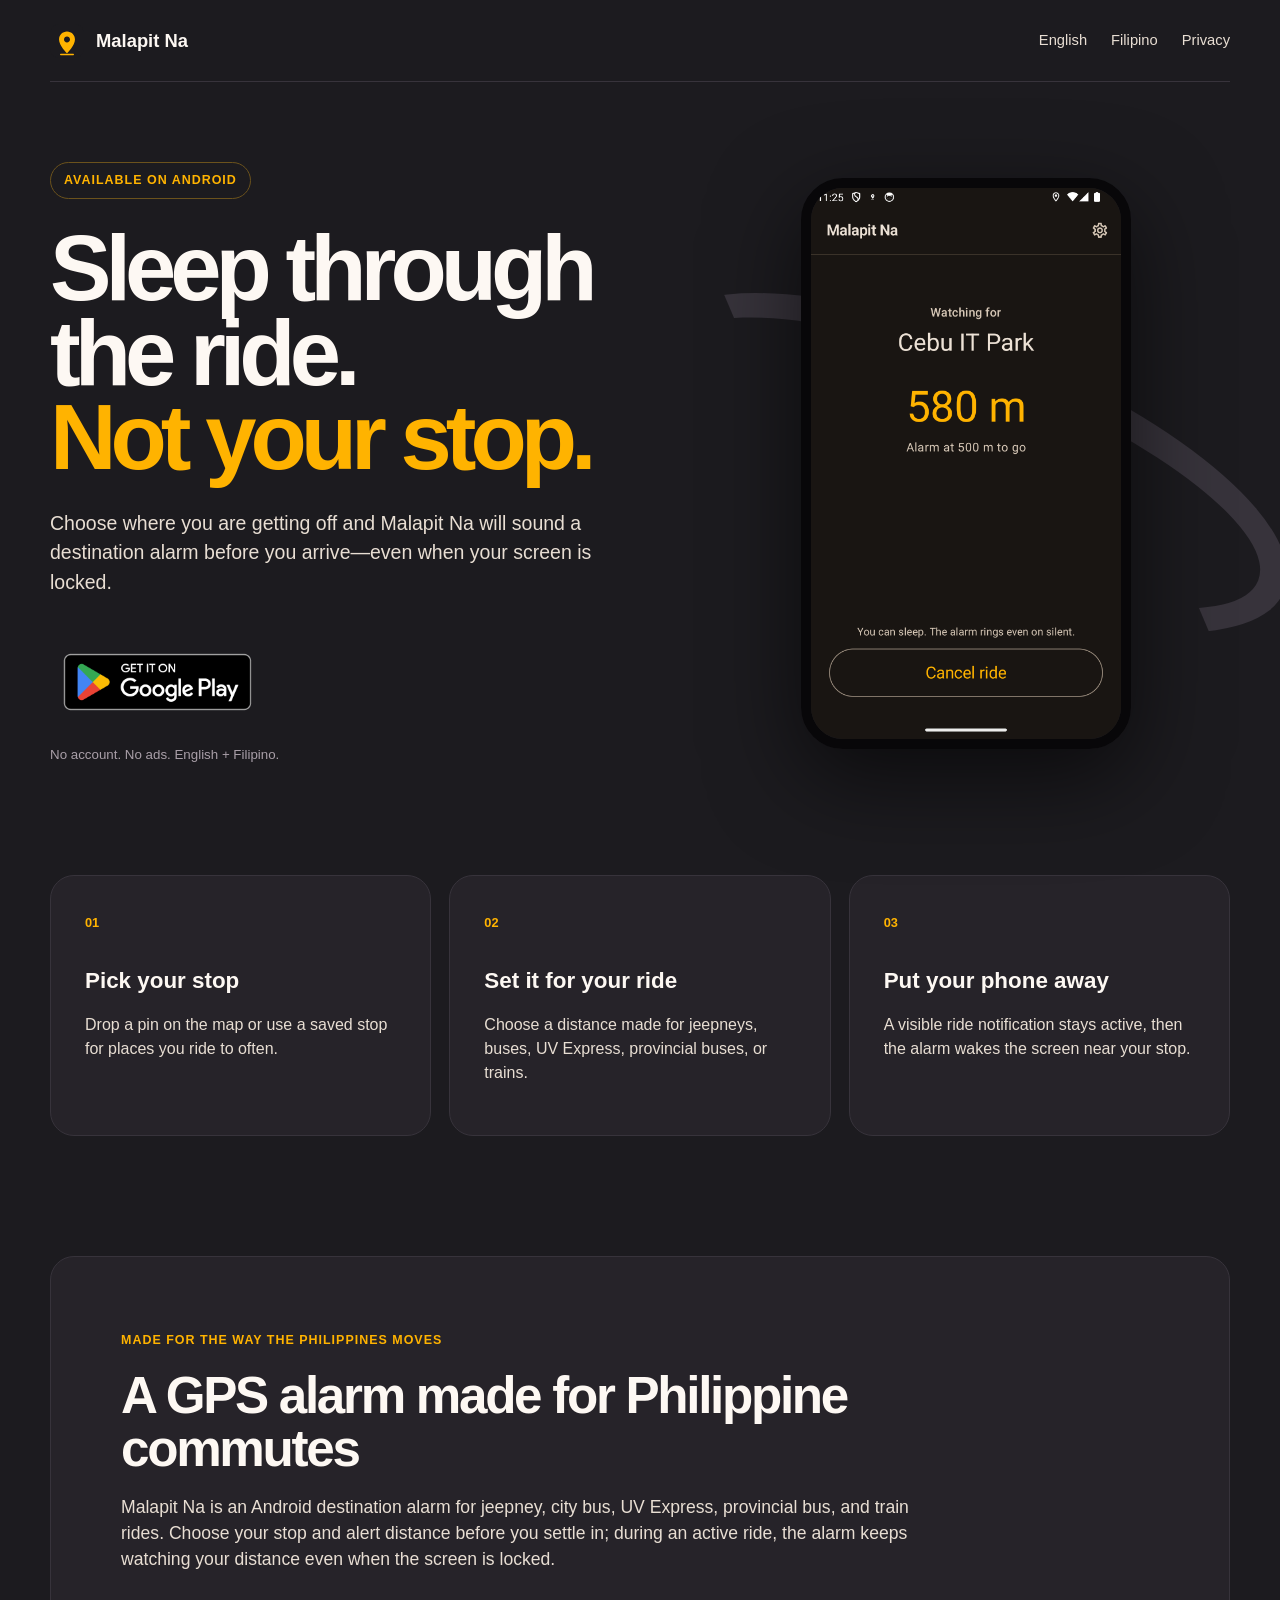
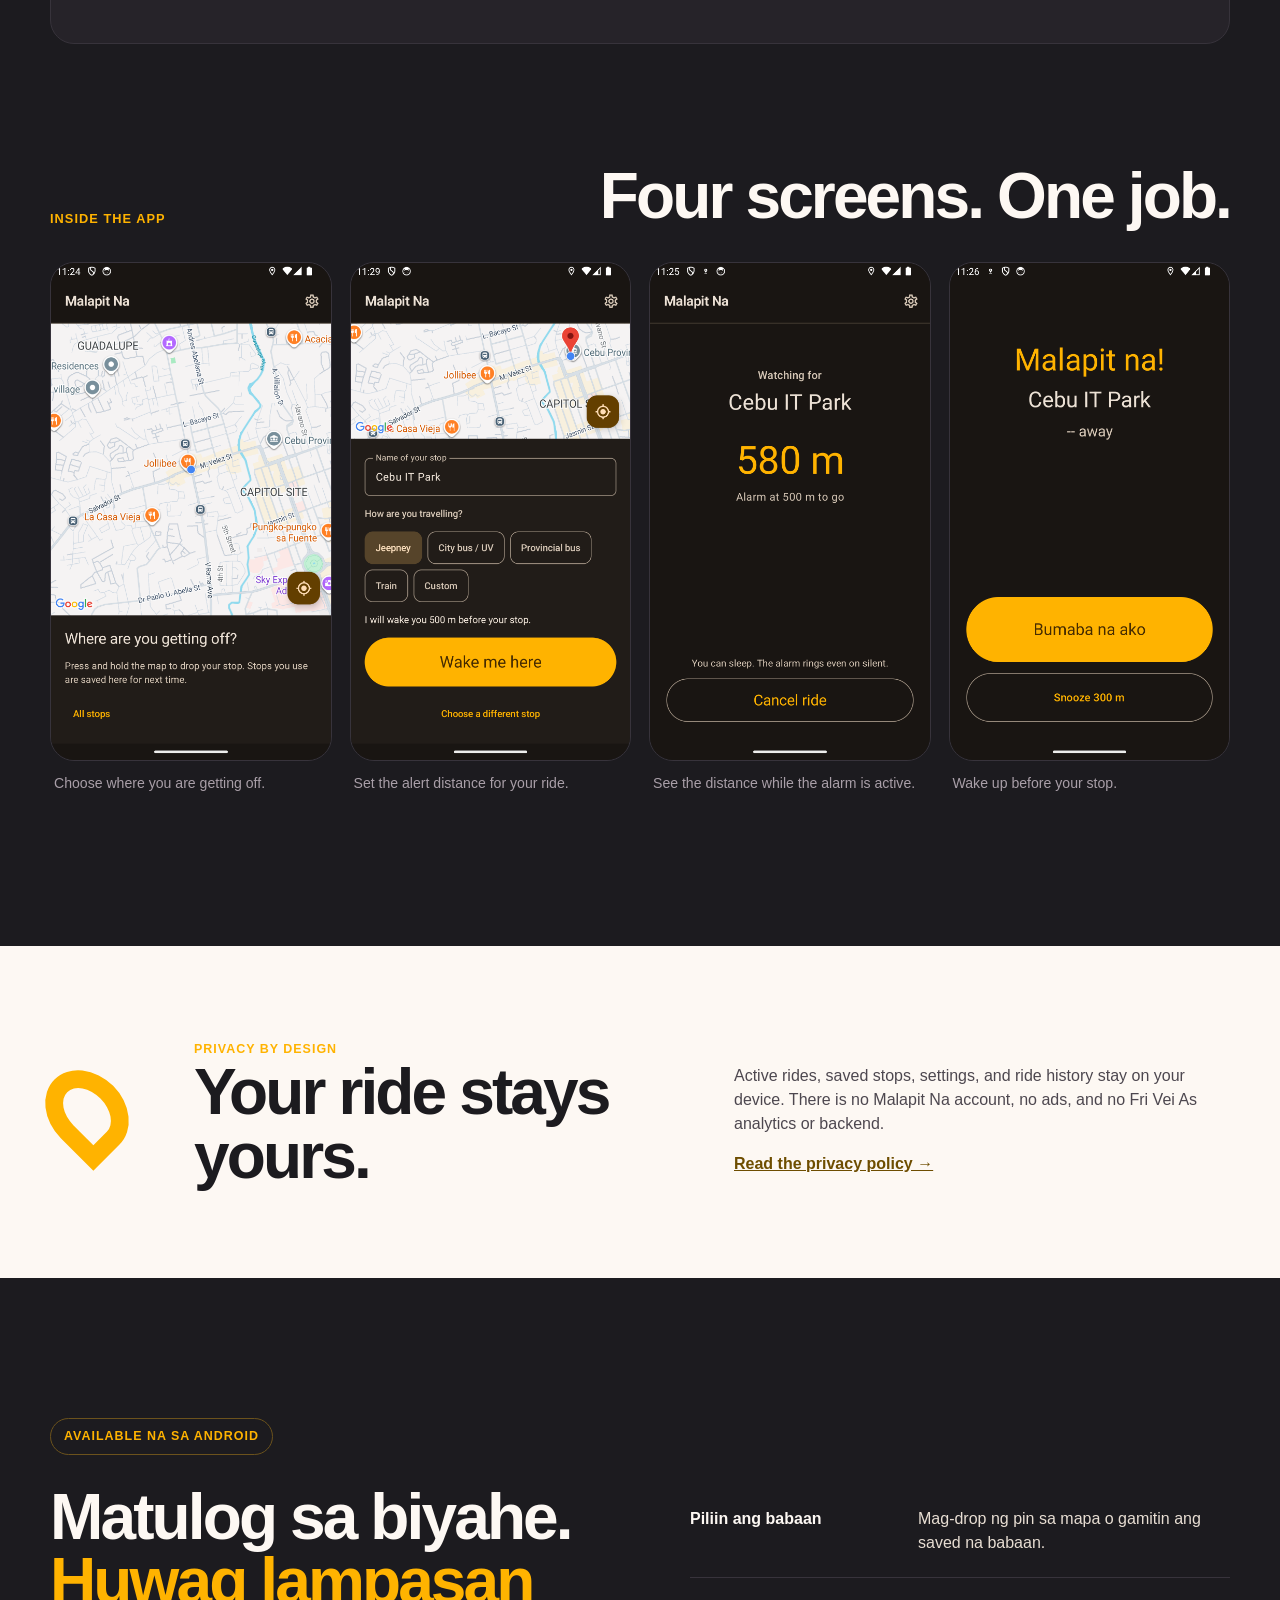
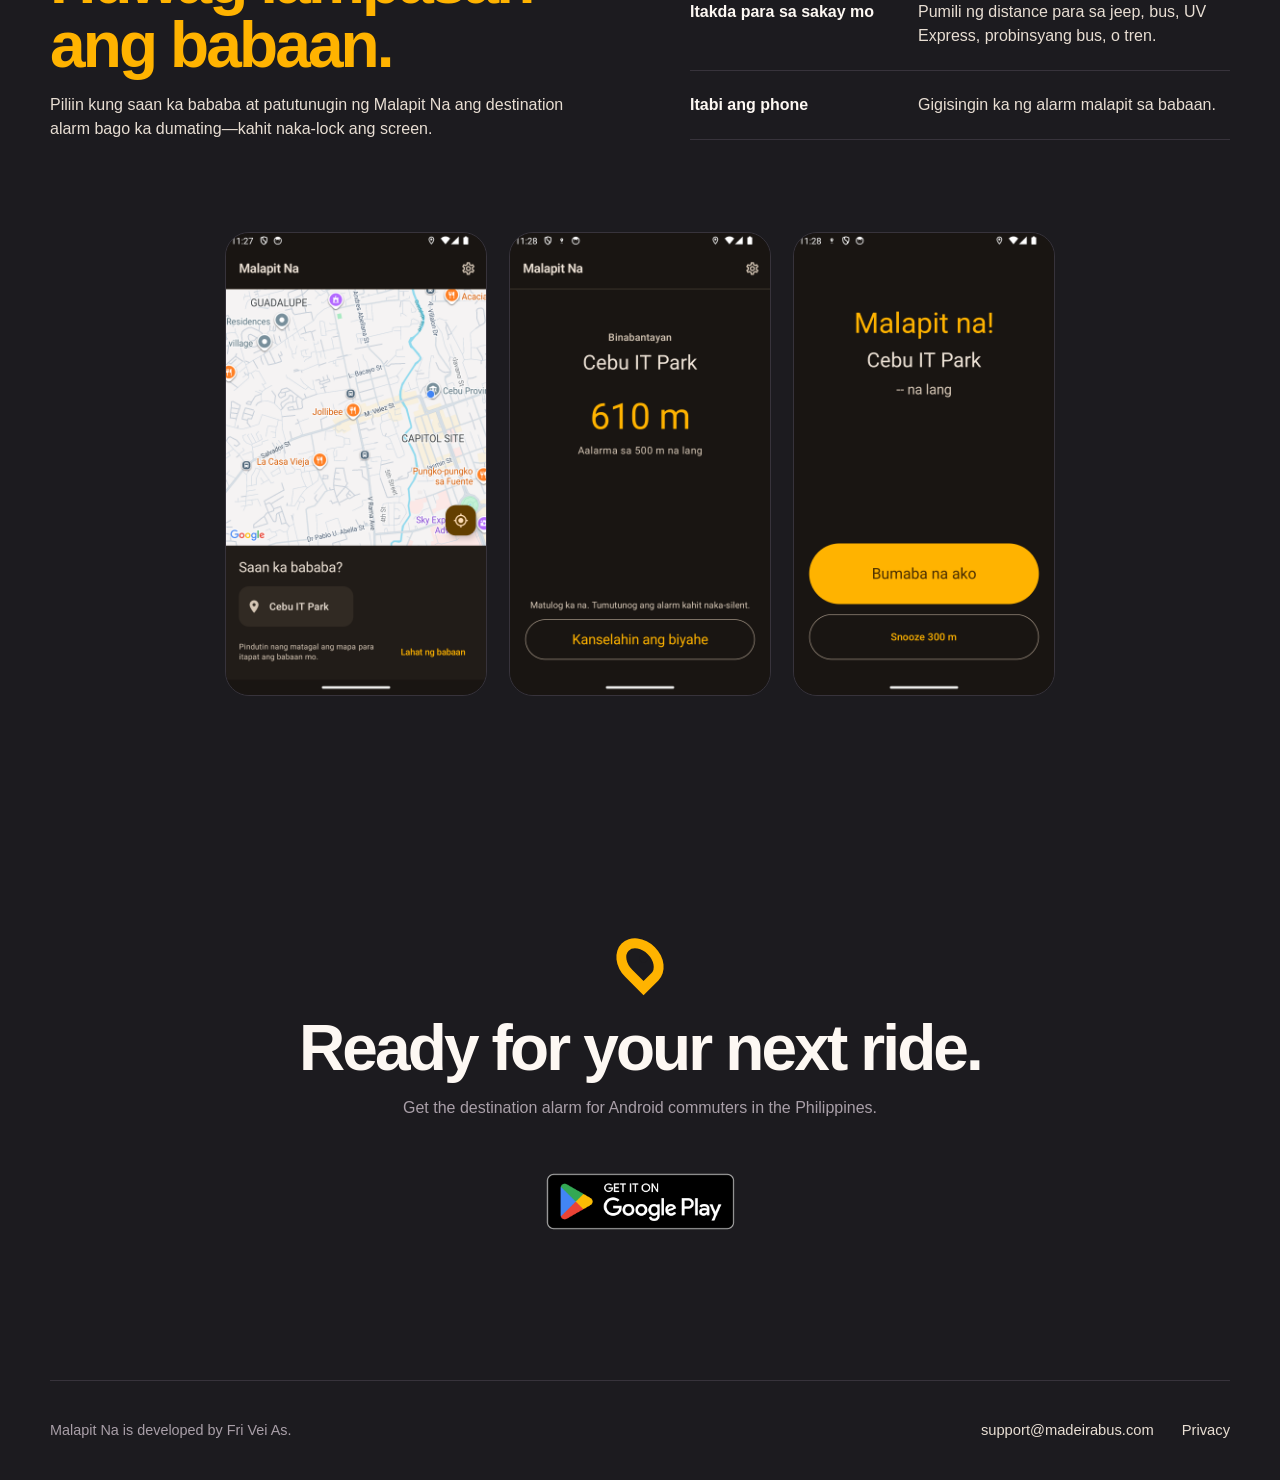
==== index.html @ ff13d967 "feat(site): link the live Android app The launch site now needs to turn interested commuters into in" ====
<!doctype html>
<html lang="en">
<head>
  <meta charset="utf-8">
  <meta name="viewport" content="width=device-width, initial-scale=1">
  <title>Malapit Na — GPS destination alarm for Android commuters</title>
  <meta name="description" content="Download Malapit Na, a GPS destination alarm for jeepney, bus, UV Express, and train commuters in the Philippines.">
  <meta name="theme-color" content="#1c1b1f">
  <meta property="og:title" content="Malapit Na">
  <meta property="og:description" content="A GPS destination alarm for Android commuters in the Philippines.">
  <meta property="og:type" content="website">
  <link rel="canonical" href="https://sd2-studio.github.io/app-malapit-na-site/">
  <link rel="icon" href="assets/play-icon.svg" type="image/svg+xml">
  <link rel="stylesheet" href="styles.css">
  <style>body{overflow-x:hidden}</style>
</head>
<body>
  <header class="nav wrap">
    <a class="brand" href="#top" aria-label="Malapit Na home">
      <img src="assets/play-icon.svg" alt="" width="34" height="34">
      <span>Malapit Na</span>
    </a>
    <nav aria-label="Language and policy">
      <a href="#english">English</a>
      <a href="fil/">Filipino</a>
      <a href="privacy/">Privacy</a>
    </nav>
  </header>

  <main id="top">
    <section class="hero wrap" id="english">
      <div class="hero-copy">
        <span class="pill">Available on Android</span>
        <h1>Sleep through the ride.<br><em>Not your stop.</em></h1>
        <p>Choose where you are getting off and Malapit Na will sound a destination alarm before you arrive—even when your screen is locked.</p>
        <a class="play-link" href="https://play.google.com/store/apps/details?id=com.arrivalalarm.app" aria-label="Get Malapit Na on Google Play">
          <img class="play-badge" src="assets/google-play-badge.png" alt="Get it on Google Play" width="646" height="250">
        </a>
        <small>No account. No ads. English + Filipino.</small>
      </div>
      <div class="phone-wrap" aria-label="Malapit Na app preview">
        <div class="route" aria-hidden="true"></div>
        <img class="phone" src="assets/screenshots/en-US/03-ride-active.png" alt="Malapit Na watching the distance to Cebu IT Park">
      </div>
    </section>

    <section class="benefits wrap" aria-label="How it works">
      <article><b>01</b><h2>Pick your stop</h2><p>Drop a pin on the map or use a saved stop for places you ride to often.</p></article>
      <article><b>02</b><h2>Set it for your ride</h2><p>Choose a distance made for jeepneys, buses, UV Express, provincial buses, or trains.</p></article>
      <article><b>03</b><h2>Put your phone away</h2><p>A visible ride notification stays active, then the alarm wakes the screen near your stop.</p></article>
    </section>

    <section class="use-cases wrap" aria-labelledby="commute-heading">
      <span class="eyebrow">Made for the way the Philippines moves</span>
      <h2 id="commute-heading">A GPS alarm made for Philippine commutes</h2>
      <p>Malapit Na is an Android destination alarm for jeepney, city bus, UV Express, provincial bus, and train rides. Choose your stop and alert distance before you settle in; during an active ride, the alarm keeps watching your distance even when the screen is locked.</p>
    </section>

    <section class="screens wrap">
      <div class="section-head"><span>Inside the app</span><h2>Four screens. One job.</h2></div>
      <div class="gallery">
        <figure><img src="assets/screenshots/en-US/01-pick-a-stop.png" alt="Choose a stop on the map"><figcaption>Choose where you are getting off.</figcaption></figure>
        <figure><img src="assets/screenshots/en-US/02-set-your-ride.png" alt="Choose a Philippine transport preset"><figcaption>Set the alert distance for your ride.</figcaption></figure>
        <figure><img src="assets/screenshots/en-US/03-ride-active.png" alt="Active destination alarm"><figcaption>See the distance while the alarm is active.</figcaption></figure>
        <figure><img src="assets/screenshots/en-US/04-alarm.png" alt="Destination alarm screen"><figcaption>Wake up before your stop.</figcaption></figure>
      </div>
    </section>

    <section class="privacy-band">
      <div class="wrap privacy-grid">
        <span class="pin" aria-hidden="true"></span>
        <div><span class="eyebrow">Privacy by design</span><h2>Your ride stays yours.</h2></div>
        <div><p>Active rides, saved stops, settings, and ride history stay on your device. There is no Malapit Na account, no ads, and no Fri Vei As analytics or backend.</p><a href="privacy/">Read the privacy policy →</a></div>
      </div>
    </section>

    <section class="filipino wrap" id="filipino" lang="fil">
      <span class="pill">Available na sa Android</span>
      <div class="fil-grid">
        <div><h2>Matulog sa biyahe.<br><em>Huwag lampasan ang babaan.</em></h2><p>Piliin kung saan ka bababa at patutunugin ng Malapit Na ang destination alarm bago ka dumating—kahit naka-lock ang screen.</p></div>
        <ol>
          <li><strong>Piliin ang babaan</strong><span>Mag-drop ng pin sa mapa o gamitin ang saved na babaan.</span></li>
          <li><strong>Itakda para sa sakay mo</strong><span>Pumili ng distance para sa jeep, bus, UV Express, probinsyang bus, o tren.</span></li>
          <li><strong>Itabi ang phone</strong><span>Gigisingin ka ng alarm malapit sa babaan.</span></li>
        </ol>
      </div>
      <div class="mini-gallery">
        <img src="assets/screenshots/fil-PH/01-piliin-ang-babaan.png" alt="Piliin ang babaan sa mapa">
        <img src="assets/screenshots/fil-PH/03-aktibong-biyahe.png" alt="Aktibong destination alarm">
        <img src="assets/screenshots/fil-PH/04-alarm.png" alt="Alarm sa babaan">
      </div>
    </section>

    <section class="last-call wrap">
      <span class="pin small" aria-hidden="true"></span>
      <h2>Ready for your next ride.</h2>
      <p>Get the destination alarm for Android commuters in the Philippines.</p>
      <a class="play-link" href="https://play.google.com/store/apps/details?id=com.arrivalalarm.app" aria-label="Get Malapit Na on Google Play">
        <img class="play-badge" src="assets/google-play-badge.png" alt="Get it on Google Play" width="646" height="250">
      </a>
    </section>
  </main>

  <footer class="wrap"><span>Malapit Na is developed by Fri Vei As.</span><a href="mailto:support@madeirabus.com">support@madeirabus.com</a><a href="privacy/">Privacy</a></footer>
</body>
</html>
---- styles.css ----
:root{--ink:#1c1b1f;--paper:#fdf8f3;--cream:#e8ded3;--muted:#a99fa8;--amber:#ffb300;--line:#37333b;--card:#262329}*{box-sizing:border-box}html{scroll-behavior:smooth}body{margin:0;background:var(--ink);color:var(--paper);font-family:Inter,ui-sans-serif,-apple-system,BlinkMacSystemFont,"Segoe UI",sans-serif;line-height:1.5}.wrap{width:min(1180px,calc(100% - 40px));margin-inline:auto}.nav{height:82px;display:flex;align-items:center;justify-content:space-between;border-bottom:1px solid var(--line)}.brand{display:flex;gap:12px;align-items:center;color:var(--paper);font-weight:800;font-size:1.15rem;text-decoration:none}.brand img{border-radius:9px}.nav nav{display:flex;gap:24px}.nav nav a,footer a{color:var(--cream);text-decoration:none;font-size:.92rem}.nav a:hover,footer a:hover{color:var(--amber)}.hero{min-height:760px;display:grid;grid-template-columns:1.05fr .95fr;align-items:center;gap:70px;padding-block:80px}.pill,.eyebrow{display:inline-flex;color:var(--amber);font-weight:800;letter-spacing:.08em;text-transform:uppercase;font-size:.78rem}.pill{border:1px solid #6b521c;border-radius:99px;padding:8px 13px}.hero h1{font-size:clamp(3.6rem,7.2vw,7rem);line-height:.92;letter-spacing:-.065em;margin:28px 0}.hero h1 em,.filipino em{font-style:normal;color:var(--amber)}.hero-copy>p{max-width:610px;color:var(--cream);font-size:1.22rem}.play-link{display:inline-block;margin-top:24px;border-radius:8px;line-height:0}.play-link:focus-visible{outline:3px solid var(--amber);outline-offset:5px}.play-badge{display:block;width:215px;height:auto}.hero small{display:block;color:var(--muted);margin-top:14px}.phone-wrap{position:relative;display:grid;place-items:center}.phone{position:relative;width:min(330px,72vw);border-radius:42px;border:10px solid #080709;box-shadow:0 28px 90px #0009;z-index:2}.route{position:absolute;width:130%;height:240px;border:28px solid var(--line);border-left-color:transparent;border-bottom-color:transparent;border-radius:50%;transform:rotate(22deg)}.benefits{display:grid;grid-template-columns:repeat(3,1fr);gap:18px;padding-block:30px 120px}.benefits article{background:var(--card);padding:34px;border:1px solid var(--line);border-radius:24px}.benefits b{color:var(--amber);font-size:.8rem}.benefits h2{font-size:1.4rem;margin:30px 0 8px}.benefits p,.privacy-grid p,.filipino p,.filipino li span,.use-cases p{color:var(--cream)}.use-cases{background:var(--card);border:1px solid var(--line);border-radius:24px;padding:clamp(34px,6vw,70px);margin-bottom:120px}.use-cases h2{font-size:clamp(2rem,4vw,3.8rem);line-height:1.04;letter-spacing:-.045em;max-width:820px;margin:18px 0}.use-cases p{max-width:820px;font-size:1.1rem;margin:0}.section-head{display:flex;justify-content:space-between;align-items:end;margin-bottom:34px}.section-head span{color:var(--amber);text-transform:uppercase;font-weight:800;font-size:.8rem;letter-spacing:.08em}.section-head h2,.privacy-grid h2,.filipino h2,.last-call h2{font-size:clamp(2.2rem,5vw,4.3rem);line-height:1;letter-spacing:-.045em;margin:0}.gallery{display:grid;grid-template-columns:repeat(4,1fr);gap:18px}.gallery figure{margin:0}.gallery img,.mini-gallery img{width:100%;display:block;border-radius:24px;border:1px solid var(--line)}.gallery figcaption{color:var(--muted);font-size:.88rem;padding:12px 4px}.privacy-band{margin-top:140px;background:var(--paper);color:var(--ink);padding:90px 0}.privacy-grid{display:grid;grid-template-columns:100px 1fr 1fr;align-items:center;gap:44px}.privacy-grid p{color:#4d474f}.privacy-grid a{color:#6e4d00;font-weight:800}.pin{display:block;width:74px;height:92px;border:18px solid var(--amber);border-radius:50% 50% 50% 0;transform:rotate(-45deg);position:relative}.pin:after{content:"";position:absolute;width:16px;height:16px;background:var(--paper);border-radius:50%;top:20px;left:20px}.filipino{padding-block:140px}.fil-grid{display:grid;grid-template-columns:1fr 1fr;gap:100px;margin-top:30px}.filipino h2{font-size:clamp(2.5rem,5vw,5rem)}.filipino ol{list-style:none;padding:0;margin:0}.filipino li{display:grid;grid-template-columns:1fr 1.5fr;gap:20px;padding:22px 0;border-bottom:1px solid var(--line)}.mini-gallery{display:grid;grid-template-columns:repeat(3,1fr);gap:22px;width:min(830px,100%);margin:75px auto 0}.last-call{text-align:center;padding:100px 0 130px}.last-call .small{width:42px;height:52px;border-width:10px;margin:0 auto 28px}.last-call .small:after{width:8px;height:8px;top:12px;left:12px;background:var(--ink)}.last-call p{color:var(--muted)}footer{min-height:100px;border-top:1px solid var(--line);display:flex;align-items:center;gap:28px;color:var(--muted);font-size:.9rem}footer span{margin-right:auto}@media(max-width:850px){.nav nav a:nth-child(1),.nav nav a:nth-child(2){display:none}.hero{grid-template-columns:1fr;text-align:center}.hero-copy>p{margin-inline:auto}.phone-wrap{margin-top:30px}.route{width:84%}.benefits,.gallery{grid-template-columns:1fr 1fr}.privacy-grid{grid-template-columns:70px 1fr}.privacy-grid>div:last-child{grid-column:2}.fil-grid{grid-template-columns:1fr;gap:30px}}@media(max-width:560px){.wrap{width:min(100% - 26px,1180px)}.hero{padding-top:60px}.hero h1{font-size:3.35rem}.benefits,.gallery{grid-template-columns:1fr}.section-head{display:block}.section-head h2{margin-top:10px}.privacy-grid{display:block}.privacy-grid .pin{margin-bottom:30px}.filipino li{grid-template-columns:1fr}.mini-gallery{grid-template-columns:1fr 1fr}.mini-gallery img:last-child{display:none}.play-badge{width:190px}footer{flex-wrap:wrap;padding-block:28px}footer span{width:100%}}
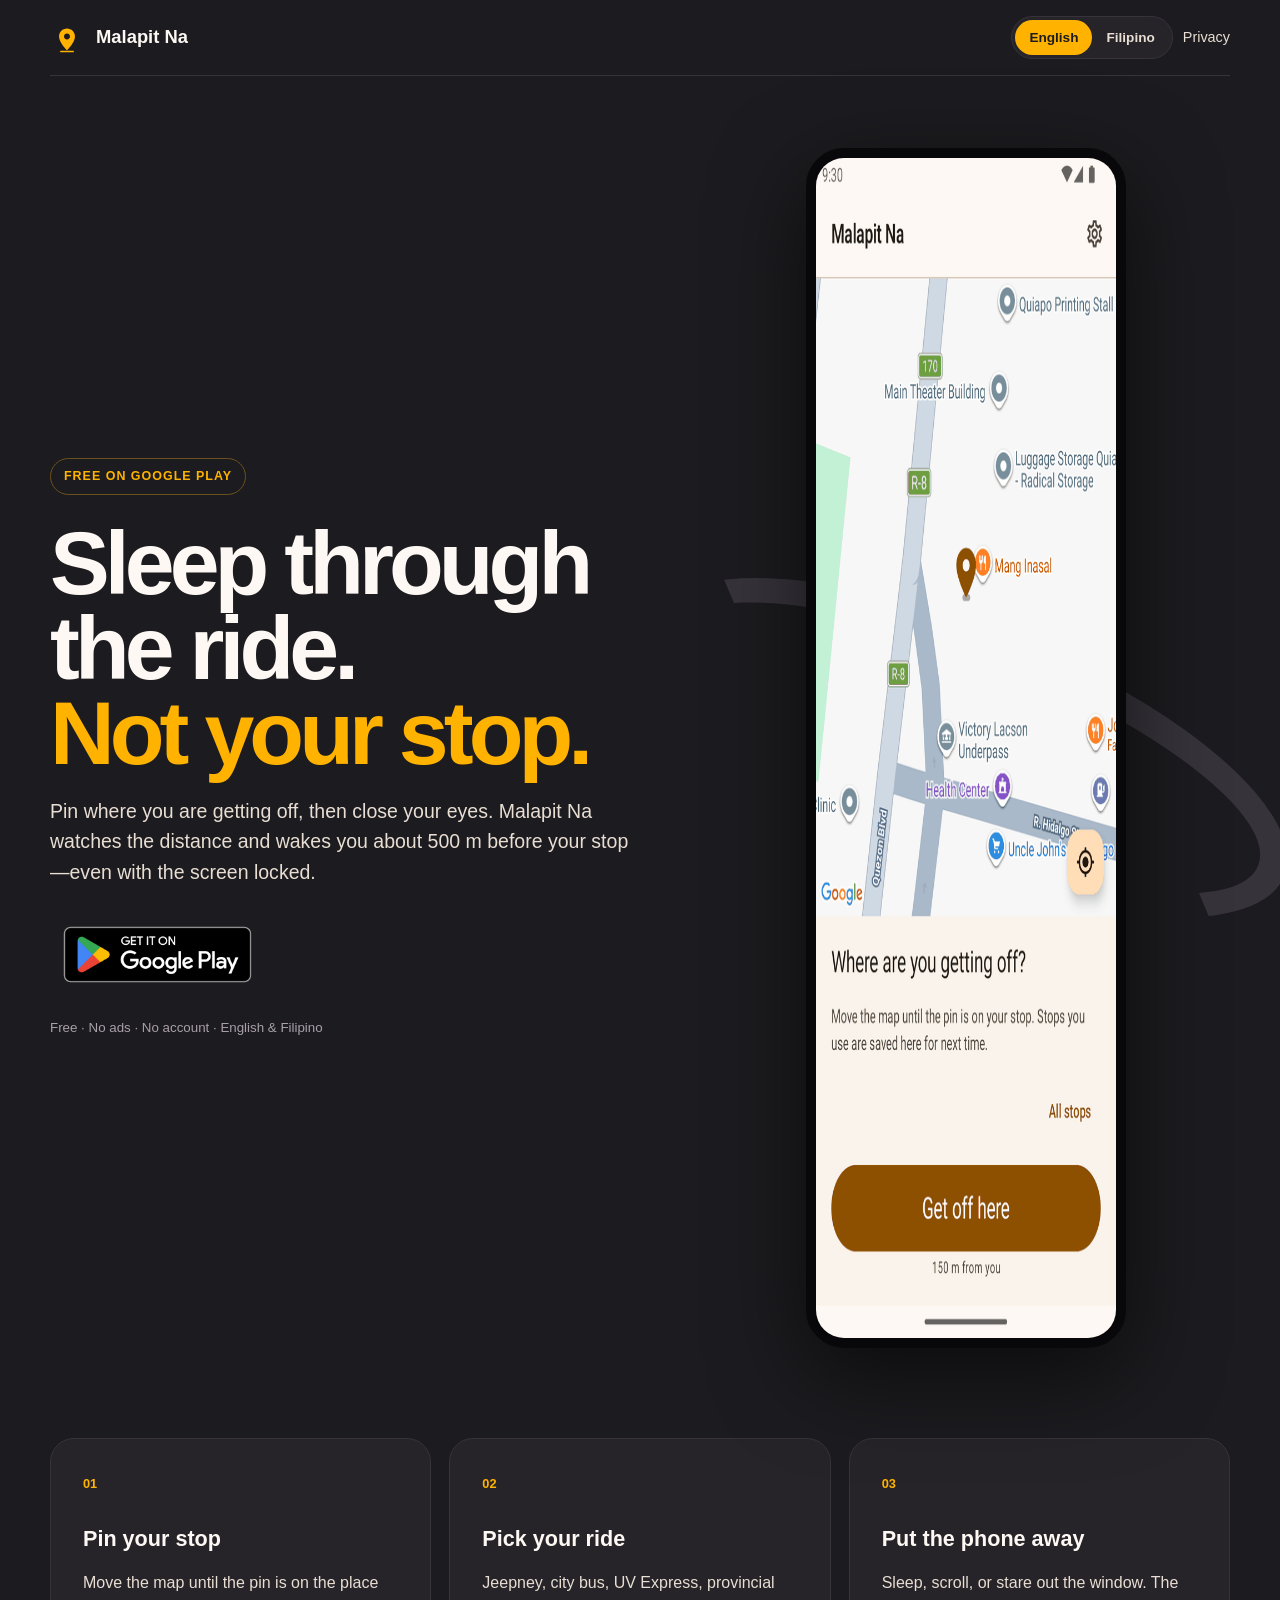
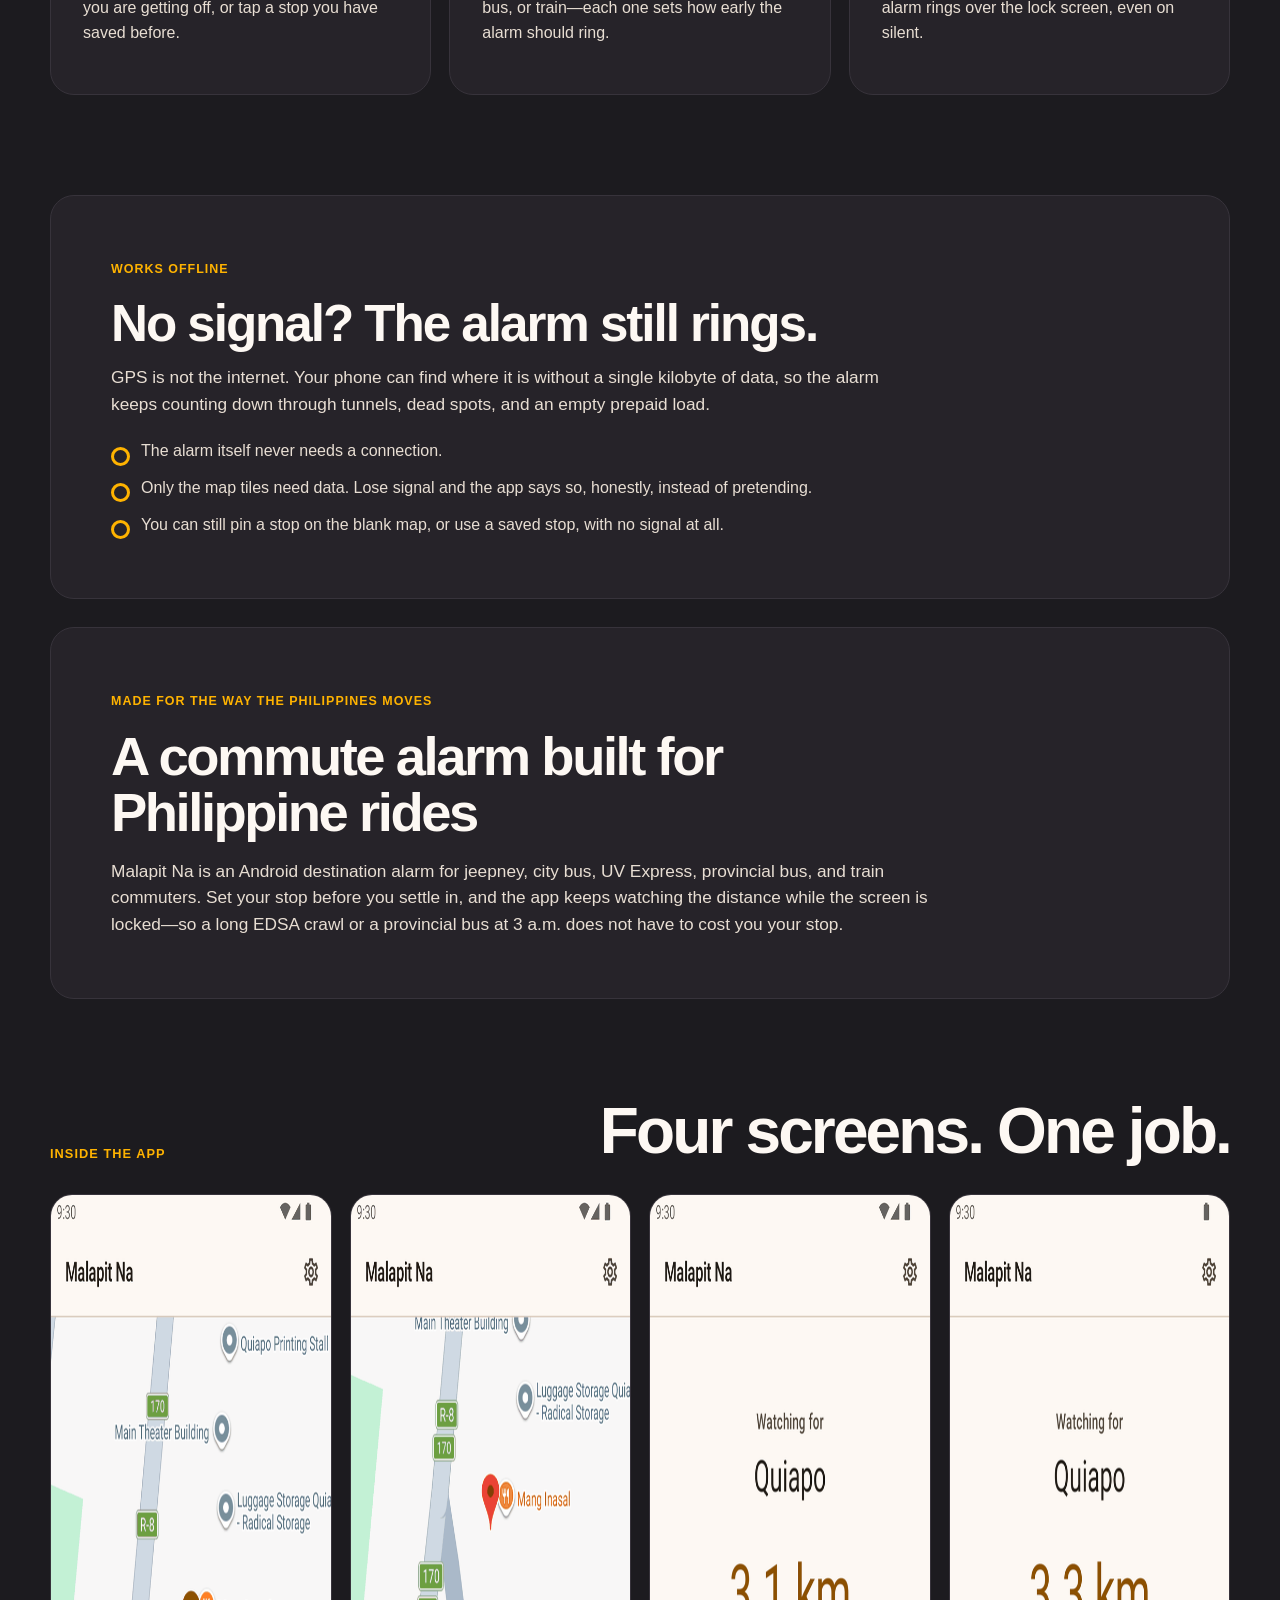
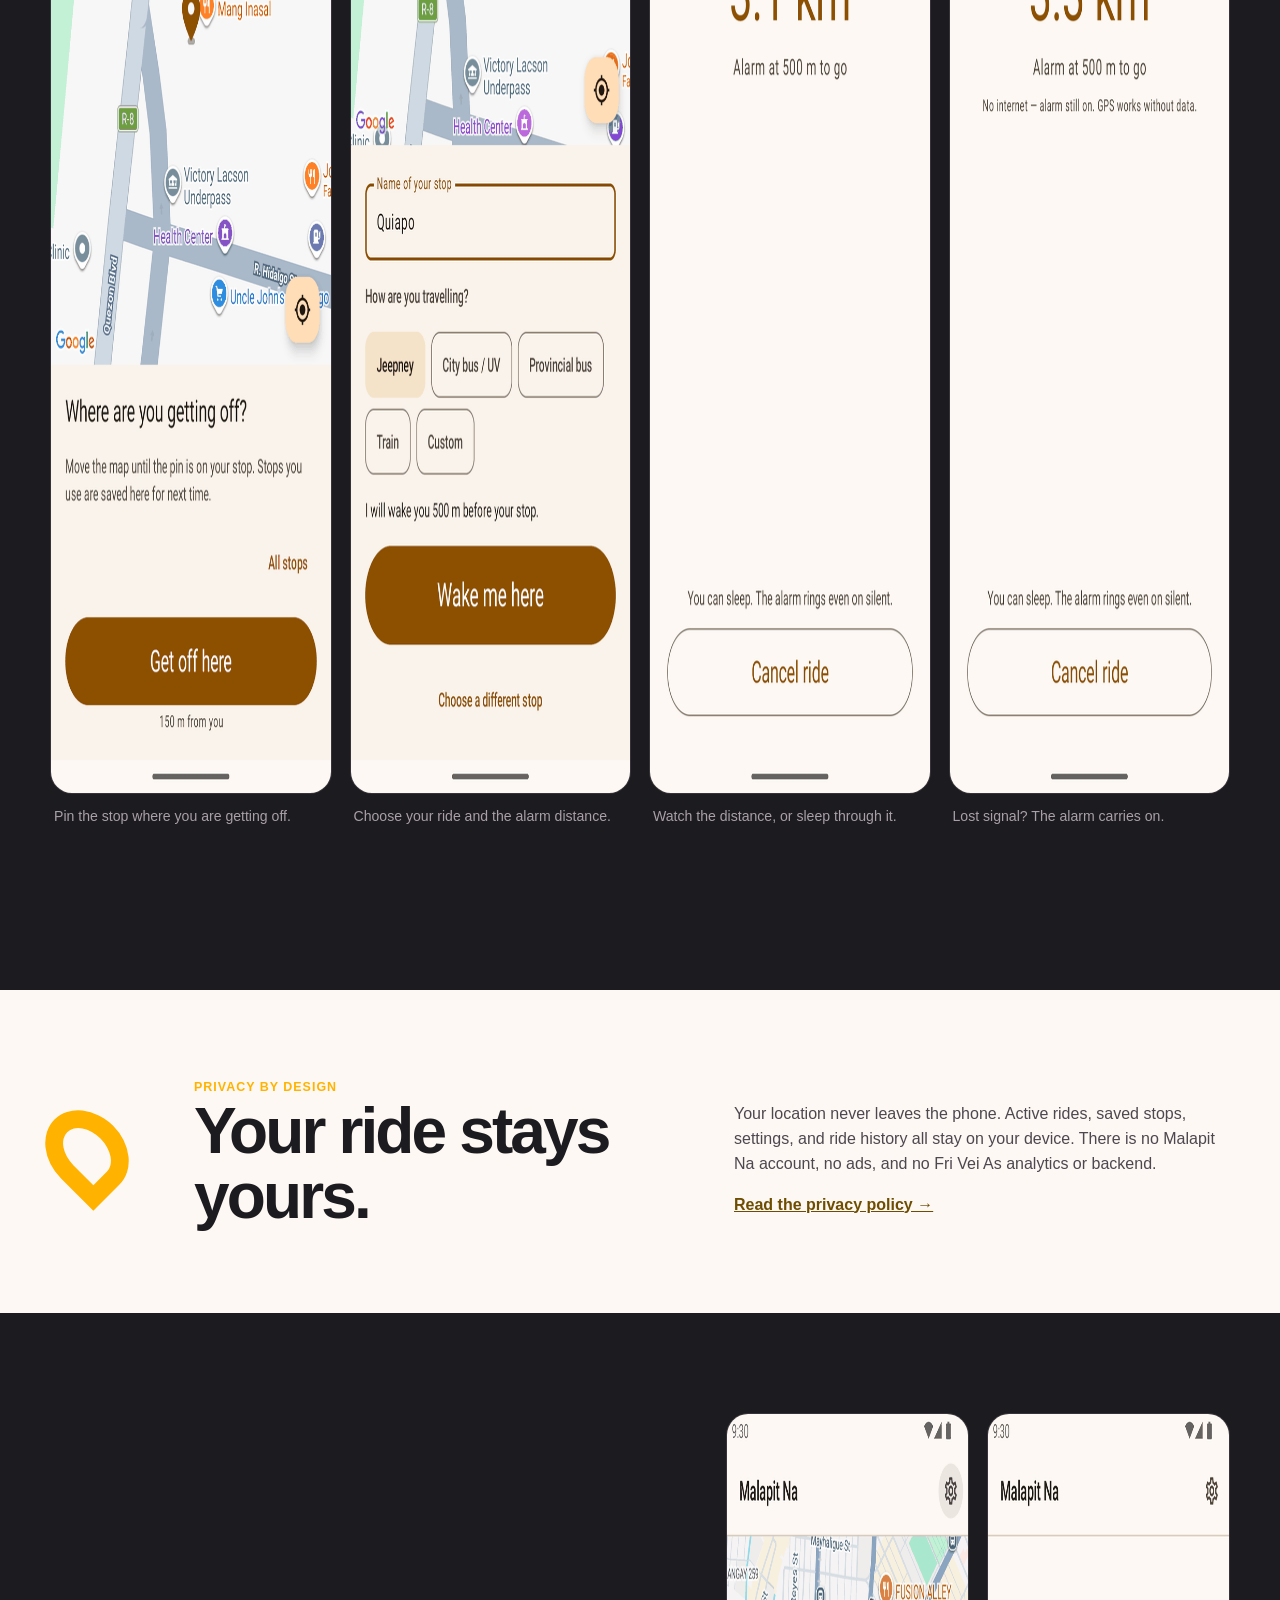
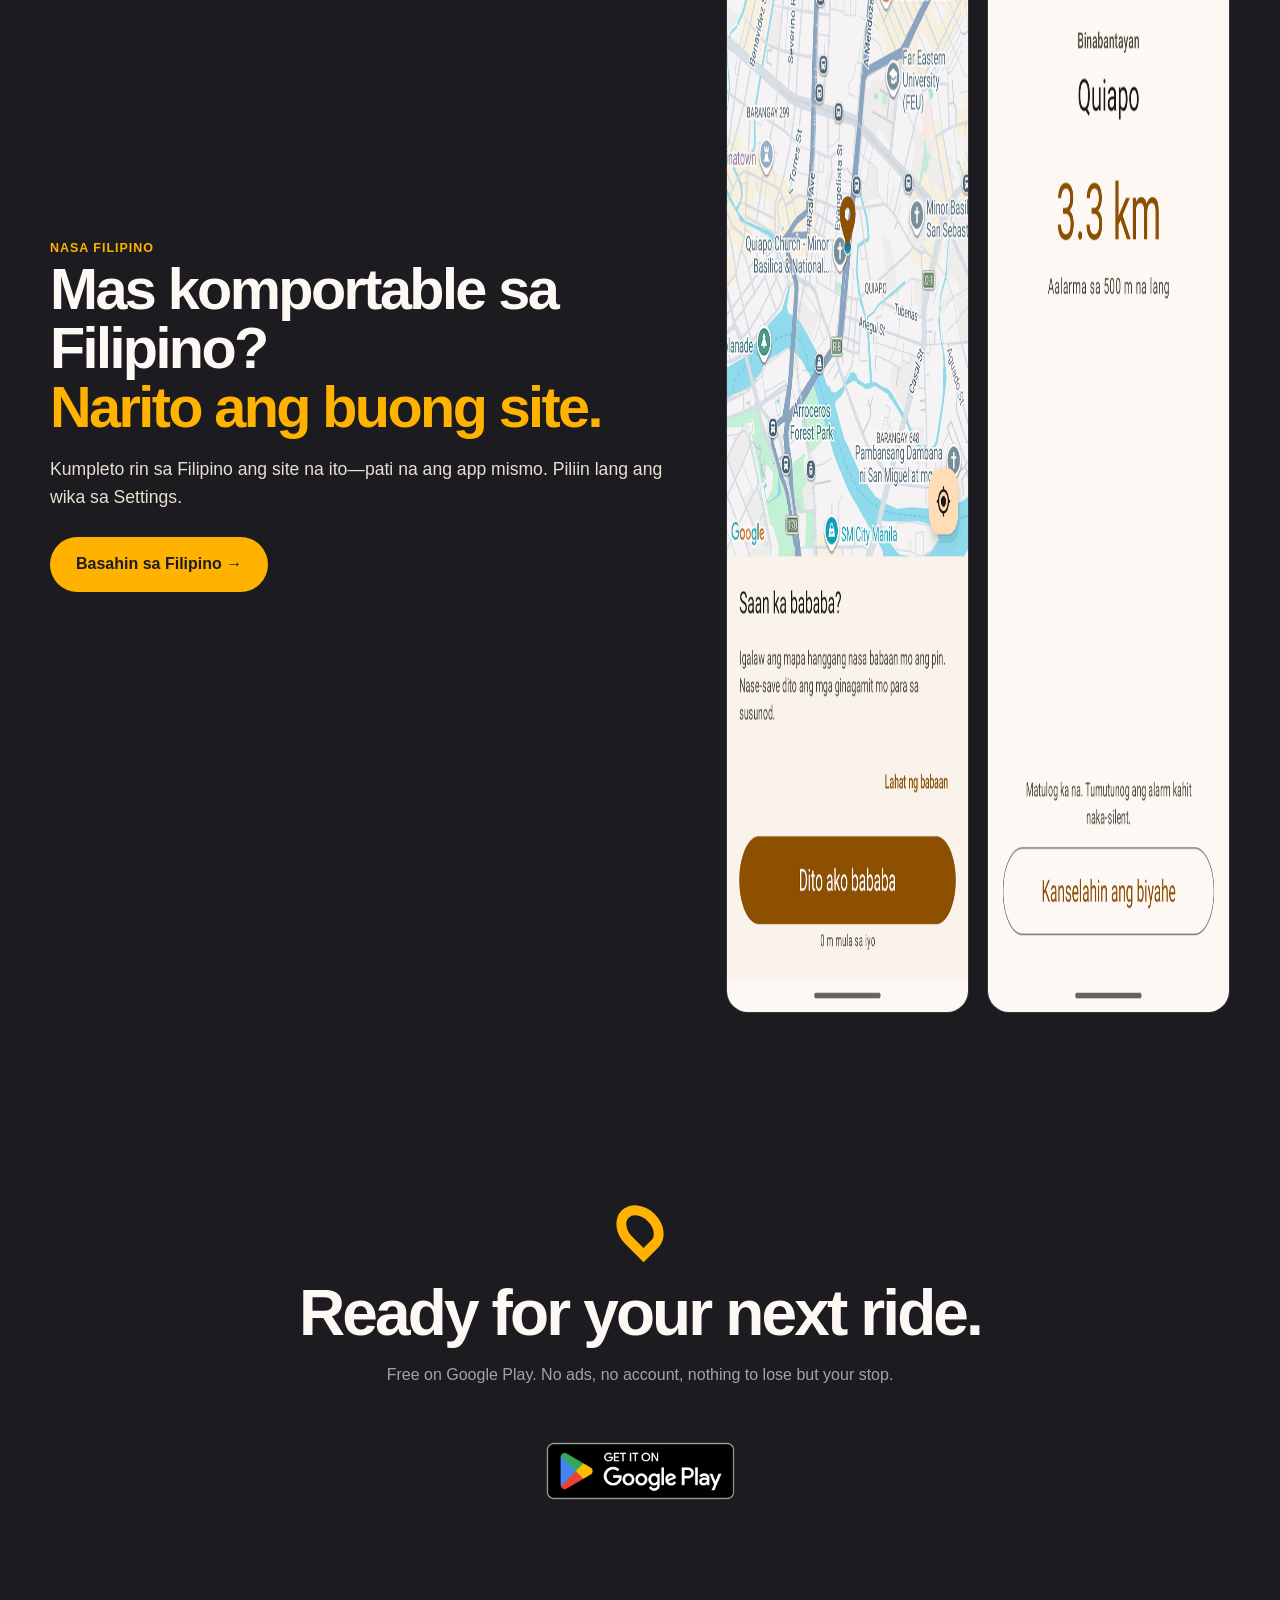
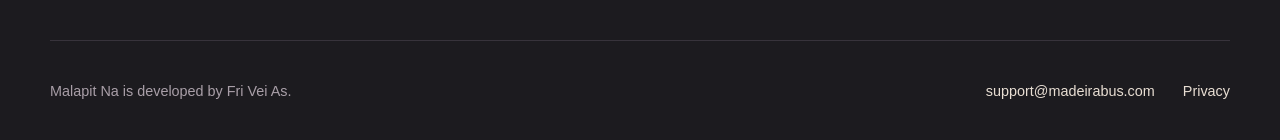
==== commit bf8f3949: "feat(site): give both languages the offline promise and matching sections The site sold the alarm bu" ====
--- a/index.html
+++ b/index.html
@@ -3,16 +3,69 @@
 <head>
   <meta charset="utf-8">
   <meta name="viewport" content="width=device-width, initial-scale=1">
-  <title>Malapit Na — GPS destination alarm for Android commuters</title>
-  <meta name="description" content="Download Malapit Na, a GPS destination alarm for jeepney, bus, UV Express, and train commuters in the Philippines.">
+  <title>Malapit Na — GPS commute alarm that wakes you at your stop</title>
+  <meta name="description" content="Free GPS destination alarm for Philippine commuters. Pin your stop, sleep on the jeepney or bus, and Malapit Na wakes you about 500 m before you arrive. Works offline, no ads, no account.">
+  <meta name="keywords" content="commute alarm, destination alarm, jeepney alarm, GPS alarm Philippines, wake me at my stop, arrival alarm, gising sa babaan">
   <meta name="theme-color" content="#1c1b1f">
-  <meta property="og:title" content="Malapit Na">
-  <meta property="og:description" content="A GPS destination alarm for Android commuters in the Philippines.">
+
+  <link rel="canonical" href="https://sd2-studio.github.io/app-malapit-na-site/">
+  <link rel="alternate" hreflang="en" href="https://sd2-studio.github.io/app-malapit-na-site/">
+  <link rel="alternate" hreflang="fil" href="https://sd2-studio.github.io/app-malapit-na-site/fil/">
+  <link rel="alternate" hreflang="x-default" href="https://sd2-studio.github.io/app-malapit-na-site/">
+
   <meta property="og:type" content="website">
-  <link rel="canonical" href="https://sd2-studio.github.io/app-malapit-na-site/">
+  <meta property="og:site_name" content="Malapit Na">
+  <meta property="og:locale" content="en_PH">
+  <meta property="og:locale:alternate" content="fil_PH">
+  <meta property="og:url" content="https://sd2-studio.github.io/app-malapit-na-site/">
+  <meta property="og:title" content="Malapit Na — GPS commute alarm that wakes you at your stop">
+  <meta property="og:description" content="Pin your stop, sleep on the jeepney, and wake up about 500 m before you arrive. Works offline. Free, no ads, no account.">
+  <meta property="og:image" content="https://sd2-studio.github.io/app-malapit-na-site/assets/og-malapit-na.png">
+  <meta property="og:image:width" content="1024">
+  <meta property="og:image:height" content="500">
+  <meta property="og:image:alt" content="Malapit Na — destination alarm for Philippine commuters">
+
+  <meta name="twitter:card" content="summary_large_image">
+  <meta name="twitter:title" content="Malapit Na — GPS commute alarm that wakes you at your stop">
+  <meta name="twitter:description" content="Pin your stop, sleep on the jeepney, and wake up about 500 m before you arrive. Works offline. Free, no ads, no account.">
+  <meta name="twitter:image" content="https://sd2-studio.github.io/app-malapit-na-site/assets/og-malapit-na.png">
+
   <link rel="icon" href="assets/play-icon.svg" type="image/svg+xml">
   <link rel="stylesheet" href="styles.css">
-  <style>body{overflow-x:hidden}</style>
+
+  <script type="application/ld+json">
+  {
+    "@context": "https://schema.org",
+    "@type": "MobileApplication",
+    "name": "Malapit Na",
+    "alternateName": "Malapit Na: GPS Commute Alarm",
+    "description": "A GPS destination alarm for Philippine commuters. Pin the stop where you are getting off and the app wakes you about 500 m before you arrive, even with the screen locked. The alarm works without a data connection.",
+    "url": "https://sd2-studio.github.io/app-malapit-na-site/",
+    "installUrl": "https://play.google.com/store/apps/details?id=com.arrivalalarm.app",
+    "downloadUrl": "https://play.google.com/store/apps/details?id=com.arrivalalarm.app",
+    "applicationCategory": "TravelApplication",
+    "operatingSystem": "Android",
+    "inLanguage": ["en", "fil"],
+    "isAccessibleForFree": true,
+    "offers": {
+      "@type": "Offer",
+      "price": "0",
+      "priceCurrency": "PHP"
+    },
+    "author": {
+      "@type": "Organization",
+      "name": "Fri Vei As"
+    },
+    "privacyPolicy": "https://sd2-studio.github.io/app-malapit-na-site/privacy/",
+    "featureList": [
+      "GPS destination alarm that rings before your stop",
+      "Distance presets for jeepney, city bus, UV Express, provincial bus, and train",
+      "Saved stops for routes you ride often",
+      "Alarm keeps working without an internet connection",
+      "English and Filipino"
+    ]
+  }
+  </script>
 </head>
 <body>
   <header class="nav wrap">
@@ -20,87 +73,133 @@
       <img src="assets/play-icon.svg" alt="" width="34" height="34">
       <span>Malapit Na</span>
     </a>
-    <nav aria-label="Language and policy">
-      <a href="#english">English</a>
-      <a href="fil/">Filipino</a>
-      <a href="privacy/">Privacy</a>
-    </nav>
+    <div class="nav-links">
+      <nav class="lang-switch" aria-label="Language">
+        <a href="./" hreflang="en" aria-current="true">English</a>
+        <a href="fil/" hreflang="fil" lang="fil">Filipino</a>
+      </nav>
+      <a class="plain" href="privacy/">Privacy</a>
+    </div>
   </header>
 
   <main id="top">
-    <section class="hero wrap" id="english">
+    <section class="hero wrap">
       <div class="hero-copy">
-        <span class="pill">Available on Android</span>
+        <span class="pill">Free on Google Play</span>
         <h1>Sleep through the ride.<br><em>Not your stop.</em></h1>
-        <p>Choose where you are getting off and Malapit Na will sound a destination alarm before you arrive—even when your screen is locked.</p>
-        <a class="play-link" href="https://play.google.com/store/apps/details?id=com.arrivalalarm.app" aria-label="Get Malapit Na on Google Play">
+        <p>Pin where you are getting off, then close your eyes. Malapit Na watches the distance and wakes you about 500 m before your stop—even with the screen locked.</p>
+        <a class="play-link" href="https://play.google.com/store/apps/details?id=com.arrivalalarm.app" aria-label="Download Malapit Na on Google Play">
           <img class="play-badge" src="assets/google-play-badge.png" alt="Get it on Google Play" width="646" height="250">
         </a>
-        <small>No account. No ads. English + Filipino.</small>
-      </div>
-      <div class="phone-wrap" aria-label="Malapit Na app preview">
+        <small>Free · No ads · No account · English &amp; Filipino</small>
+      </div>
+      <div class="phone-wrap">
         <div class="route" aria-hidden="true"></div>
-        <img class="phone" src="assets/screenshots/en-US/03-ride-active.png" alt="Malapit Na watching the distance to Cebu IT Park">
-      </div>
-    </section>
-
-    <section class="benefits wrap" aria-label="How it works">
-      <article><b>01</b><h2>Pick your stop</h2><p>Drop a pin on the map or use a saved stop for places you ride to often.</p></article>
-      <article><b>02</b><h2>Set it for your ride</h2><p>Choose a distance made for jeepneys, buses, UV Express, provincial buses, or trains.</p></article>
-      <article><b>03</b><h2>Put your phone away</h2><p>A visible ride notification stays active, then the alarm wakes the screen near your stop.</p></article>
-    </section>
-
-    <section class="use-cases wrap" aria-labelledby="commute-heading">
+        <img class="phone" src="assets/screenshots/en-US/01-pick-your-stop-quiapo-manila.png" width="540" height="1200" alt="Malapit Na map screen over Quiapo, Manila, with a centre pin on the stop and a Get off here button">
+      </div>
+    </section>
+
+    <section class="benefits wrap" aria-label="How Malapit Na works">
+      <article>
+        <b>01</b>
+        <h2>Pin your stop</h2>
+        <p>Move the map until the pin is on the place you are getting off, or tap a stop you have saved before.</p>
+      </article>
+      <article>
+        <b>02</b>
+        <h2>Pick your ride</h2>
+        <p>Jeepney, city bus, UV Express, provincial bus, or train—each one sets how early the alarm should ring.</p>
+      </article>
+      <article>
+        <b>03</b>
+        <h2>Put the phone away</h2>
+        <p>Sleep, scroll, or stare out the window. The alarm rings over the lock screen, even on silent.</p>
+      </article>
+    </section>
+
+    <section class="wrap promise" aria-labelledby="offline-heading">
+      <span class="eyebrow">Works offline</span>
+      <h2 id="offline-heading">No signal? The alarm still rings.</h2>
+      <p>GPS is not the internet. Your phone can find where it is without a single kilobyte of data, so the alarm keeps counting down through tunnels, dead spots, and an empty prepaid load.</p>
+      <ul>
+        <li>The alarm itself never needs a connection.</li>
+        <li>Only the map tiles need data. Lose signal and the app says so, honestly, instead of pretending.</li>
+        <li>You can still pin a stop on the blank map, or use a saved stop, with no signal at all.</li>
+      </ul>
+    </section>
+
+    <section class="wrap use-cases" aria-labelledby="commute-heading">
       <span class="eyebrow">Made for the way the Philippines moves</span>
-      <h2 id="commute-heading">A GPS alarm made for Philippine commutes</h2>
-      <p>Malapit Na is an Android destination alarm for jeepney, city bus, UV Express, provincial bus, and train rides. Choose your stop and alert distance before you settle in; during an active ride, the alarm keeps watching your distance even when the screen is locked.</p>
+      <h2 id="commute-heading">A commute alarm built for Philippine rides</h2>
+      <p>Malapit Na is an Android destination alarm for jeepney, city bus, UV Express, provincial bus, and train commuters. Set your stop before you settle in, and the app keeps watching the distance while the screen is locked—so a long EDSA crawl or a provincial bus at 3 a.m. does not have to cost you your stop.</p>
     </section>
 
     <section class="screens wrap">
-      <div class="section-head"><span>Inside the app</span><h2>Four screens. One job.</h2></div>
+      <div class="section-head">
+        <span>Inside the app</span>
+        <h2>Four screens. One job.</h2>
+      </div>
       <div class="gallery">
-        <figure><img src="assets/screenshots/en-US/01-pick-a-stop.png" alt="Choose a stop on the map"><figcaption>Choose where you are getting off.</figcaption></figure>
-        <figure><img src="assets/screenshots/en-US/02-set-your-ride.png" alt="Choose a Philippine transport preset"><figcaption>Set the alert distance for your ride.</figcaption></figure>
-        <figure><img src="assets/screenshots/en-US/03-ride-active.png" alt="Active destination alarm"><figcaption>See the distance while the alarm is active.</figcaption></figure>
-        <figure><img src="assets/screenshots/en-US/04-alarm.png" alt="Destination alarm screen"><figcaption>Wake up before your stop.</figcaption></figure>
+        <figure>
+          <img src="assets/screenshots/en-US/01-pick-your-stop-quiapo-manila.png" width="540" height="1200" alt="Map centred on Quiapo, Manila, asking Where are you getting off? with a Get off here button">
+          <figcaption>Pin the stop where you are getting off.</figcaption>
+        </figure>
+        <figure>
+          <img src="assets/screenshots/en-US/02-set-your-ride-jeepney.png" width="540" height="1200" alt="Stop named Quiapo with Jeepney selected and the note I will wake you 500 m before your stop">
+          <figcaption>Choose your ride and the alarm distance.</figcaption>
+        </figure>
+        <figure>
+          <img src="assets/screenshots/en-US/03-riding-watching-distance.png" width="540" height="1200" alt="Ride screen reading Watching for Quiapo, 3.1 km, alarm at 500 m to go, and You can sleep">
+          <figcaption>Watch the distance, or sleep through it.</figcaption>
+        </figure>
+        <figure>
+          <img src="assets/screenshots/en-US/04-offline-alarm-still-on.png" width="540" height="1200" alt="Ride screen with the message No internet — alarm still on. GPS works without data.">
+          <figcaption>Lost signal? The alarm carries on.</figcaption>
+        </figure>
       </div>
     </section>
 
     <section class="privacy-band">
       <div class="wrap privacy-grid">
         <span class="pin" aria-hidden="true"></span>
-        <div><span class="eyebrow">Privacy by design</span><h2>Your ride stays yours.</h2></div>
-        <div><p>Active rides, saved stops, settings, and ride history stay on your device. There is no Malapit Na account, no ads, and no Fri Vei As analytics or backend.</p><a href="privacy/">Read the privacy policy →</a></div>
-      </div>
-    </section>
-
-    <section class="filipino wrap" id="filipino" lang="fil">
-      <span class="pill">Available na sa Android</span>
-      <div class="fil-grid">
-        <div><h2>Matulog sa biyahe.<br><em>Huwag lampasan ang babaan.</em></h2><p>Piliin kung saan ka bababa at patutunugin ng Malapit Na ang destination alarm bago ka dumating—kahit naka-lock ang screen.</p></div>
-        <ol>
-          <li><strong>Piliin ang babaan</strong><span>Mag-drop ng pin sa mapa o gamitin ang saved na babaan.</span></li>
-          <li><strong>Itakda para sa sakay mo</strong><span>Pumili ng distance para sa jeep, bus, UV Express, probinsyang bus, o tren.</span></li>
-          <li><strong>Itabi ang phone</strong><span>Gigisingin ka ng alarm malapit sa babaan.</span></li>
-        </ol>
+        <div>
+          <span class="eyebrow">Privacy by design</span>
+          <h2>Your ride stays yours.</h2>
+        </div>
+        <div>
+          <p>Your location never leaves the phone. Active rides, saved stops, settings, and ride history all stay on your device. There is no Malapit Na account, no ads, and no Fri Vei As analytics or backend.</p>
+          <a href="privacy/">Read the privacy policy →</a>
+        </div>
+      </div>
+    </section>
+
+    <section class="fil-bridge wrap" id="filipino">
+      <div lang="fil">
+        <span class="eyebrow">Nasa Filipino</span>
+        <h2>Mas komportable sa Filipino?<br><em>Narito ang buong site.</em></h2>
+        <p>Kumpleto rin sa Filipino ang site na ito—pati na ang app mismo. Piliin lang ang wika sa Settings.</p>
+        <a class="bridge-link" href="fil/" hreflang="fil">Basahin sa Filipino →</a>
       </div>
       <div class="mini-gallery">
-        <img src="assets/screenshots/fil-PH/01-piliin-ang-babaan.png" alt="Piliin ang babaan sa mapa">
-        <img src="assets/screenshots/fil-PH/03-aktibong-biyahe.png" alt="Aktibong destination alarm">
-        <img src="assets/screenshots/fil-PH/04-alarm.png" alt="Alarm sa babaan">
+        <img src="assets/screenshots/fil-PH/01-piliin-ang-babaan-quiapo.png" width="540" height="1200" alt="Filipino map screen asking Saan ka bababa? over Quiapo, Manila">
+        <img src="assets/screenshots/fil-PH/03-aktibong-biyahe.png" width="540" height="1200" alt="Filipino ride screen reading Binabantayan Quiapo, 3.3 km">
       </div>
     </section>
 
     <section class="last-call wrap">
       <span class="pin small" aria-hidden="true"></span>
       <h2>Ready for your next ride.</h2>
-      <p>Get the destination alarm for Android commuters in the Philippines.</p>
-      <a class="play-link" href="https://play.google.com/store/apps/details?id=com.arrivalalarm.app" aria-label="Get Malapit Na on Google Play">
+      <p>Free on Google Play. No ads, no account, nothing to lose but your stop.</p>
+      <a class="play-link" href="https://play.google.com/store/apps/details?id=com.arrivalalarm.app" aria-label="Download Malapit Na on Google Play">
         <img class="play-badge" src="assets/google-play-badge.png" alt="Get it on Google Play" width="646" height="250">
       </a>
     </section>
   </main>
 
-  <footer class="wrap"><span>Malapit Na is developed by Fri Vei As.</span><a href="mailto:support@madeirabus.com">support@madeirabus.com</a><a href="privacy/">Privacy</a></footer>
+  <footer class="wrap">
+    <span>Malapit Na is developed by Fri Vei As.</span>
+    <a href="mailto:support@madeirabus.com">support@madeirabus.com</a>
+    <a href="privacy/">Privacy</a>
+  </footer>
 </body>
 </html>
--- a/styles.css
+++ b/styles.css
@@ -1 +1,486 @@
-:root{--ink:#1c1b1f;--paper:#fdf8f3;--cream:#e8ded3;--muted:#a99fa8;--amber:#ffb300;--line:#37333b;--card:#262329}*{box-sizing:border-box}html{scroll-behavior:smooth}body{margin:0;background:var(--ink);color:var(--paper);font-family:Inter,ui-sans-serif,-apple-system,BlinkMacSystemFont,"Segoe UI",sans-serif;line-height:1.5}.wrap{width:min(1180px,calc(100% - 40px));margin-inline:auto}.nav{height:82px;display:flex;align-items:center;justify-content:space-between;border-bottom:1px solid var(--line)}.brand{display:flex;gap:12px;align-items:center;color:var(--paper);font-weight:800;font-size:1.15rem;text-decoration:none}.brand img{border-radius:9px}.nav nav{display:flex;gap:24px}.nav nav a,footer a{color:var(--cream);text-decoration:none;font-size:.92rem}.nav a:hover,footer a:hover{color:var(--amber)}.hero{min-height:760px;display:grid;grid-template-columns:1.05fr .95fr;align-items:center;gap:70px;padding-block:80px}.pill,.eyebrow{display:inline-flex;color:var(--amber);font-weight:800;letter-spacing:.08em;text-transform:uppercase;font-size:.78rem}.pill{border:1px solid #6b521c;border-radius:99px;padding:8px 13px}.hero h1{font-size:clamp(3.6rem,7.2vw,7rem);line-height:.92;letter-spacing:-.065em;margin:28px 0}.hero h1 em,.filipino em{font-style:normal;color:var(--amber)}.hero-copy>p{max-width:610px;color:var(--cream);font-size:1.22rem}.play-link{display:inline-block;margin-top:24px;border-radius:8px;line-height:0}.play-link:focus-visible{outline:3px solid var(--amber);outline-offset:5px}.play-badge{display:block;width:215px;height:auto}.hero small{display:block;color:var(--muted);margin-top:14px}.phone-wrap{position:relative;display:grid;place-items:center}.phone{position:relative;width:min(330px,72vw);border-radius:42px;border:10px solid #080709;box-shadow:0 28px 90px #0009;z-index:2}.route{position:absolute;width:130%;height:240px;border:28px solid var(--line);border-left-color:transparent;border-bottom-color:transparent;border-radius:50%;transform:rotate(22deg)}.benefits{display:grid;grid-template-columns:repeat(3,1fr);gap:18px;padding-block:30px 120px}.benefits article{background:var(--card);padding:34px;border:1px solid var(--line);border-radius:24px}.benefits b{color:var(--amber);font-size:.8rem}.benefits h2{font-size:1.4rem;margin:30px 0 8px}.benefits p,.privacy-grid p,.filipino p,.filipino li span,.use-cases p{color:var(--cream)}.use-cases{background:var(--card);border:1px solid var(--line);border-radius:24px;padding:clamp(34px,6vw,70px);margin-bottom:120px}.use-cases h2{font-size:clamp(2rem,4vw,3.8rem);line-height:1.04;letter-spacing:-.045em;max-width:820px;margin:18px 0}.use-cases p{max-width:820px;font-size:1.1rem;margin:0}.section-head{display:flex;justify-content:space-between;align-items:end;margin-bottom:34px}.section-head span{color:var(--amber);text-transform:uppercase;font-weight:800;font-size:.8rem;letter-spacing:.08em}.section-head h2,.privacy-grid h2,.filipino h2,.last-call h2{font-size:clamp(2.2rem,5vw,4.3rem);line-height:1;letter-spacing:-.045em;margin:0}.gallery{display:grid;grid-template-columns:repeat(4,1fr);gap:18px}.gallery figure{margin:0}.gallery img,.mini-gallery img{width:100%;display:block;border-radius:24px;border:1px solid var(--line)}.gallery figcaption{color:var(--muted);font-size:.88rem;padding:12px 4px}.privacy-band{margin-top:140px;background:var(--paper);color:var(--ink);padding:90px 0}.privacy-grid{display:grid;grid-template-columns:100px 1fr 1fr;align-items:center;gap:44px}.privacy-grid p{color:#4d474f}.privacy-grid a{color:#6e4d00;font-weight:800}.pin{display:block;width:74px;height:92px;border:18px solid var(--amber);border-radius:50% 50% 50% 0;transform:rotate(-45deg);position:relative}.pin:after{content:"";position:absolute;width:16px;height:16px;background:var(--paper);border-radius:50%;top:20px;left:20px}.filipino{padding-block:140px}.fil-grid{display:grid;grid-template-columns:1fr 1fr;gap:100px;margin-top:30px}.filipino h2{font-size:clamp(2.5rem,5vw,5rem)}.filipino ol{list-style:none;padding:0;margin:0}.filipino li{display:grid;grid-template-columns:1fr 1.5fr;gap:20px;padding:22px 0;border-bottom:1px solid var(--line)}.mini-gallery{display:grid;grid-template-columns:repeat(3,1fr);gap:22px;width:min(830px,100%);margin:75px auto 0}.last-call{text-align:center;padding:100px 0 130px}.last-call .small{width:42px;height:52px;border-width:10px;margin:0 auto 28px}.last-call .small:after{width:8px;height:8px;top:12px;left:12px;background:var(--ink)}.last-call p{color:var(--muted)}footer{min-height:100px;border-top:1px solid var(--line);display:flex;align-items:center;gap:28px;color:var(--muted);font-size:.9rem}footer span{margin-right:auto}@media(max-width:850px){.nav nav a:nth-child(1),.nav nav a:nth-child(2){display:none}.hero{grid-template-columns:1fr;text-align:center}.hero-copy>p{margin-inline:auto}.phone-wrap{margin-top:30px}.route{width:84%}.benefits,.gallery{grid-template-columns:1fr 1fr}.privacy-grid{grid-template-columns:70px 1fr}.privacy-grid>div:last-child{grid-column:2}.fil-grid{grid-template-columns:1fr;gap:30px}}@media(max-width:560px){.wrap{width:min(100% - 26px,1180px)}.hero{padding-top:60px}.hero h1{font-size:3.35rem}.benefits,.gallery{grid-template-columns:1fr}.section-head{display:block}.section-head h2{margin-top:10px}.privacy-grid{display:block}.privacy-grid .pin{margin-bottom:30px}.filipino li{grid-template-columns:1fr}.mini-gallery{grid-template-columns:1fr 1fr}.mini-gallery img:last-child{display:none}.play-badge{width:190px}footer{flex-wrap:wrap;padding-block:28px}footer span{width:100%}}
+/* Malapit Na — static marketing site.
+   Mobile-first: most visitors arrive on a phone, often on mobile data. */
+
+:root {
+  --ink: #1c1b1f;
+  --paper: #fdf8f3;
+  --cream: #e8ded3;
+  --muted: #a99fa8;
+  --amber: #ffb300;
+  --line: #37333b;
+  --card: #262329;
+}
+
+* { box-sizing: border-box }
+
+html {
+  scroll-behavior: smooth;
+  -webkit-text-size-adjust: 100%;
+}
+
+body {
+  margin: 0;
+  background: var(--ink);
+  color: var(--paper);
+  font-family: Inter, ui-sans-serif, -apple-system, BlinkMacSystemFont, "Segoe UI", sans-serif;
+  line-height: 1.55;
+  overflow-x: hidden;
+}
+
+.wrap { width: min(1180px, calc(100% - 40px)); margin-inline: auto }
+
+img { max-width: 100% }
+
+a:focus-visible,
+.play-link:focus-visible {
+  outline: 3px solid var(--amber);
+  outline-offset: 4px;
+  border-radius: 6px;
+}
+
+/* --- Header: brand + a language switcher that survives small screens ------ */
+
+.nav {
+  display: flex;
+  align-items: center;
+  justify-content: space-between;
+  gap: 16px;
+  flex-wrap: wrap;
+  padding-block: 16px;
+  border-bottom: 1px solid var(--line);
+}
+
+.brand {
+  display: flex;
+  gap: 12px;
+  align-items: center;
+  color: var(--paper);
+  font-weight: 800;
+  font-size: 1.15rem;
+  text-decoration: none;
+}
+
+.brand img { border-radius: 9px }
+
+.nav-links {
+  display: flex;
+  align-items: center;
+  gap: 10px;
+}
+
+/* The switcher is the one control a bilingual visitor must always be able to
+   find, so it is a labelled segmented control rather than a text link that
+   collapses away on narrow screens. */
+.lang-switch {
+  display: flex;
+  align-items: center;
+  border: 1px solid var(--line);
+  border-radius: 99px;
+  padding: 3px;
+  background: var(--card);
+}
+
+.lang-switch a {
+  display: block;
+  padding: 7px 14px;
+  border-radius: 99px;
+  color: var(--cream);
+  text-decoration: none;
+  font-size: .85rem;
+  font-weight: 700;
+  white-space: nowrap;
+}
+
+.lang-switch a[aria-current="true"] {
+  background: var(--amber);
+  color: var(--ink);
+}
+
+.lang-switch a:hover:not([aria-current="true"]) { color: var(--amber) }
+
+.nav-links > a.plain,
+footer a {
+  color: var(--cream);
+  text-decoration: none;
+  font-size: .9rem;
+}
+
+.nav-links > a.plain:hover,
+footer a:hover { color: var(--amber) }
+
+/* --- Hero ---------------------------------------------------------------- */
+
+.hero {
+  display: grid;
+  grid-template-columns: 1.05fr .95fr;
+  align-items: center;
+  gap: 70px;
+  padding-block: 72px 90px;
+}
+
+.pill, .eyebrow {
+  display: inline-flex;
+  color: var(--amber);
+  font-weight: 800;
+  letter-spacing: .08em;
+  text-transform: uppercase;
+  font-size: .78rem;
+}
+
+.pill {
+  border: 1px solid #6b521c;
+  border-radius: 99px;
+  padding: 8px 13px;
+}
+
+.hero h1 {
+  font-size: clamp(2.9rem, 7vw, 6.4rem);
+  line-height: .95;
+  letter-spacing: -.055em;
+  margin: 26px 0 20px;
+}
+
+.hero h1 em, .fil-bridge em { font-style: normal; color: var(--amber) }
+
+.hero-copy > p {
+  max-width: 610px;
+  color: var(--cream);
+  font-size: clamp(1.05rem, 2.5vw, 1.22rem);
+  margin: 0;
+}
+
+.play-link {
+  display: inline-block;
+  margin-top: 26px;
+  border-radius: 8px;
+  line-height: 0;
+}
+
+.play-badge { display: block; width: 215px; height: auto }
+
+.hero small { display: block; color: var(--muted); margin-top: 14px }
+
+.phone-wrap { position: relative; display: grid; place-items: center }
+
+.phone {
+  position: relative;
+  width: min(320px, 74vw);
+  border-radius: 38px;
+  border: 10px solid #080709;
+  box-shadow: 0 28px 90px #0009;
+  z-index: 2;
+}
+
+.route {
+  position: absolute;
+  width: 130%;
+  height: 240px;
+  border: 28px solid var(--line);
+  border-left-color: transparent;
+  border-bottom-color: transparent;
+  border-radius: 50%;
+  transform: rotate(22deg);
+}
+
+/* --- Three-step explainer ------------------------------------------------ */
+
+.benefits {
+  display: grid;
+  grid-template-columns: repeat(3, 1fr);
+  gap: 18px;
+  padding-bottom: 100px;
+}
+
+.benefits article {
+  background: var(--card);
+  padding: 32px;
+  border: 1px solid var(--line);
+  border-radius: 24px;
+}
+
+.benefits b { color: var(--amber); font-size: .8rem }
+.benefits h2 { font-size: 1.35rem; margin: 26px 0 8px }
+
+.benefits p,
+.promise p,
+.privacy-grid p,
+.fil-bridge p,
+.use-cases p { color: var(--cream) }
+
+/* --- Promise bands: offline, then privacy -------------------------------- */
+
+.promise {
+  background: var(--card);
+  border: 1px solid var(--line);
+  border-radius: 24px;
+  padding: clamp(30px, 5vw, 60px);
+  margin-bottom: 28px;
+}
+
+.promise h2 {
+  font-size: clamp(1.9rem, 4.4vw, 3.2rem);
+  line-height: 1.04;
+  letter-spacing: -.04em;
+  margin: 16px 0 14px;
+  max-width: 820px;
+}
+
+.promise p { max-width: 780px; font-size: 1.08rem; margin: 0 0 18px }
+.promise p:last-child { margin-bottom: 0 }
+
+.promise ul {
+  margin: 22px 0 0;
+  padding: 0;
+  list-style: none;
+  display: grid;
+  gap: 12px;
+  max-width: 780px;
+}
+
+.promise li {
+  color: var(--cream);
+  padding-left: 30px;
+  position: relative;
+}
+
+.promise li::before {
+  content: "";
+  position: absolute;
+  left: 0;
+  top: .45em;
+  width: 13px;
+  height: 13px;
+  border-radius: 50%;
+  border: 3px solid var(--amber);
+}
+
+.use-cases {
+  background: var(--card);
+  border: 1px solid var(--line);
+  border-radius: 24px;
+  padding: clamp(30px, 5vw, 60px);
+  margin-bottom: 100px;
+}
+
+.use-cases h2 {
+  font-size: clamp(1.9rem, 4.4vw, 3.4rem);
+  line-height: 1.04;
+  letter-spacing: -.045em;
+  max-width: 820px;
+  margin: 16px 0;
+}
+
+.use-cases p { max-width: 820px; font-size: 1.08rem; margin: 0 }
+
+/* --- Screenshot gallery --------------------------------------------------- */
+
+.section-head {
+  display: flex;
+  justify-content: space-between;
+  align-items: end;
+  gap: 16px;
+  margin-bottom: 30px;
+}
+
+.section-head span {
+  color: var(--amber);
+  text-transform: uppercase;
+  font-weight: 800;
+  font-size: .8rem;
+  letter-spacing: .08em;
+}
+
+.section-head h2,
+.privacy-grid h2,
+.fil-bridge h2,
+.last-call h2 {
+  font-size: clamp(2rem, 5vw, 4rem);
+  line-height: 1.02;
+  letter-spacing: -.045em;
+  margin: 0;
+}
+
+.gallery {
+  display: grid;
+  grid-template-columns: repeat(4, 1fr);
+  gap: 18px;
+}
+
+.gallery figure { margin: 0 }
+
+.gallery img {
+  width: 100%;
+  display: block;
+  border-radius: 22px;
+  border: 1px solid var(--line);
+  background: var(--card);
+}
+
+.gallery figcaption {
+  color: var(--muted);
+  font-size: .88rem;
+  padding: 12px 4px;
+}
+
+.screens { padding-bottom: 40px }
+
+/* --- Privacy band --------------------------------------------------------- */
+
+.privacy-band {
+  margin-top: 110px;
+  background: var(--paper);
+  color: var(--ink);
+  padding: 84px 0;
+}
+
+.privacy-grid {
+  display: grid;
+  grid-template-columns: 100px 1fr 1fr;
+  align-items: center;
+  gap: 44px;
+}
+
+.privacy-grid p { color: #4d474f }
+.privacy-grid a { color: #6e4d00; font-weight: 800 }
+
+.pin {
+  display: block;
+  width: 74px;
+  height: 92px;
+  border: 18px solid var(--amber);
+  border-radius: 50% 50% 50% 0;
+  transform: rotate(-45deg);
+  position: relative;
+}
+
+.pin::after {
+  content: "";
+  position: absolute;
+  width: 16px;
+  height: 16px;
+  background: var(--paper);
+  border-radius: 50%;
+  top: 20px;
+  left: 20px;
+}
+
+/* --- Cross-language bridge ------------------------------------------------ */
+
+.fil-bridge {
+  padding-block: 100px;
+  display: grid;
+  grid-template-columns: 1.1fr .9fr;
+  gap: 60px;
+  align-items: center;
+}
+
+.fil-bridge h2 { font-size: clamp(2rem, 4.6vw, 3.6rem) }
+.fil-bridge p { font-size: 1.1rem; margin: 20px 0 26px }
+
+.bridge-link {
+  display: inline-flex;
+  align-items: center;
+  gap: 10px;
+  background: var(--amber);
+  color: var(--ink);
+  font-weight: 800;
+  text-decoration: none;
+  padding: 15px 26px;
+  border-radius: 99px;
+}
+
+.bridge-link:hover { background: #ffc333 }
+
+.mini-gallery {
+  display: grid;
+  grid-template-columns: repeat(2, 1fr);
+  gap: 18px;
+}
+
+.mini-gallery img {
+  width: 100%;
+  display: block;
+  border-radius: 22px;
+  border: 1px solid var(--line);
+  background: var(--card);
+}
+
+/* --- Closing call to action ----------------------------------------------- */
+
+.last-call { text-align: center; padding: 90px 0 120px }
+
+.last-call .small {
+  width: 42px;
+  height: 52px;
+  border-width: 10px;
+  margin: 0 auto 26px;
+}
+
+.last-call .small::after { width: 8px; height: 8px; top: 12px; left: 12px; background: var(--ink) }
+.last-call p { color: var(--muted) }
+
+footer {
+  min-height: 100px;
+  border-top: 1px solid var(--line);
+  display: flex;
+  align-items: center;
+  flex-wrap: wrap;
+  gap: 10px 28px;
+  color: var(--muted);
+  font-size: .9rem;
+  padding-block: 24px;
+}
+
+footer span { margin-right: auto }
+
+/* --- Responsive ----------------------------------------------------------- */
+
+@media (max-width: 900px) {
+  .hero {
+    grid-template-columns: 1fr;
+    text-align: center;
+    gap: 40px;
+    padding-block: 48px 70px;
+  }
+  .hero-copy > p { margin-inline: auto }
+  .route { width: 84% }
+  .benefits { grid-template-columns: 1fr 1fr }
+  .gallery { grid-template-columns: 1fr 1fr }
+  .privacy-grid { grid-template-columns: 70px 1fr }
+  .privacy-grid > div:last-child { grid-column: 2 }
+  .fil-bridge { grid-template-columns: 1fr; gap: 36px; padding-block: 70px }
+}
+
+@media (max-width: 560px) {
+  .wrap { width: min(100% - 26px, 1180px) }
+  .nav { padding-block: 12px }
+  .brand { font-size: 1.05rem }
+  .nav-links { gap: 8px }
+  .lang-switch a { padding: 7px 12px; font-size: .8rem }
+  .benefits { grid-template-columns: 1fr; padding-bottom: 70px }
+  .section-head { display: block }
+  .section-head h2 { margin-top: 10px }
+  .privacy-band { margin-top: 70px; padding: 60px 0 }
+  .privacy-grid { display: block }
+  .privacy-grid .pin { margin-bottom: 28px }
+  .play-badge { width: 190px }
+  .last-call { padding: 70px 0 90px }
+
+  /* Screenshots become a swipeable rail instead of hiding any of them. */
+  .gallery, .mini-gallery {
+    display: grid;
+    grid-auto-flow: column;
+    grid-auto-columns: 72%;
+    grid-template-columns: none;
+    overflow-x: auto;
+    scroll-snap-type: x mandatory;
+    gap: 14px;
+    padding-bottom: 12px;
+    -webkit-overflow-scrolling: touch;
+  }
+  .gallery figure, .mini-gallery img { scroll-snap-align: center }
+}
+
+@media (prefers-reduced-motion: reduce) {
+  html { scroll-behavior: auto }
+}
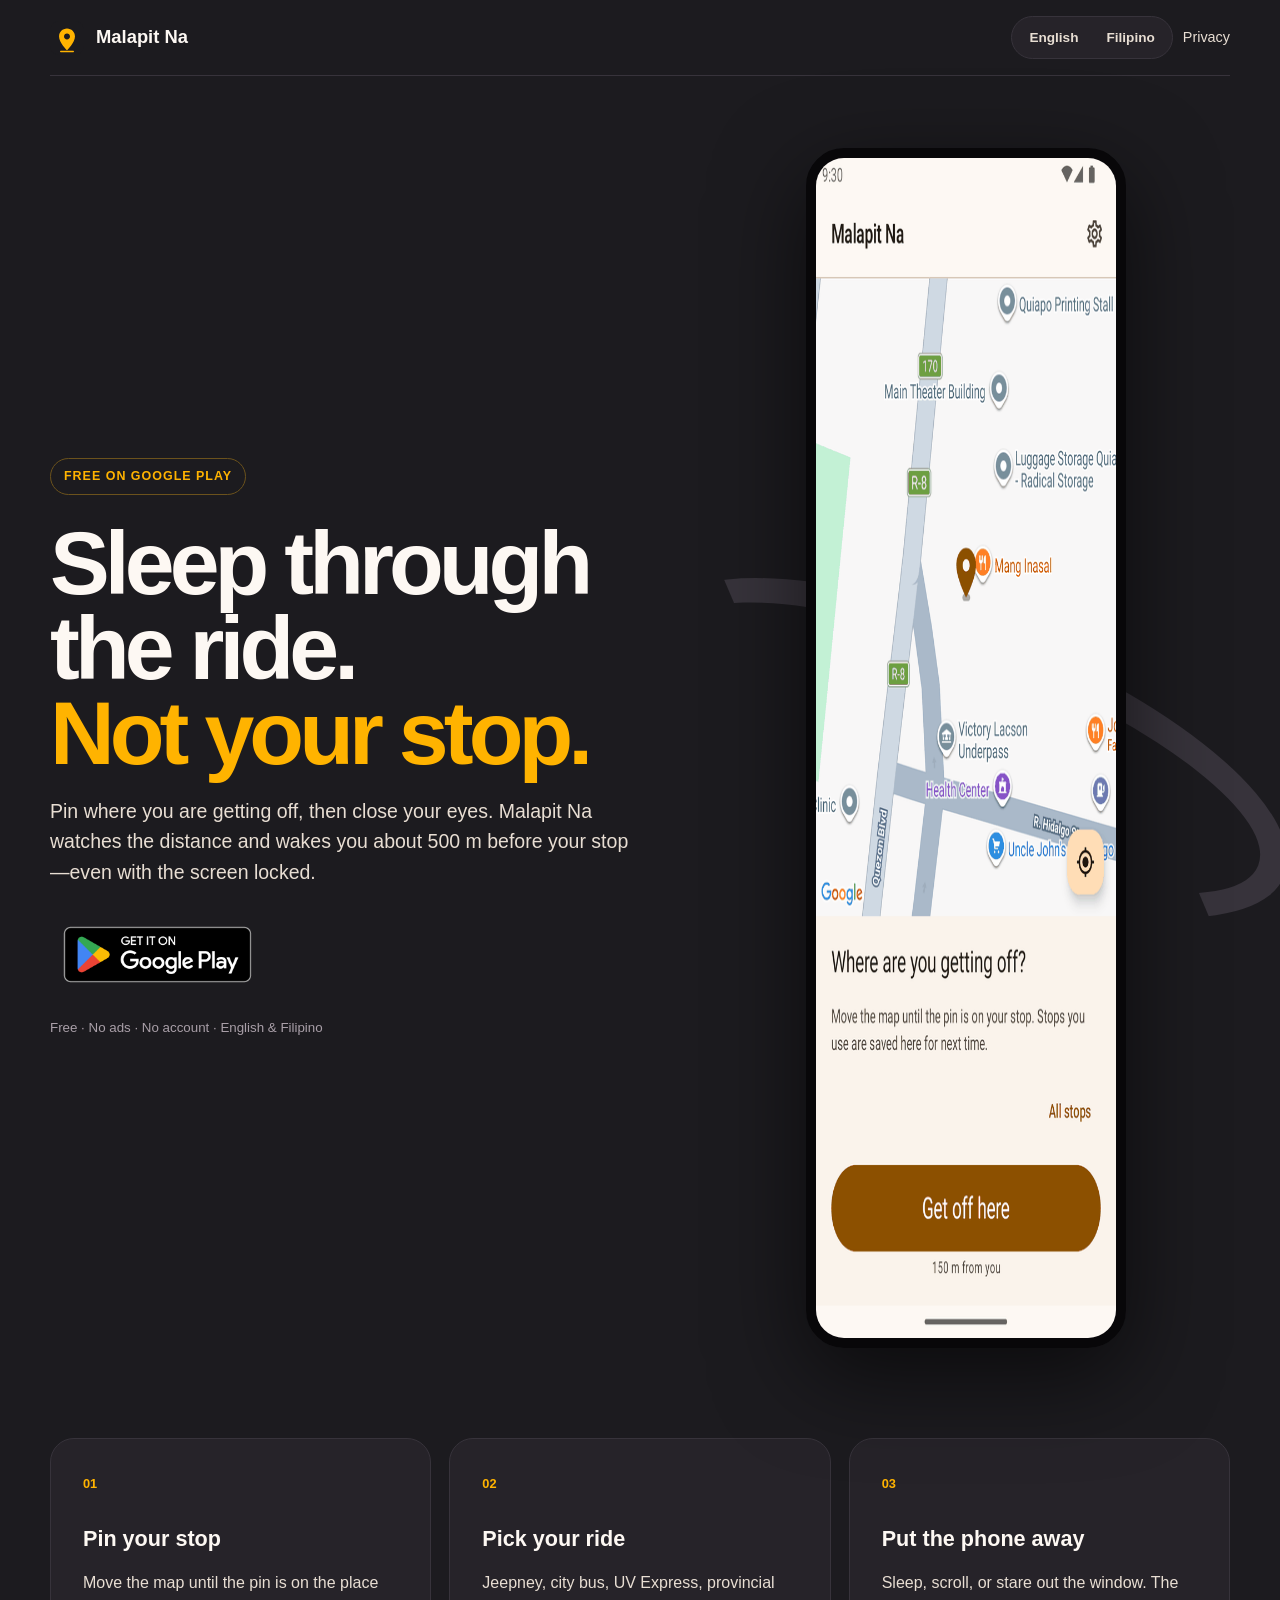
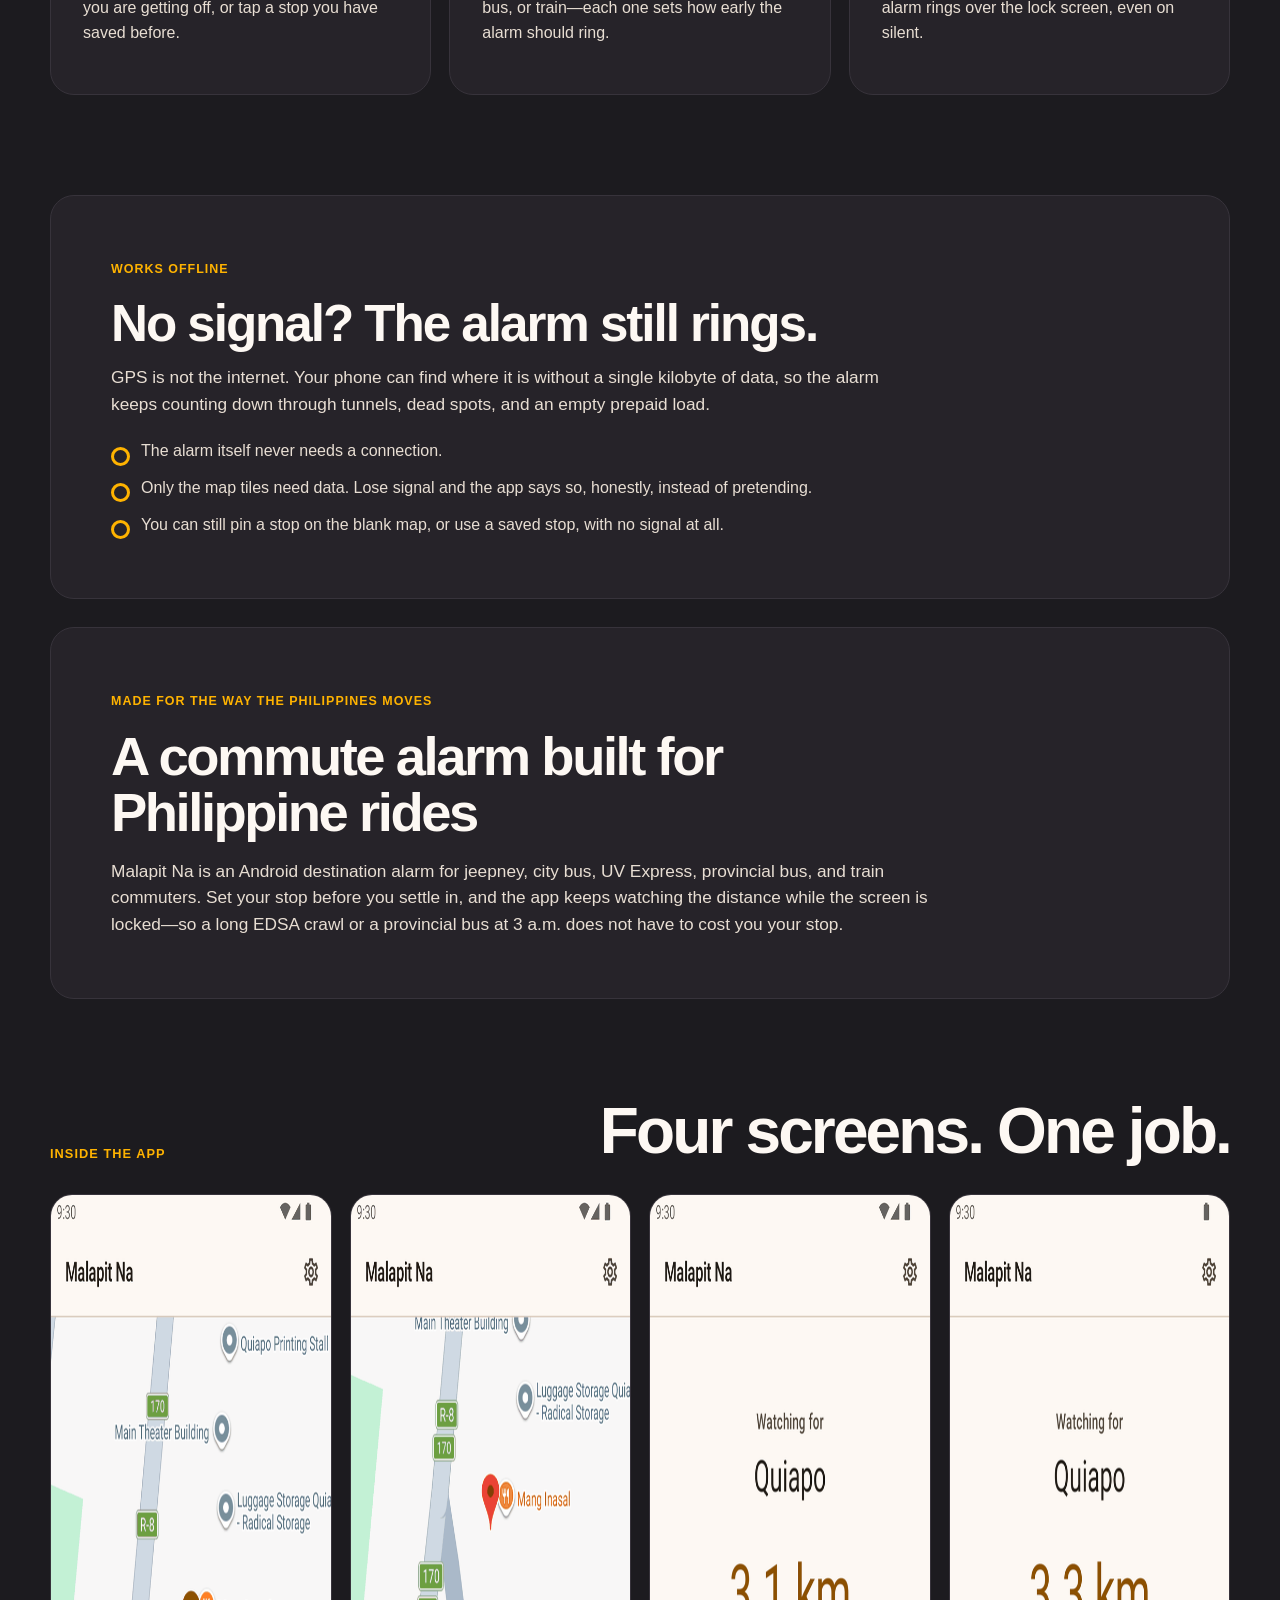
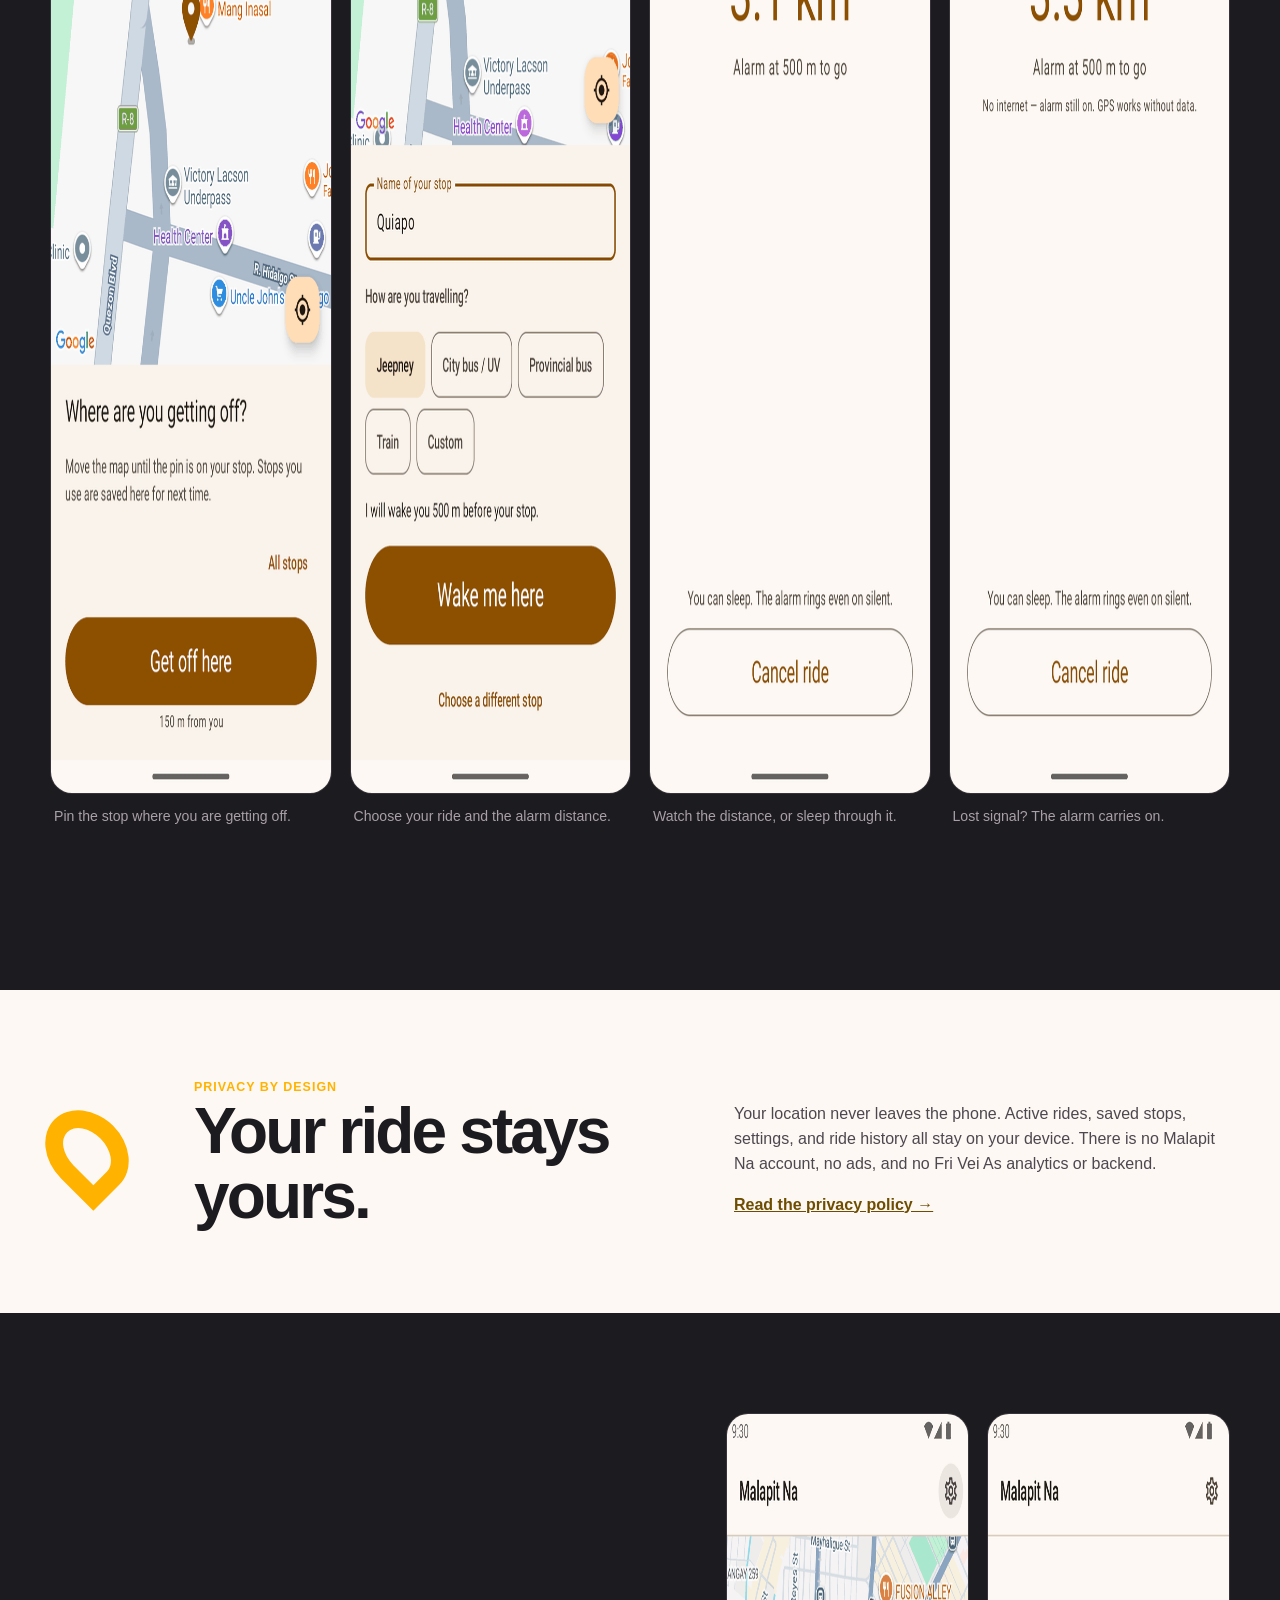
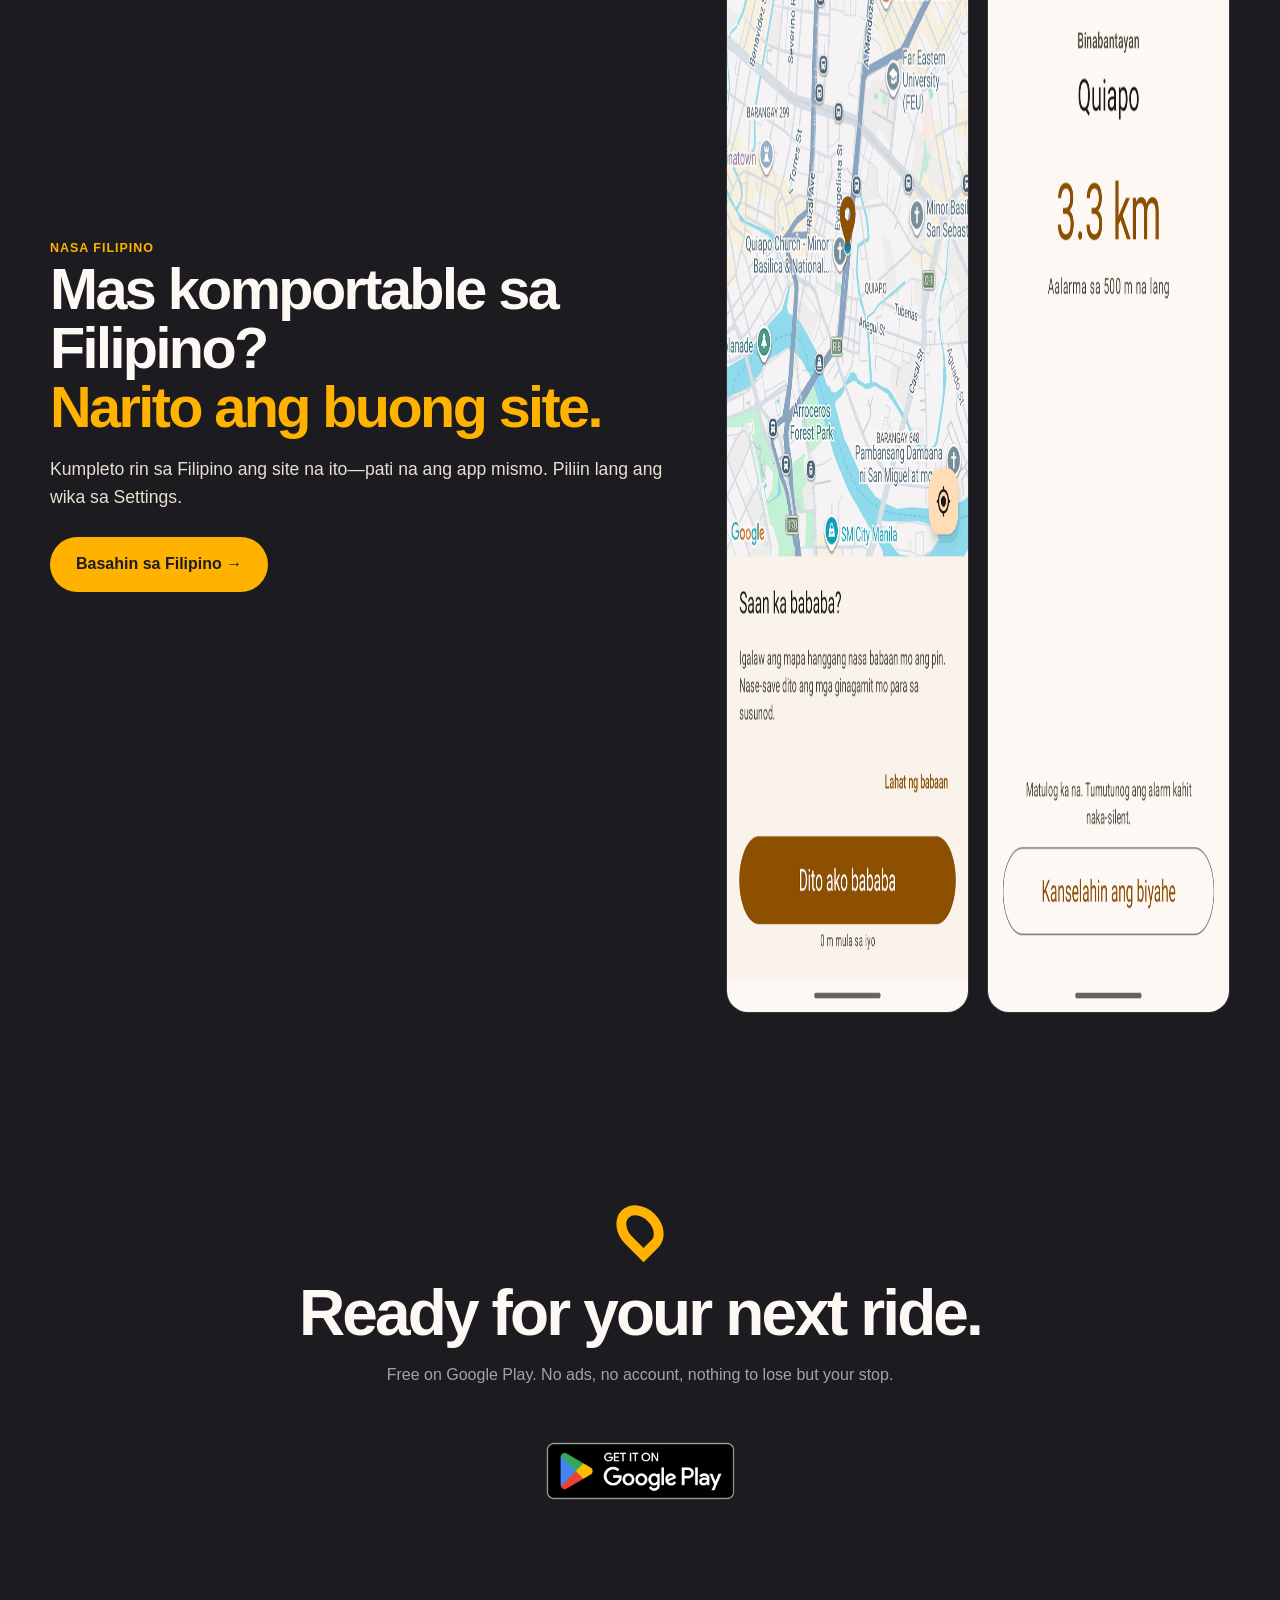
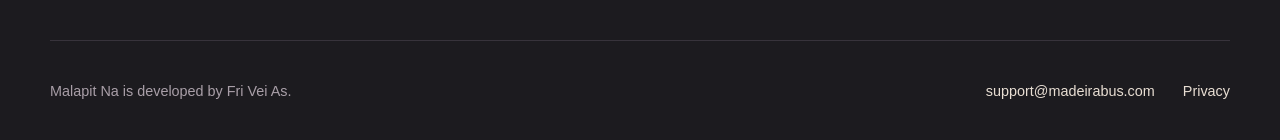
==== commit c950a197: "perf(site): stop the below-fold screenshots blocking first paint Ten phone captures and two Play bad" ====
--- a/index.html
+++ b/index.html
@@ -75,7 +75,7 @@
     </a>
     <div class="nav-links">
       <nav class="lang-switch" aria-label="Language">
-        <a href="./" hreflang="en" aria-current="true">English</a>
+        <a href="./" hreflang="en" aria-current="page">English</a>
         <a href="fil/" hreflang="fil" lang="fil">Filipino</a>
       </nav>
       <a class="plain" href="privacy/">Privacy</a>
@@ -139,21 +139,21 @@
         <span>Inside the app</span>
         <h2>Four screens. One job.</h2>
       </div>
-      <div class="gallery">
-        <figure>
-          <img src="assets/screenshots/en-US/01-pick-your-stop-quiapo-manila.png" width="540" height="1200" alt="Map centred on Quiapo, Manila, asking Where are you getting off? with a Get off here button">
+      <div class="gallery" role="region" aria-label="App screenshots" tabindex="0">
+        <figure>
+          <img src="assets/screenshots/en-US/01-pick-your-stop-quiapo-manila.png" width="540" height="1200" loading="lazy" decoding="async" alt="Map centred on Quiapo, Manila, asking Where are you getting off? with a Get off here button">
           <figcaption>Pin the stop where you are getting off.</figcaption>
         </figure>
         <figure>
-          <img src="assets/screenshots/en-US/02-set-your-ride-jeepney.png" width="540" height="1200" alt="Stop named Quiapo with Jeepney selected and the note I will wake you 500 m before your stop">
+          <img src="assets/screenshots/en-US/02-set-your-ride-jeepney.png" width="540" height="1200" loading="lazy" decoding="async" alt="Stop named Quiapo with Jeepney selected and the note I will wake you 500 m before your stop">
           <figcaption>Choose your ride and the alarm distance.</figcaption>
         </figure>
         <figure>
-          <img src="assets/screenshots/en-US/03-riding-watching-distance.png" width="540" height="1200" alt="Ride screen reading Watching for Quiapo, 3.1 km, alarm at 500 m to go, and You can sleep">
+          <img src="assets/screenshots/en-US/03-riding-watching-distance.png" width="540" height="1200" loading="lazy" decoding="async" alt="Ride screen reading Watching for Quiapo, 3.1 km, alarm at 500 m to go, and You can sleep">
           <figcaption>Watch the distance, or sleep through it.</figcaption>
         </figure>
         <figure>
-          <img src="assets/screenshots/en-US/04-offline-alarm-still-on.png" width="540" height="1200" alt="Ride screen with the message No internet — alarm still on. GPS works without data.">
+          <img src="assets/screenshots/en-US/04-offline-alarm-still-on.png" width="540" height="1200" loading="lazy" decoding="async" alt="Ride screen with the message No internet — alarm still on. GPS works without data.">
           <figcaption>Lost signal? The alarm carries on.</figcaption>
         </figure>
       </div>
@@ -180,9 +180,9 @@
         <p>Kumpleto rin sa Filipino ang site na ito—pati na ang app mismo. Piliin lang ang wika sa Settings.</p>
         <a class="bridge-link" href="fil/" hreflang="fil">Basahin sa Filipino →</a>
       </div>
-      <div class="mini-gallery">
-        <img src="assets/screenshots/fil-PH/01-piliin-ang-babaan-quiapo.png" width="540" height="1200" alt="Filipino map screen asking Saan ka bababa? over Quiapo, Manila">
-        <img src="assets/screenshots/fil-PH/03-aktibong-biyahe.png" width="540" height="1200" alt="Filipino ride screen reading Binabantayan Quiapo, 3.3 km">
+      <div class="mini-gallery" role="region" aria-label="Filipino screenshots" tabindex="0">
+        <img src="assets/screenshots/fil-PH/01-piliin-ang-babaan-quiapo.png" width="540" height="1200" loading="lazy" decoding="async" alt="Filipino map screen asking Saan ka bababa? over Quiapo, Manila">
+        <img src="assets/screenshots/fil-PH/03-aktibong-biyahe.png" width="540" height="1200" loading="lazy" decoding="async" alt="Filipino ride screen reading Binabantayan Quiapo, 3.3 km">
       </div>
     </section>
 
@@ -191,7 +191,7 @@
       <h2>Ready for your next ride.</h2>
       <p>Free on Google Play. No ads, no account, nothing to lose but your stop.</p>
       <a class="play-link" href="https://play.google.com/store/apps/details?id=com.arrivalalarm.app" aria-label="Download Malapit Na on Google Play">
-        <img class="play-badge" src="assets/google-play-badge.png" alt="Get it on Google Play" width="646" height="250">
+        <img class="play-badge" src="assets/google-play-badge.png" alt="Get it on Google Play" width="646" height="250" loading="lazy" decoding="async">
       </a>
     </section>
   </main>
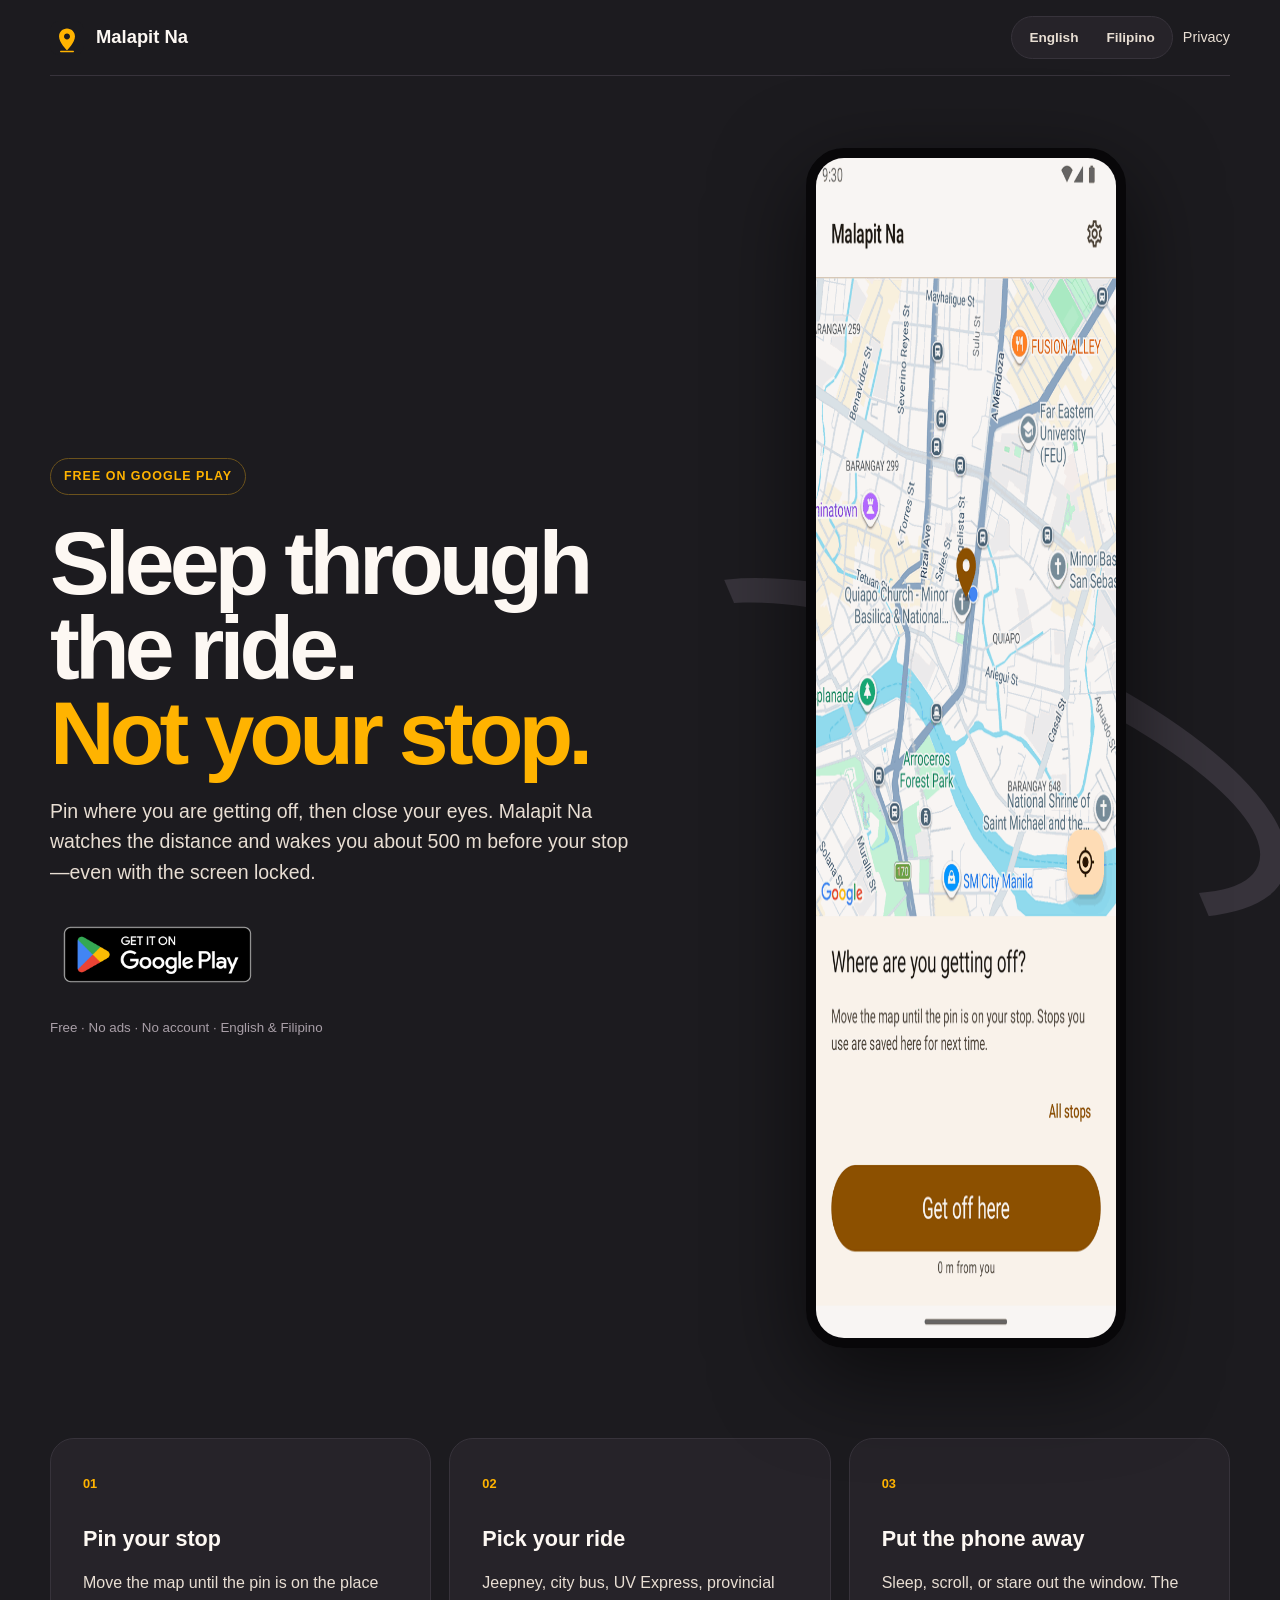
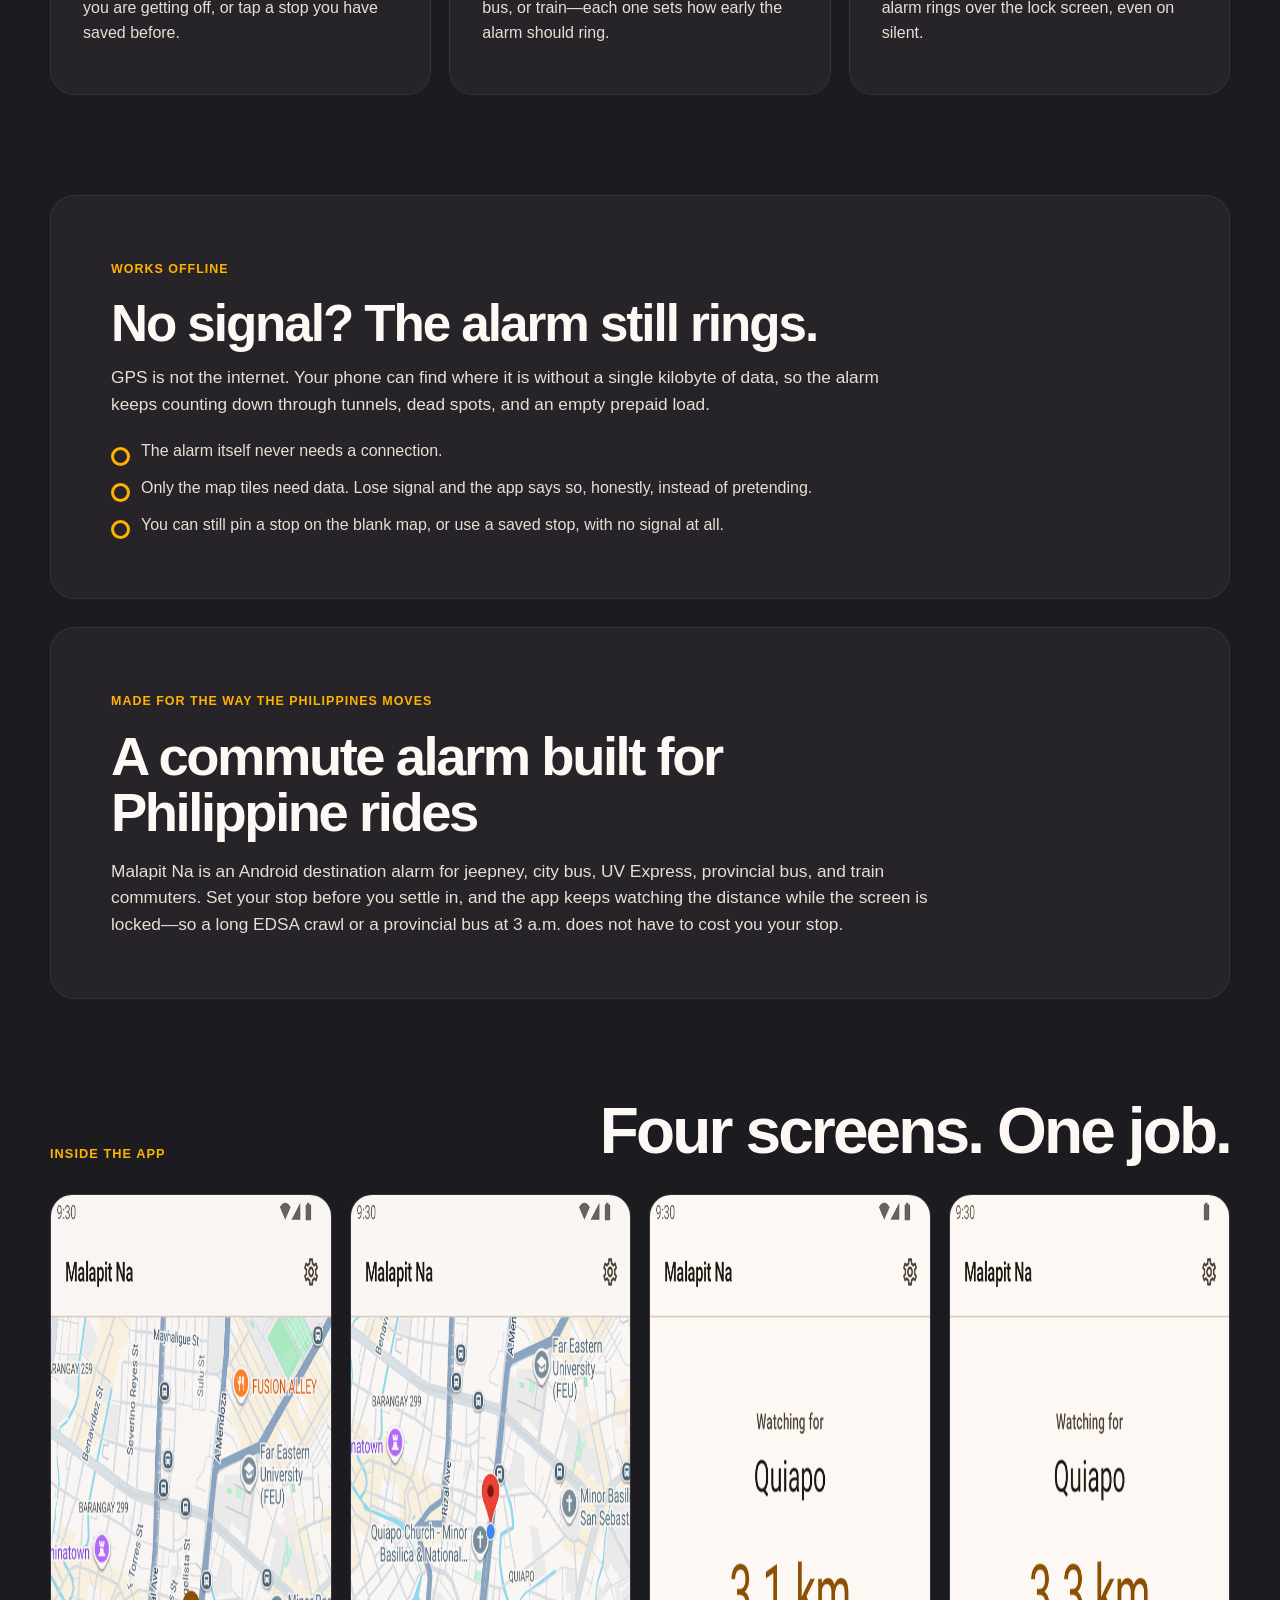
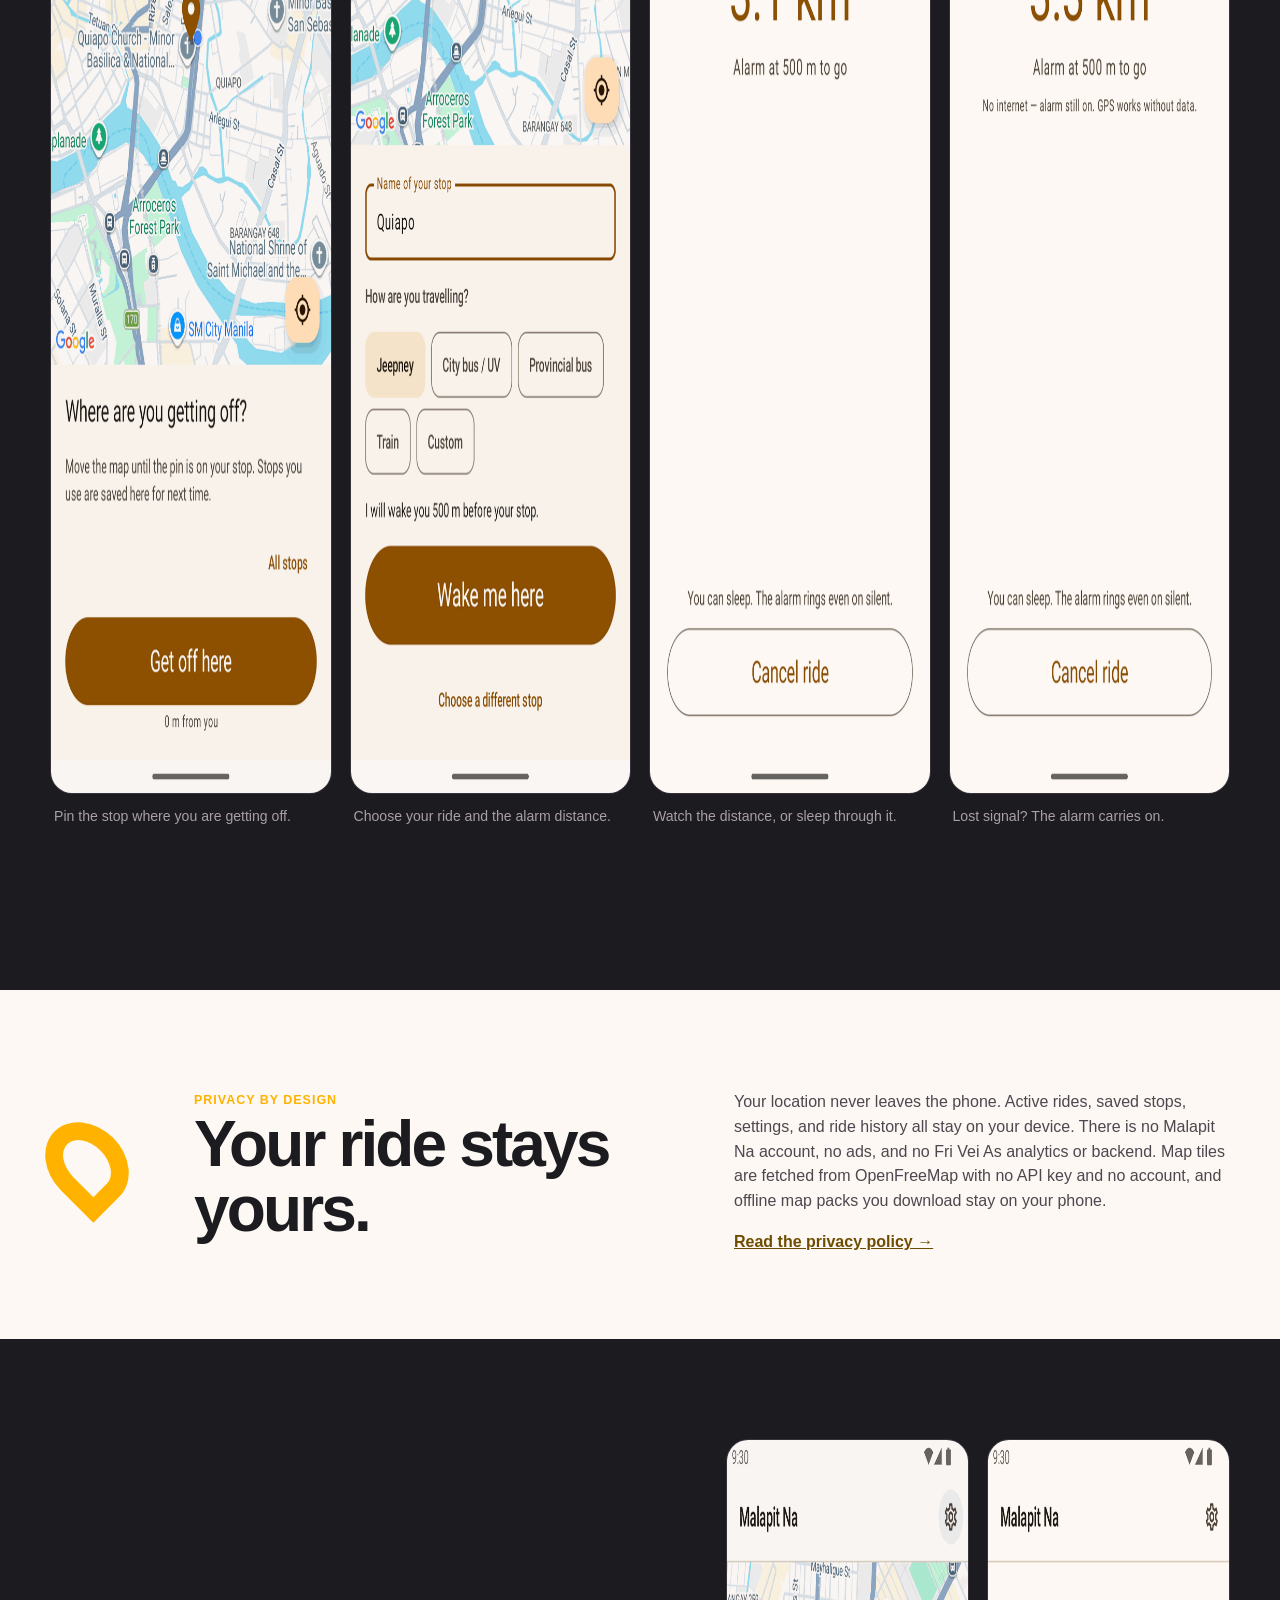
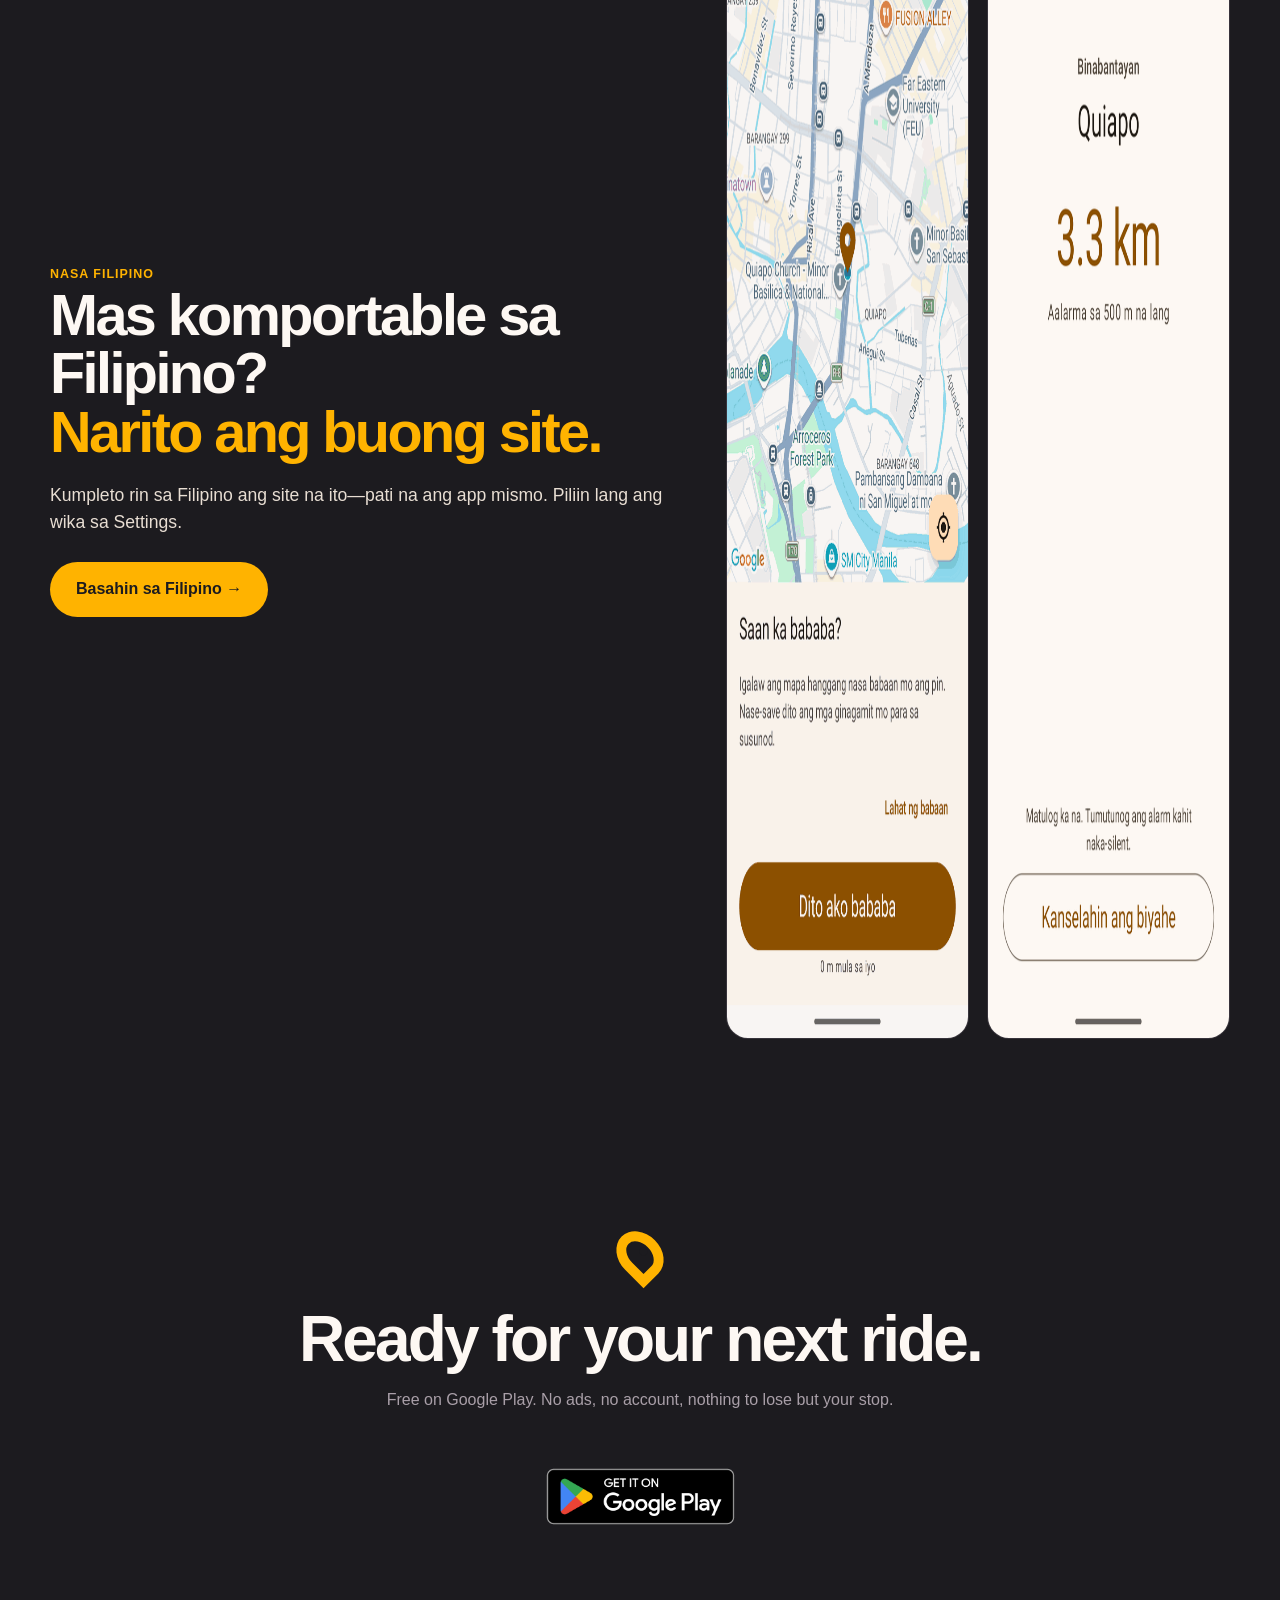
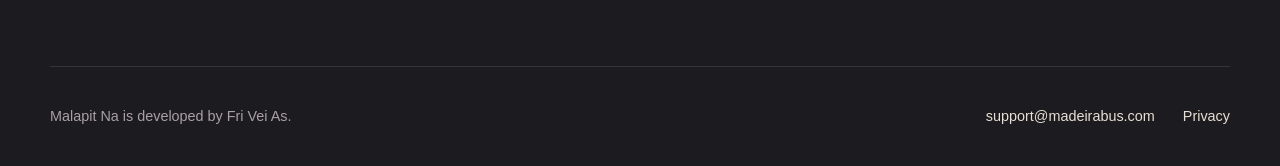
==== commit cb34c089: "fix(privacy): match Filipino UI labels; state the map source on both landing pages Co-Authored-By: C" ====
--- a/index.html
+++ b/index.html
@@ -167,7 +167,7 @@
           <h2>Your ride stays yours.</h2>
         </div>
         <div>
-          <p>Your location never leaves the phone. Active rides, saved stops, settings, and ride history all stay on your device. There is no Malapit Na account, no ads, and no Fri Vei As analytics or backend.</p>
+          <p>Your location never leaves the phone. Active rides, saved stops, settings, and ride history all stay on your device. There is no Malapit Na account, no ads, and no Fri Vei As analytics or backend. Map tiles are fetched from OpenFreeMap with no API key and no account, and offline map packs you download stay on your phone.</p>
           <a href="privacy/">Read the privacy policy →</a>
         </div>
       </div>
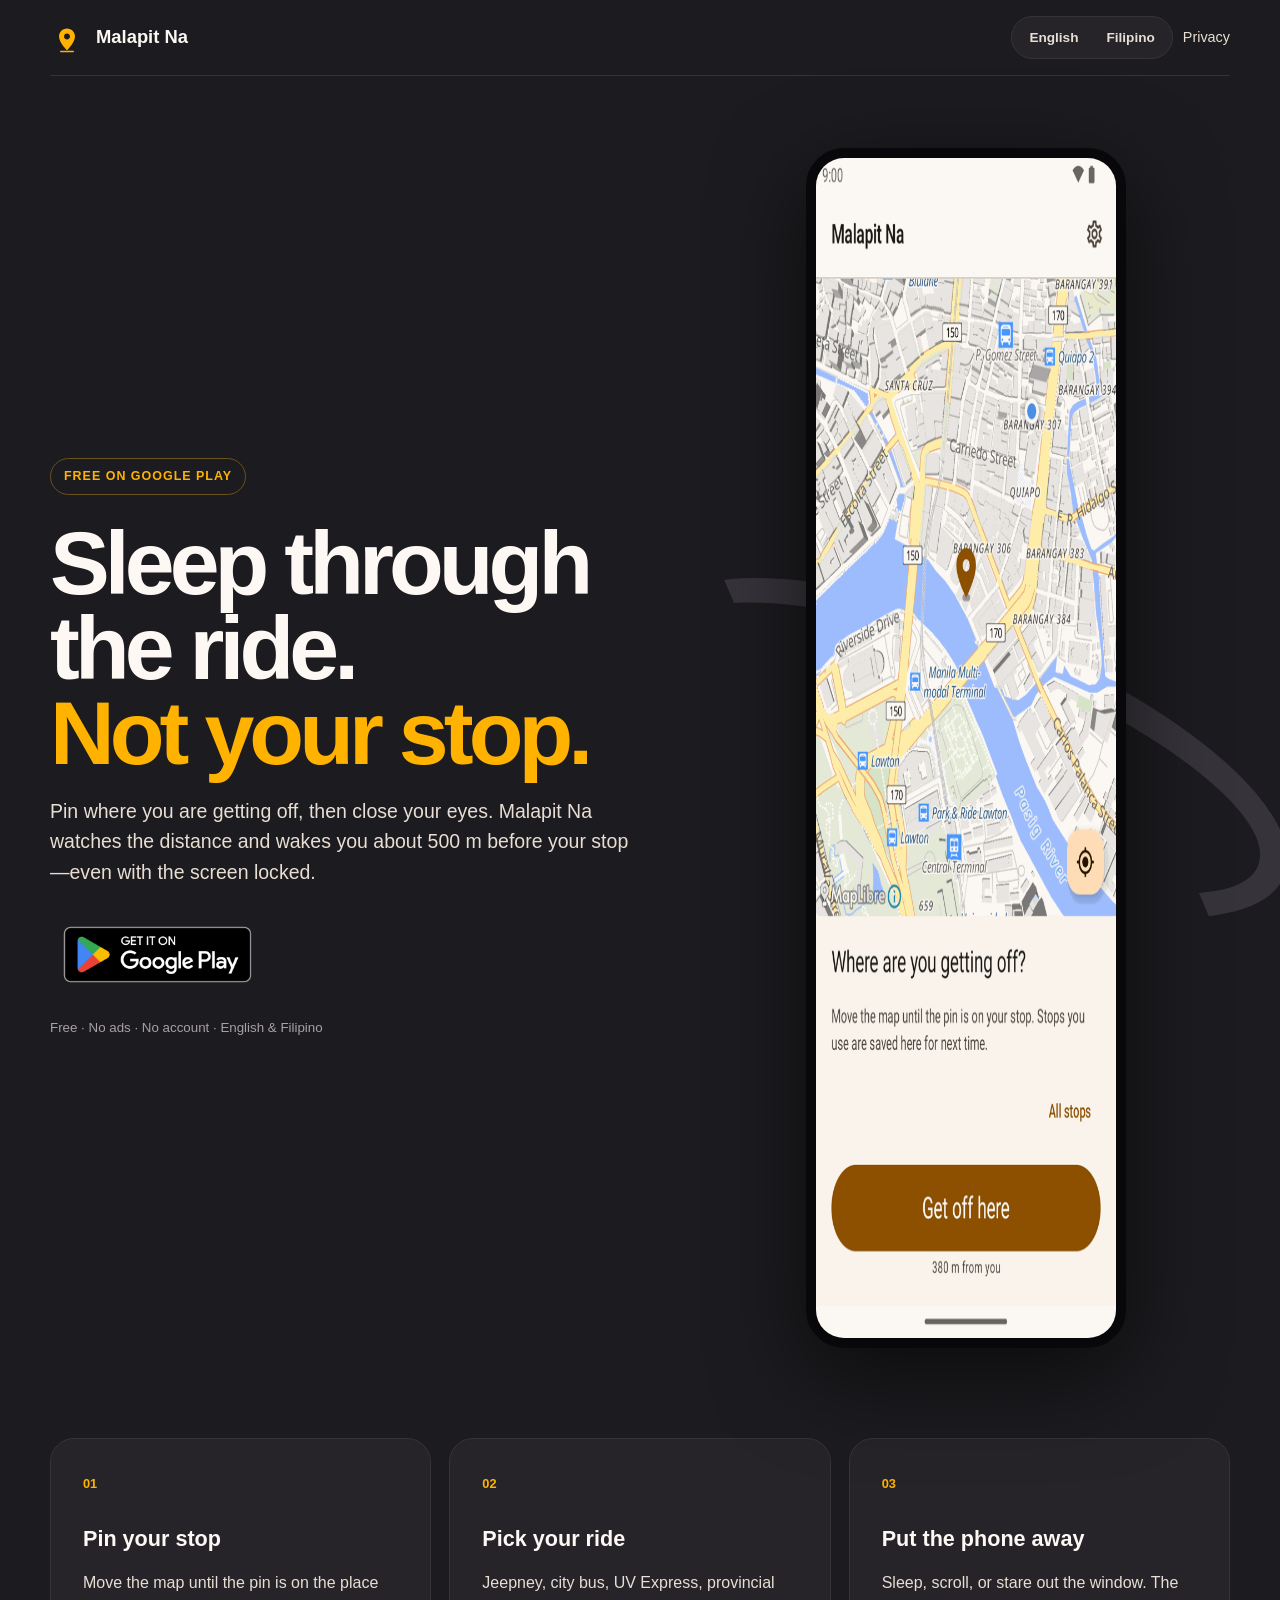
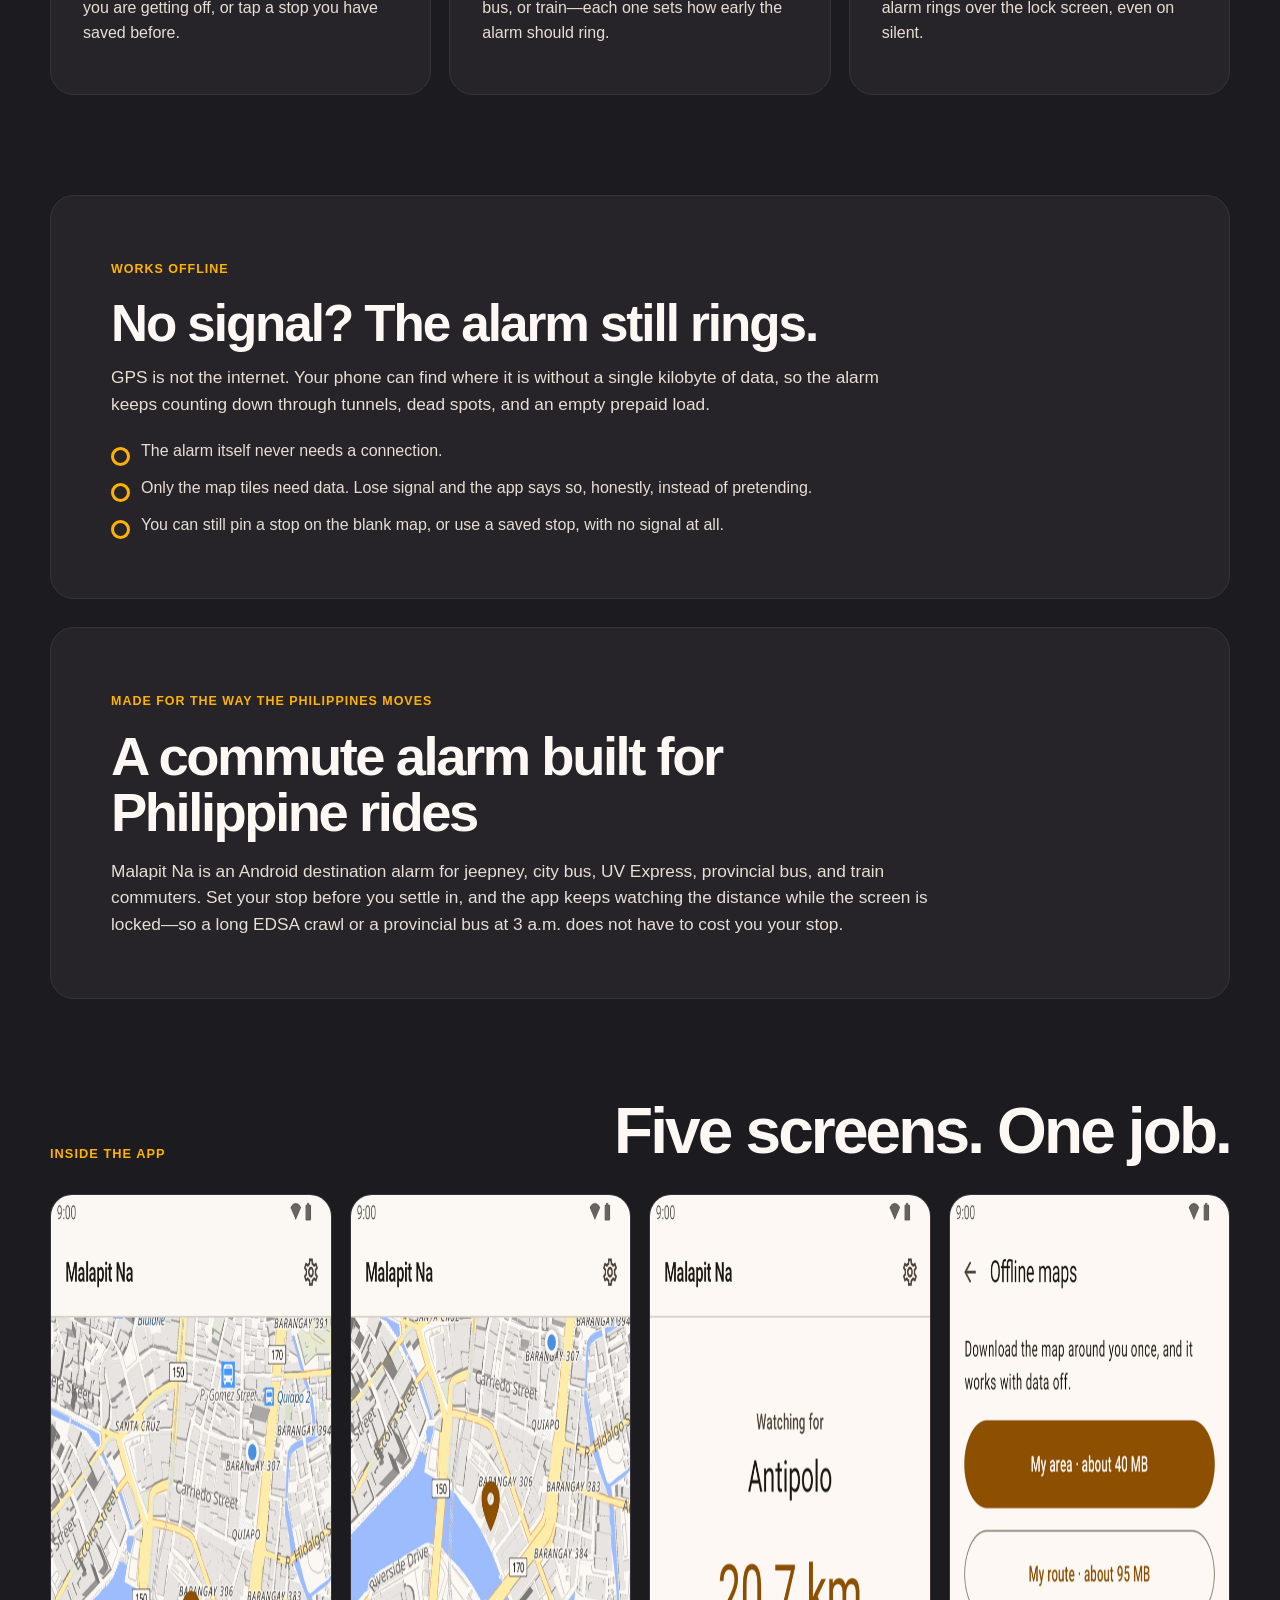
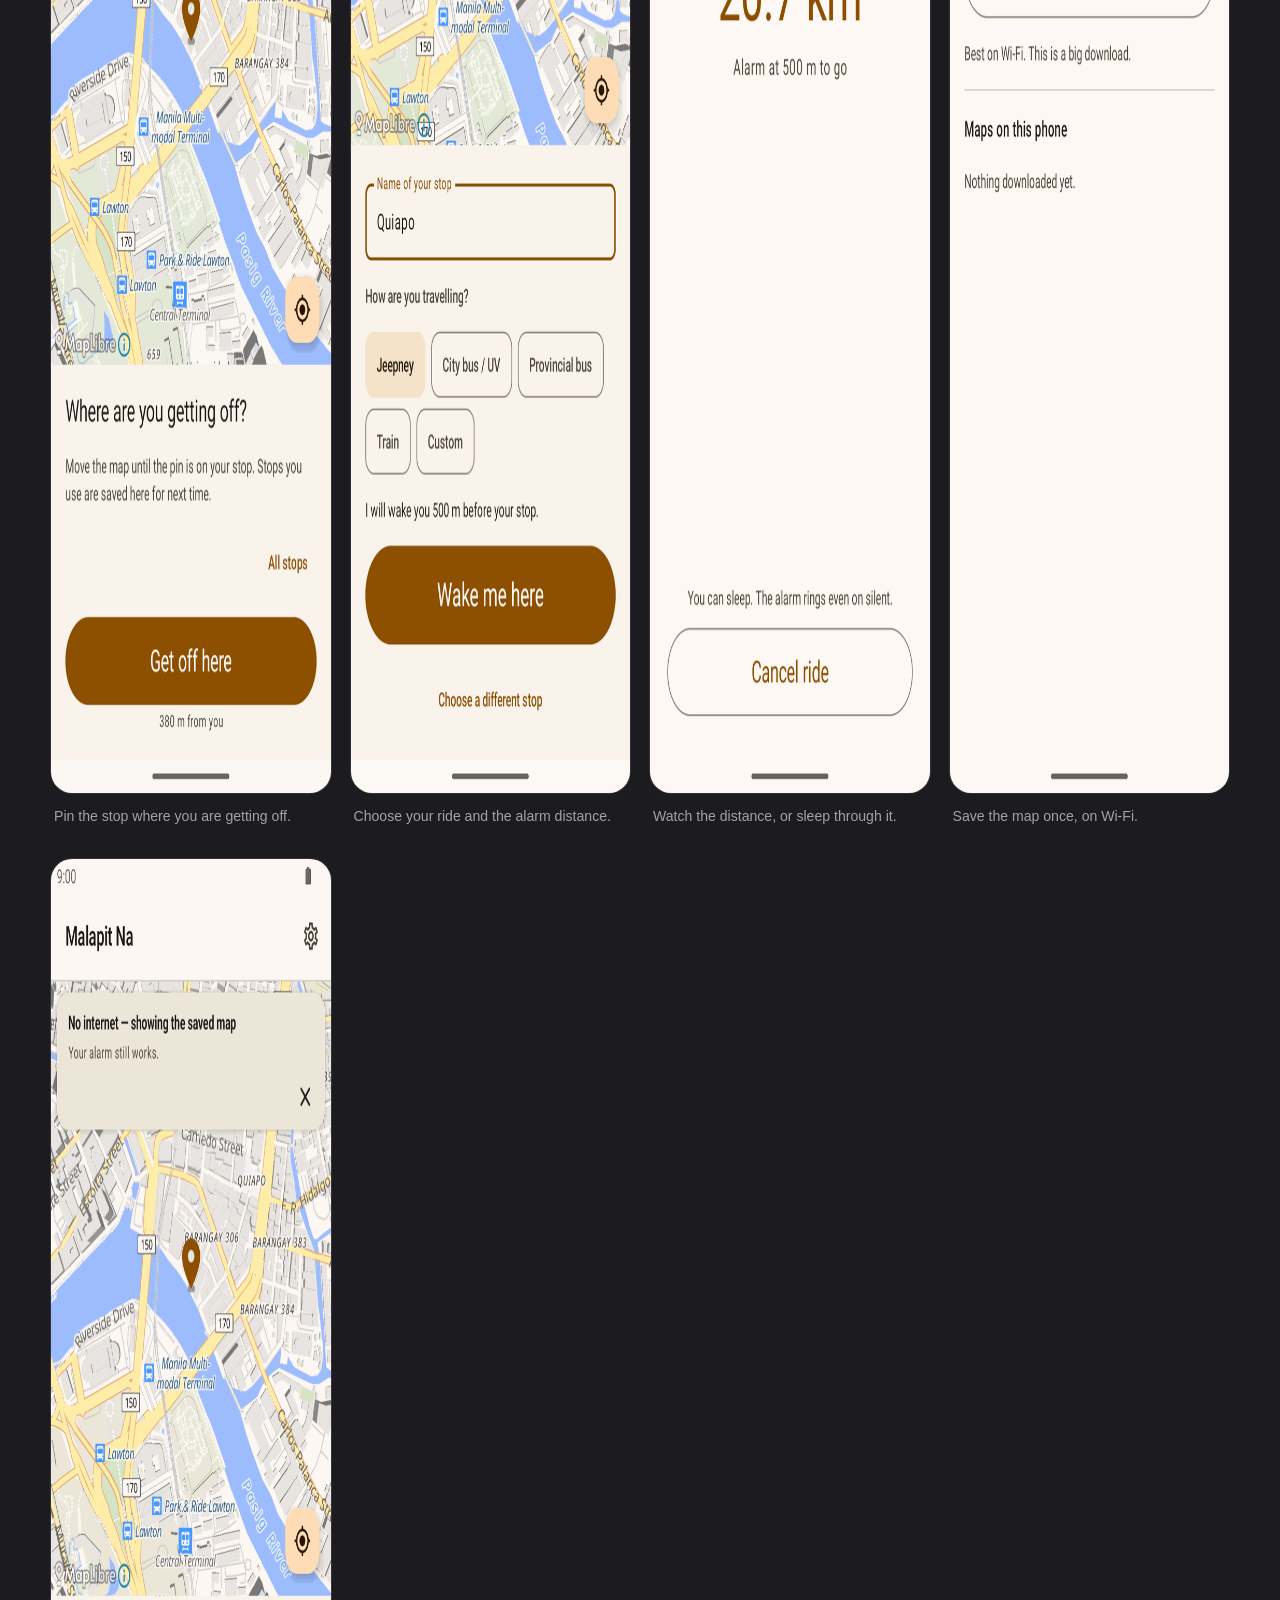
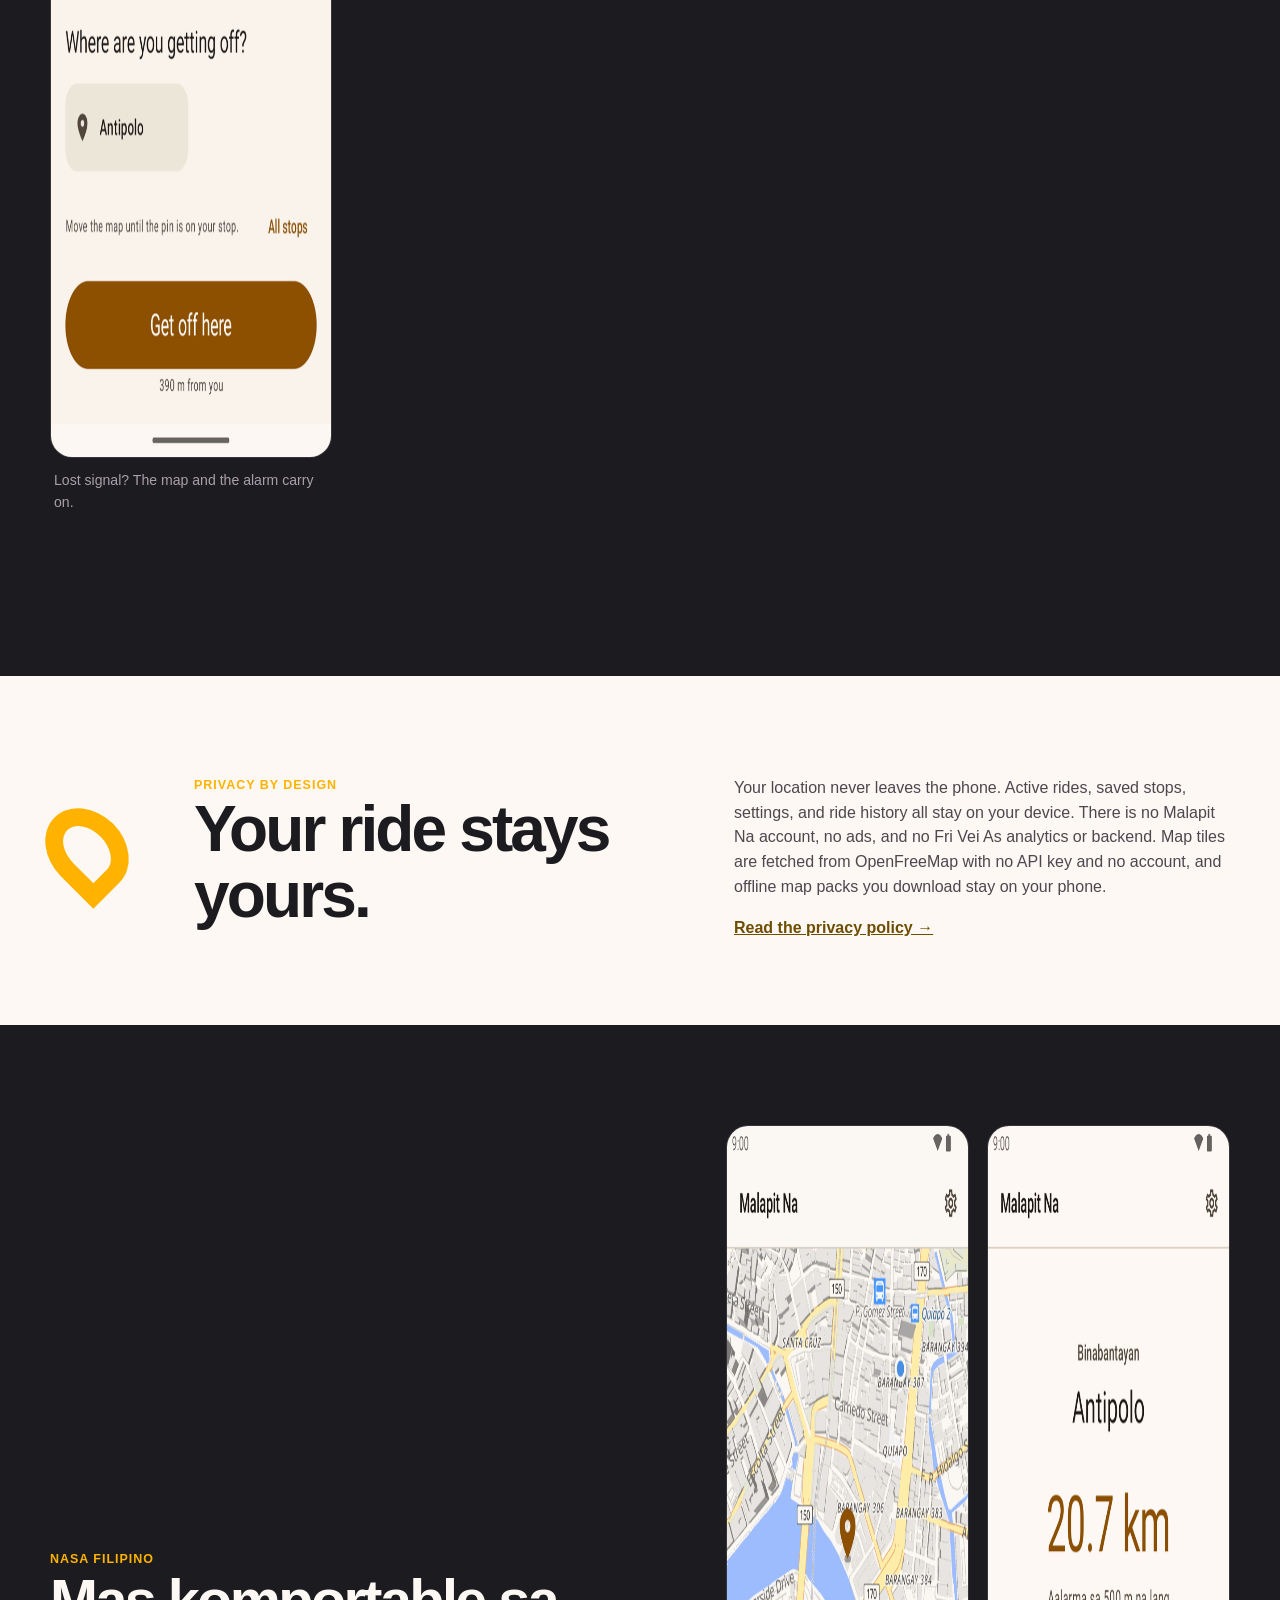
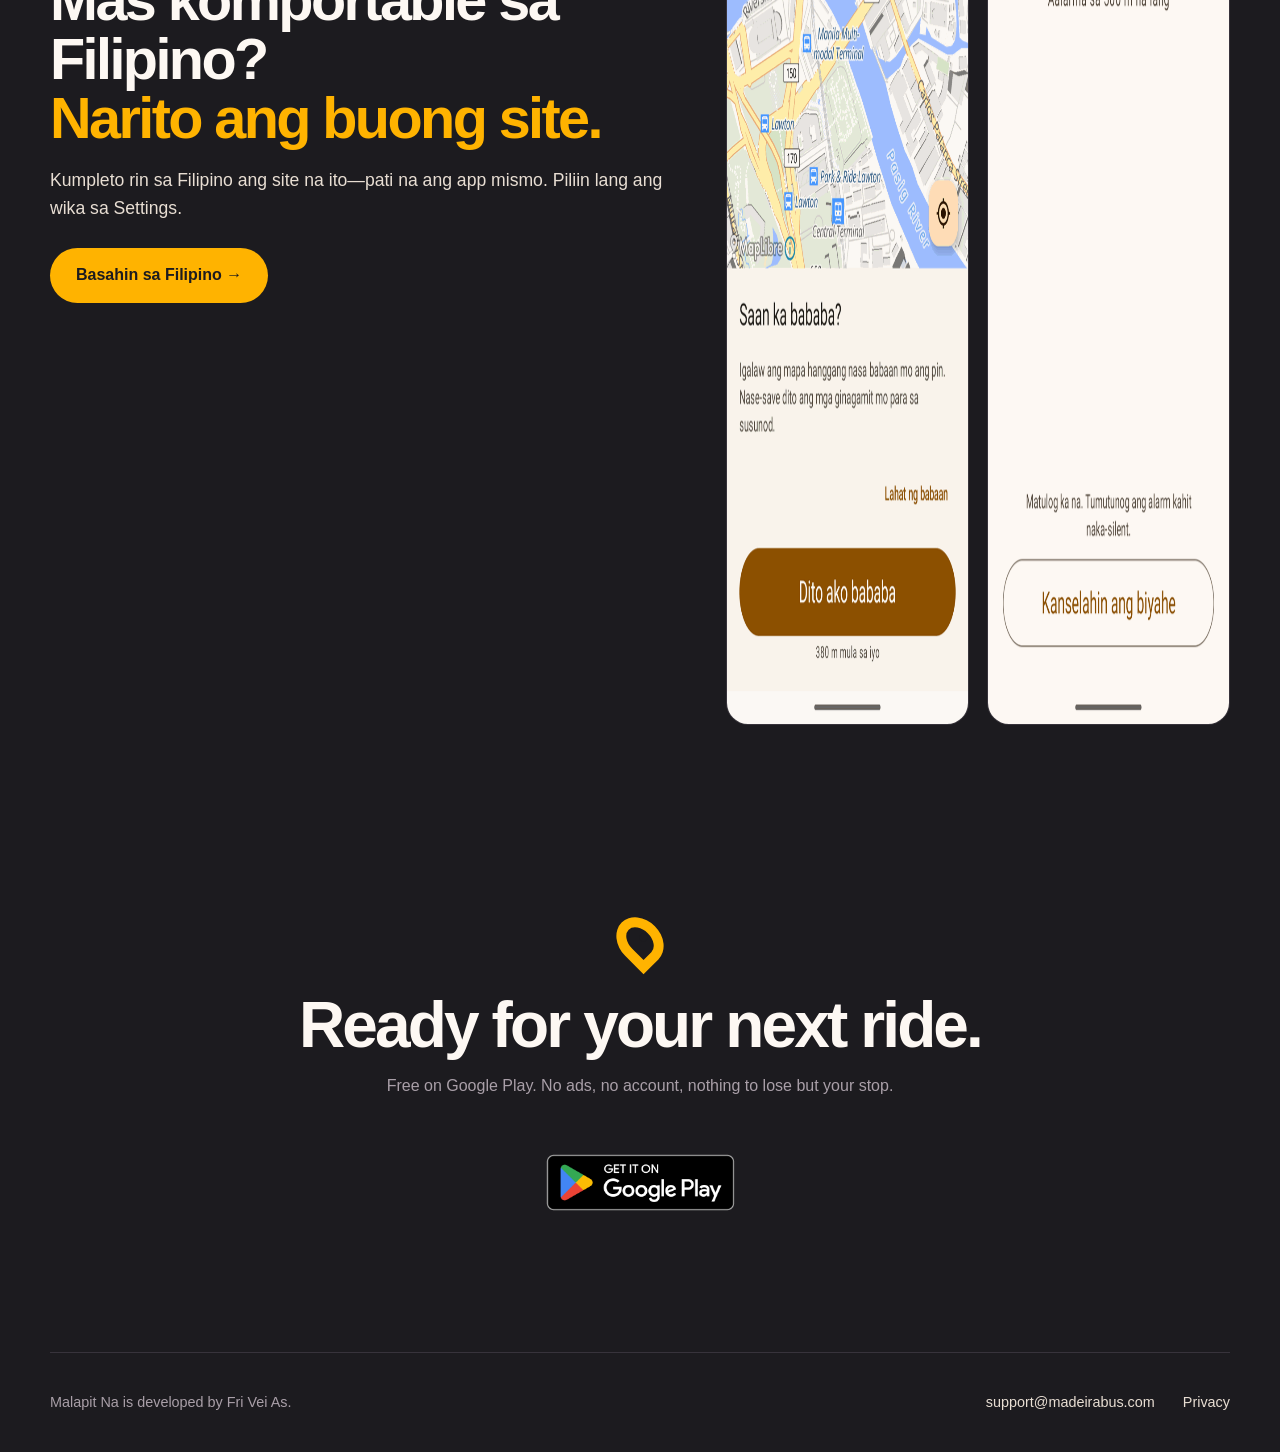
==== commit c58387bb: "feat(assets): reshoot the gallery from shipped 1.2 The listing still showed the pre-1.1 app: Google'" ====
--- a/index.html
+++ b/index.html
@@ -137,11 +137,11 @@
     <section class="screens wrap">
       <div class="section-head">
         <span>Inside the app</span>
-        <h2>Four screens. One job.</h2>
+        <h2>Five screens. One job.</h2>
       </div>
       <div class="gallery" role="region" aria-label="App screenshots" tabindex="0">
         <figure>
-          <img src="assets/screenshots/en-US/01-pick-your-stop-quiapo-manila.png" width="540" height="1200" loading="lazy" decoding="async" alt="Map centred on Quiapo, Manila, asking Where are you getting off? with a Get off here button">
+          <img src="assets/screenshots/en-US/01-pick-your-stop-quiapo-manila.png" width="540" height="1200" loading="lazy" decoding="async" alt="Map centred on Quiapo, Manila, asking Where are you getting off? with a Get off here button and the line 380 m from you">
           <figcaption>Pin the stop where you are getting off.</figcaption>
         </figure>
         <figure>
@@ -149,12 +149,16 @@
           <figcaption>Choose your ride and the alarm distance.</figcaption>
         </figure>
         <figure>
-          <img src="assets/screenshots/en-US/03-riding-watching-distance.png" width="540" height="1200" loading="lazy" decoding="async" alt="Ride screen reading Watching for Quiapo, 3.1 km, alarm at 500 m to go, and You can sleep">
+          <img src="assets/screenshots/en-US/03-riding-watching-distance.png" width="540" height="1200" loading="lazy" decoding="async" alt="Ride screen reading Watching for Antipolo, 20.7 km, alarm at 500 m to go, and You can sleep">
           <figcaption>Watch the distance, or sleep through it.</figcaption>
         </figure>
         <figure>
-          <img src="assets/screenshots/en-US/04-offline-alarm-still-on.png" width="540" height="1200" loading="lazy" decoding="async" alt="Ride screen with the message No internet — alarm still on. GPS works without data.">
-          <figcaption>Lost signal? The alarm carries on.</figcaption>
+          <img src="assets/screenshots/en-US/04-offline-maps-download.png" width="540" height="1200" loading="lazy" decoding="async" alt="Offline maps settings offering My area, about 40 MB, and My route, about 95 MB, to download">
+          <figcaption>Save the map once, on Wi-Fi.</figcaption>
+        </figure>
+        <figure>
+          <img src="assets/screenshots/en-US/05-offline-saved-map.png" width="540" height="1200" loading="lazy" decoding="async" alt="Map of Manila drawn from the saved pack under the banner No internet — showing the saved map, your alarm still works">
+          <figcaption>Lost signal? The map and the alarm carry on.</figcaption>
         </figure>
       </div>
     </section>
@@ -182,7 +186,7 @@
       </div>
       <div class="mini-gallery" role="region" aria-label="Filipino screenshots" tabindex="0">
         <img src="assets/screenshots/fil-PH/01-piliin-ang-babaan-quiapo.png" width="540" height="1200" loading="lazy" decoding="async" alt="Filipino map screen asking Saan ka bababa? over Quiapo, Manila">
-        <img src="assets/screenshots/fil-PH/03-aktibong-biyahe.png" width="540" height="1200" loading="lazy" decoding="async" alt="Filipino ride screen reading Binabantayan Quiapo, 3.3 km">
+        <img src="assets/screenshots/fil-PH/03-aktibong-biyahe.png" width="540" height="1200" loading="lazy" decoding="async" alt="Filipino ride screen reading Binabantayan Antipolo, 20.7 km">
       </div>
     </section>
 
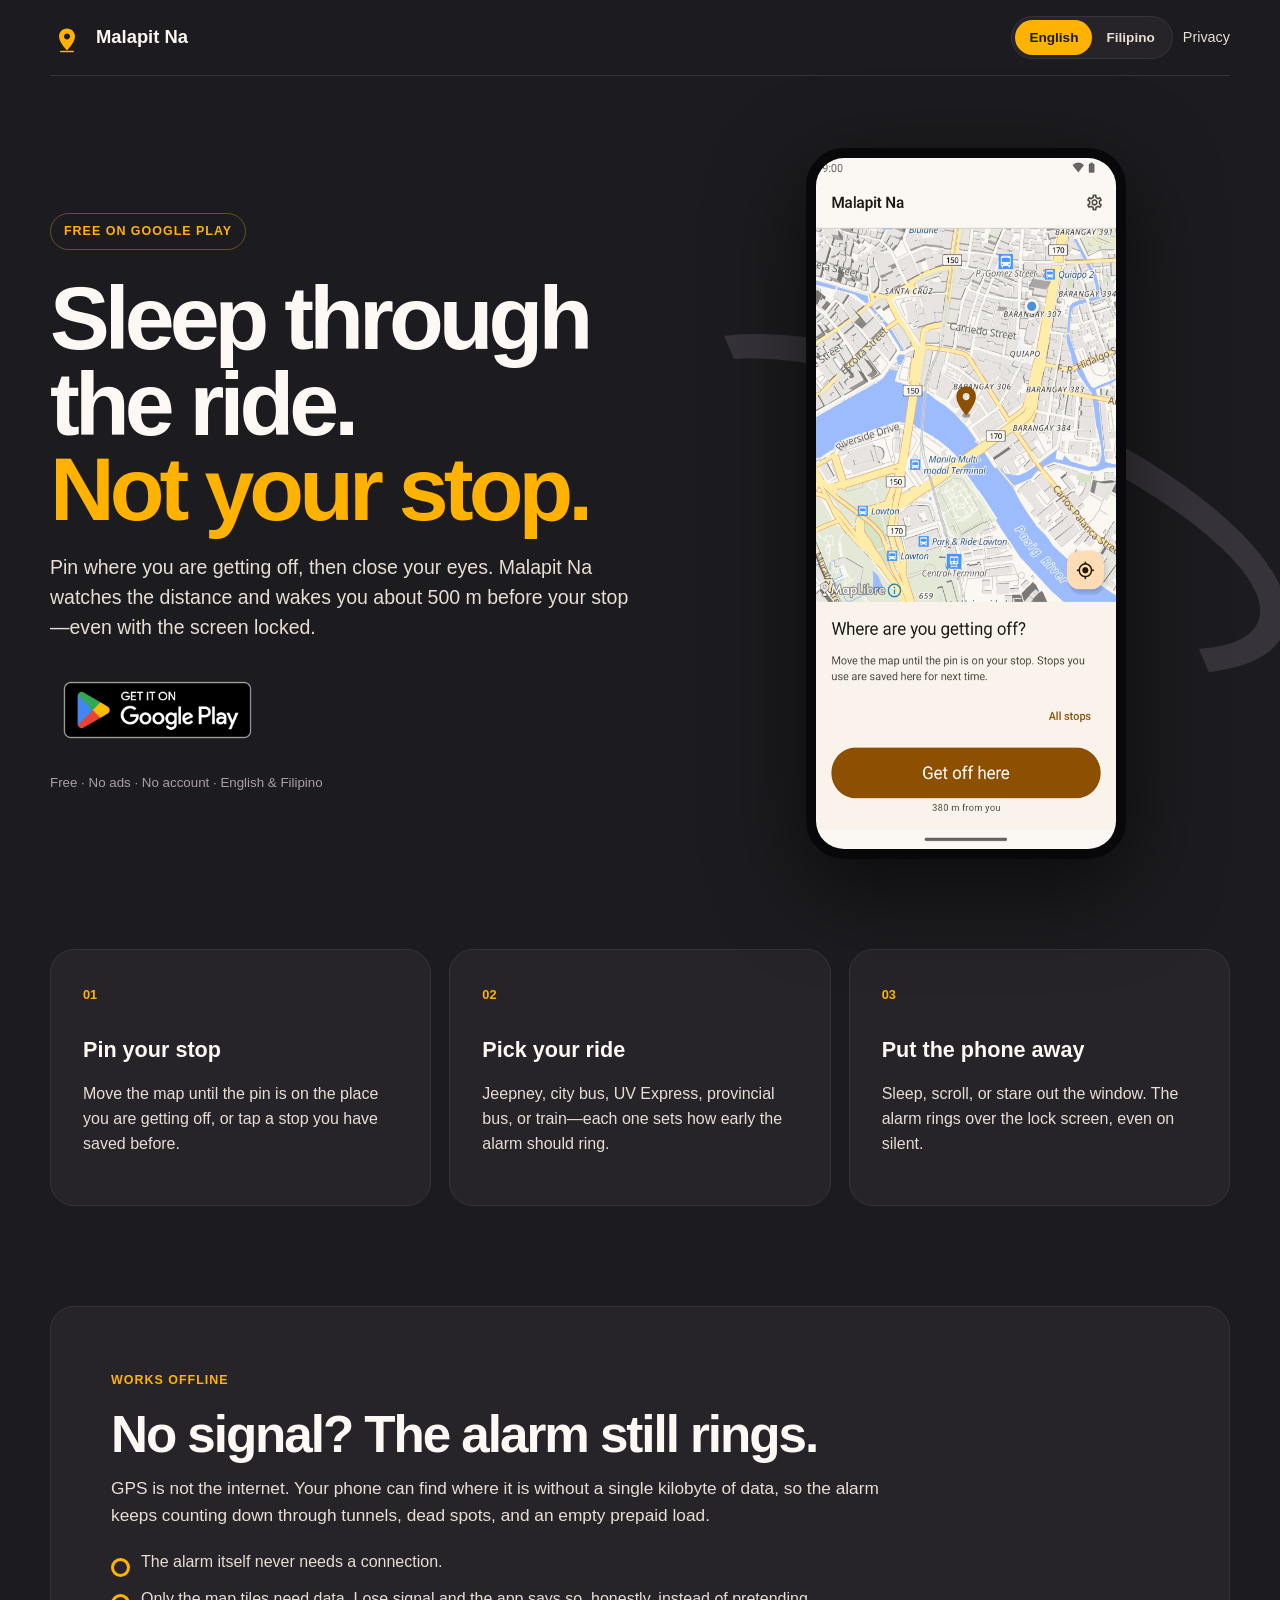
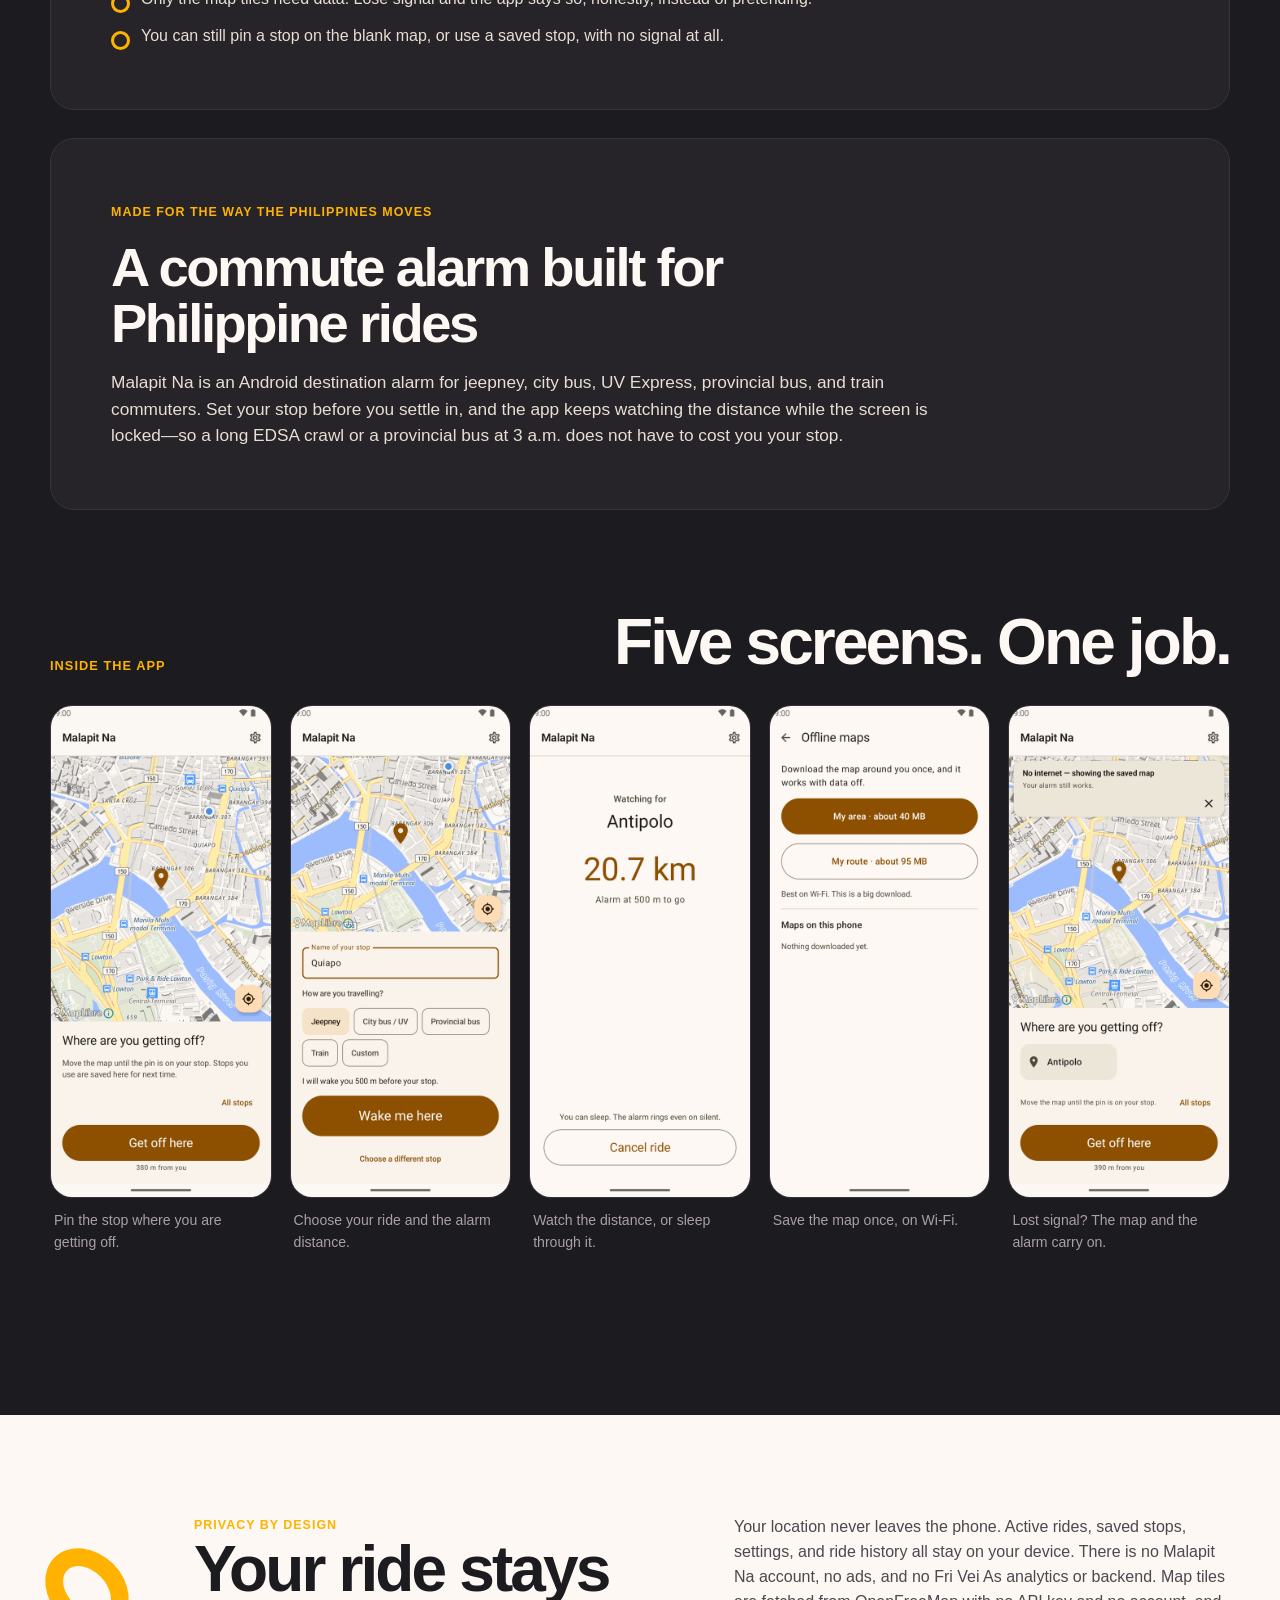
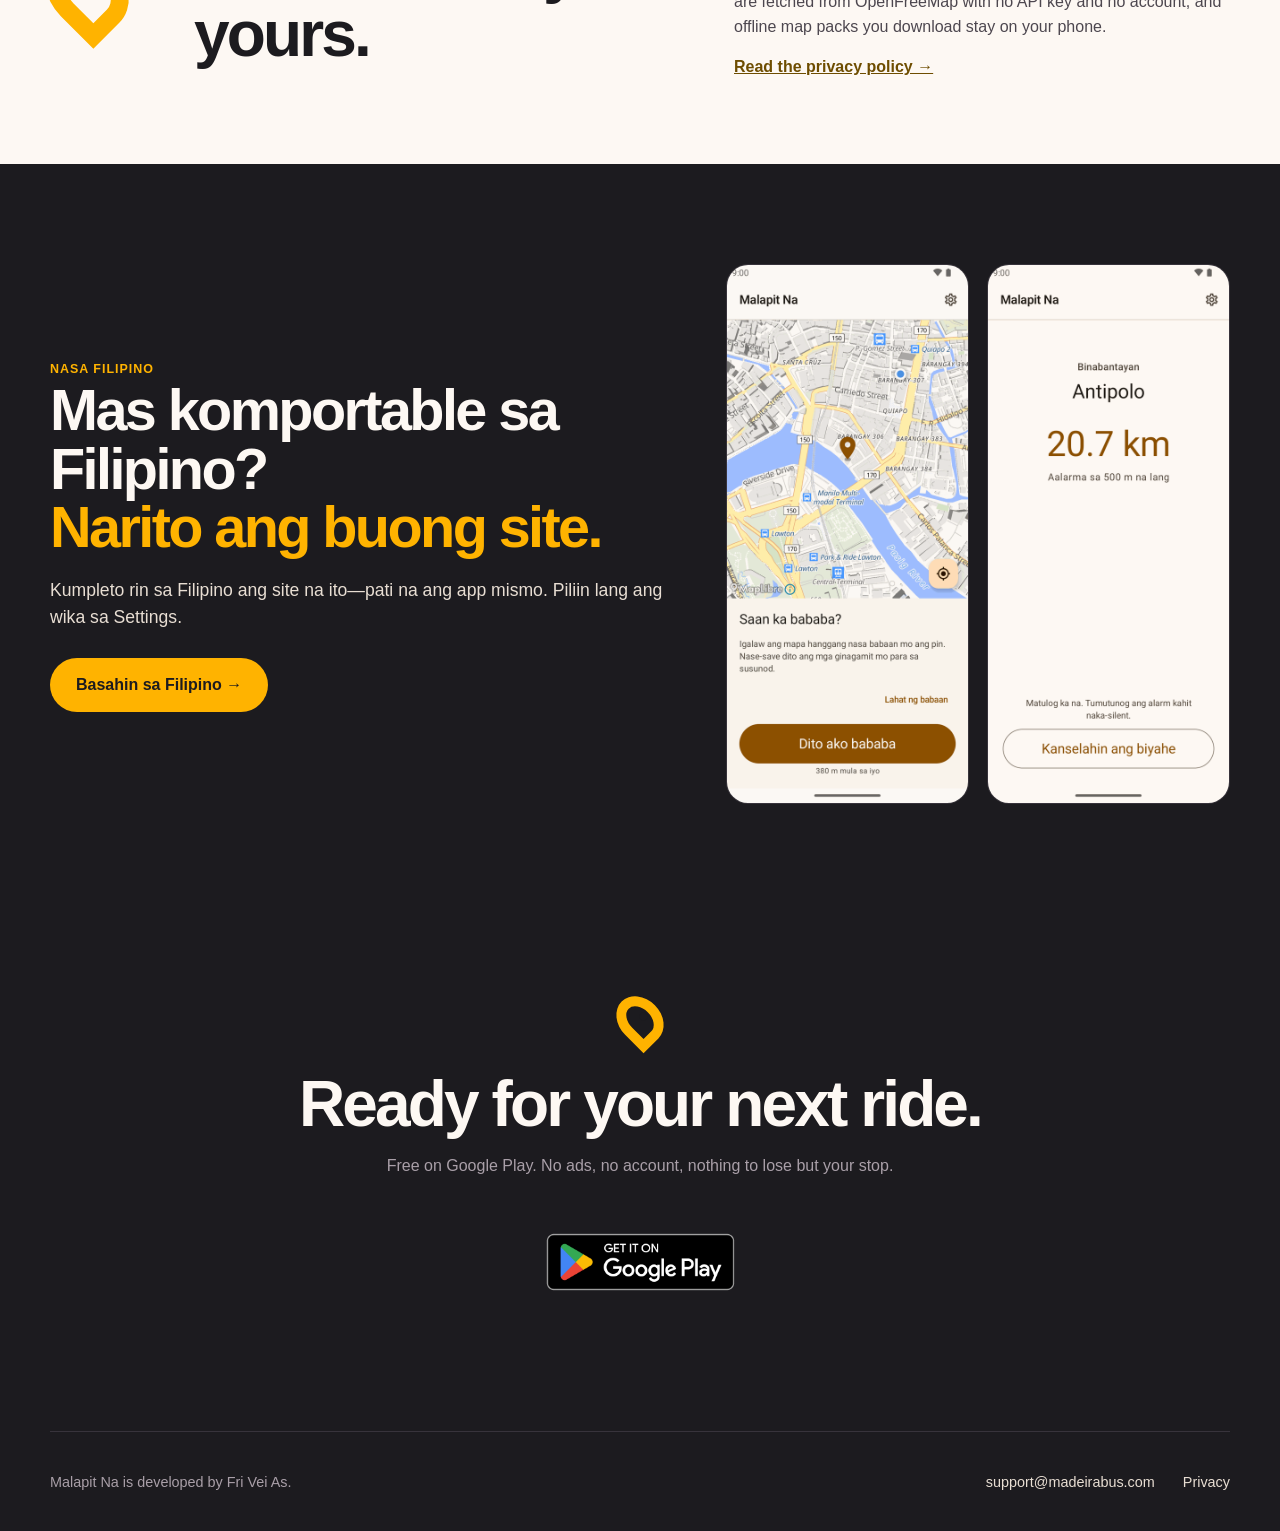
==== commit 482f8577: "fix(seo): point canonical, hreflang, and sitemap at malapitna.com Every canonical, hreflang, og:url," ====
--- a/index.html
+++ b/index.html
@@ -8,19 +8,19 @@
   <meta name="keywords" content="commute alarm, destination alarm, jeepney alarm, GPS alarm Philippines, wake me at my stop, arrival alarm, gising sa babaan">
   <meta name="theme-color" content="#1c1b1f">
 
-  <link rel="canonical" href="https://sd2-studio.github.io/app-malapit-na-site/">
-  <link rel="alternate" hreflang="en" href="https://sd2-studio.github.io/app-malapit-na-site/">
-  <link rel="alternate" hreflang="fil" href="https://sd2-studio.github.io/app-malapit-na-site/fil/">
-  <link rel="alternate" hreflang="x-default" href="https://sd2-studio.github.io/app-malapit-na-site/">
+  <link rel="canonical" href="https://malapitna.com/">
+  <link rel="alternate" hreflang="en" href="https://malapitna.com/">
+  <link rel="alternate" hreflang="fil" href="https://malapitna.com/fil/">
+  <link rel="alternate" hreflang="x-default" href="https://malapitna.com/">
 
   <meta property="og:type" content="website">
   <meta property="og:site_name" content="Malapit Na">
   <meta property="og:locale" content="en_PH">
   <meta property="og:locale:alternate" content="fil_PH">
-  <meta property="og:url" content="https://sd2-studio.github.io/app-malapit-na-site/">
+  <meta property="og:url" content="https://malapitna.com/">
   <meta property="og:title" content="Malapit Na — GPS commute alarm that wakes you at your stop">
   <meta property="og:description" content="Pin your stop, sleep on the jeepney, and wake up about 500 m before you arrive. Works offline. Free, no ads, no account.">
-  <meta property="og:image" content="https://sd2-studio.github.io/app-malapit-na-site/assets/og-malapit-na.png">
+  <meta property="og:image" content="https://malapitna.com/assets/og-malapit-na.png">
   <meta property="og:image:width" content="1024">
   <meta property="og:image:height" content="500">
   <meta property="og:image:alt" content="Malapit Na — destination alarm for Philippine commuters">
@@ -28,7 +28,7 @@
   <meta name="twitter:card" content="summary_large_image">
   <meta name="twitter:title" content="Malapit Na — GPS commute alarm that wakes you at your stop">
   <meta name="twitter:description" content="Pin your stop, sleep on the jeepney, and wake up about 500 m before you arrive. Works offline. Free, no ads, no account.">
-  <meta name="twitter:image" content="https://sd2-studio.github.io/app-malapit-na-site/assets/og-malapit-na.png">
+  <meta name="twitter:image" content="https://malapitna.com/assets/og-malapit-na.png">
 
   <link rel="icon" href="assets/play-icon.svg" type="image/svg+xml">
   <link rel="stylesheet" href="styles.css">
@@ -40,7 +40,7 @@
     "name": "Malapit Na",
     "alternateName": "Malapit Na: GPS Commute Alarm",
     "description": "A GPS destination alarm for Philippine commuters. Pin the stop where you are getting off and the app wakes you about 500 m before you arrive, even with the screen locked. The alarm works without a data connection.",
-    "url": "https://sd2-studio.github.io/app-malapit-na-site/",
+    "url": "https://malapitna.com/",
     "installUrl": "https://play.google.com/store/apps/details?id=com.arrivalalarm.app",
     "downloadUrl": "https://play.google.com/store/apps/details?id=com.arrivalalarm.app",
     "applicationCategory": "TravelApplication",
@@ -56,7 +56,7 @@
       "@type": "Organization",
       "name": "Fri Vei As"
     },
-    "privacyPolicy": "https://sd2-studio.github.io/app-malapit-na-site/privacy/",
+    "privacyPolicy": "https://malapitna.com/privacy/",
     "featureList": [
       "GPS destination alarm that rings before your stop",
       "Distance presets for jeepney, city bus, UV Express, provincial bus, and train",
--- a/styles.css
+++ b/styles.css
@@ -29,7 +29,10 @@
 
 .wrap { width: min(1180px, calc(100% - 40px)); margin-inline: auto }
 
-img { max-width: 100% }
+/* Every screenshot carries width/height attributes so the browser can reserve
+   space before it loads. Without height:auto those attributes win over any CSS
+   width and the image renders at its full 1200px height, badly stretched. */
+img { max-width: 100%; height: auto }
 
 a:focus-visible,
 .play-link:focus-visible {
@@ -91,12 +94,14 @@
   white-space: nowrap;
 }
 
-.lang-switch a[aria-current="true"] {
+/* Both pages mark the current language with aria-current="page", the correct
+   ARIA value for a link pointing at the page you are already on. */
+.lang-switch a[aria-current="page"] {
   background: var(--amber);
   color: var(--ink);
 }
 
-.lang-switch a:hover:not([aria-current="true"]) { color: var(--amber) }
+.lang-switch a:hover:not([aria-current="page"]) { color: var(--amber) }
 
 .nav-links > a.plain,
 footer a {
@@ -165,6 +170,8 @@
 .phone {
   position: relative;
   width: min(320px, 74vw);
+  height: auto;
+  aspect-ratio: 540 / 1200;
   border-radius: 38px;
   border: 10px solid #080709;
   box-shadow: 0 28px 90px #0009;
@@ -300,16 +307,21 @@
   margin: 0;
 }
 
+/* Five screenshots, so five columns: a four-column grid stranded the last one
+   alone on a second row. */
 .gallery {
   display: grid;
-  grid-template-columns: repeat(4, 1fr);
+  grid-template-columns: repeat(5, 1fr);
   gap: 18px;
+  align-items: start;
 }
 
 .gallery figure { margin: 0 }
 
 .gallery img {
   width: 100%;
+  height: auto;
+  aspect-ratio: 540 / 1200;
   display: block;
   border-radius: 22px;
   border: 1px solid var(--line);
@@ -399,6 +411,8 @@
 
 .mini-gallery img {
   width: 100%;
+  height: auto;
+  aspect-ratio: 540 / 1200;
   display: block;
   border-radius: 22px;
   border: 1px solid var(--line);
@@ -445,7 +459,20 @@
   .hero-copy > p { margin-inline: auto }
   .route { width: 84% }
   .benefits { grid-template-columns: 1fr 1fr }
-  .gallery { grid-template-columns: 1fr 1fr }
+
+  /* Below five columns the gallery becomes a swipeable rail rather than
+     wrapping and leaving a lone screenshot on its own row. */
+  .gallery {
+    grid-auto-flow: column;
+    grid-auto-columns: 38%;
+    grid-template-columns: none;
+    overflow-x: auto;
+    scroll-snap-type: x mandatory;
+    padding-bottom: 12px;
+    -webkit-overflow-scrolling: touch;
+  }
+  .gallery figure { scroll-snap-align: center }
+
   .privacy-grid { grid-template-columns: 70px 1fr }
   .privacy-grid > div:last-child { grid-column: 2 }
   .fil-bridge { grid-template-columns: 1fr; gap: 36px; padding-block: 70px }
@@ -466,7 +493,8 @@
   .play-badge { width: 190px }
   .last-call { padding: 70px 0 90px }
 
-  /* Screenshots become a swipeable rail instead of hiding any of them. */
+  /* On a phone the rail widens so one screenshot reads at a glance, and the
+     Filipino pair joins it instead of squeezing into two narrow columns. */
   .gallery, .mini-gallery {
     display: grid;
     grid-auto-flow: column;
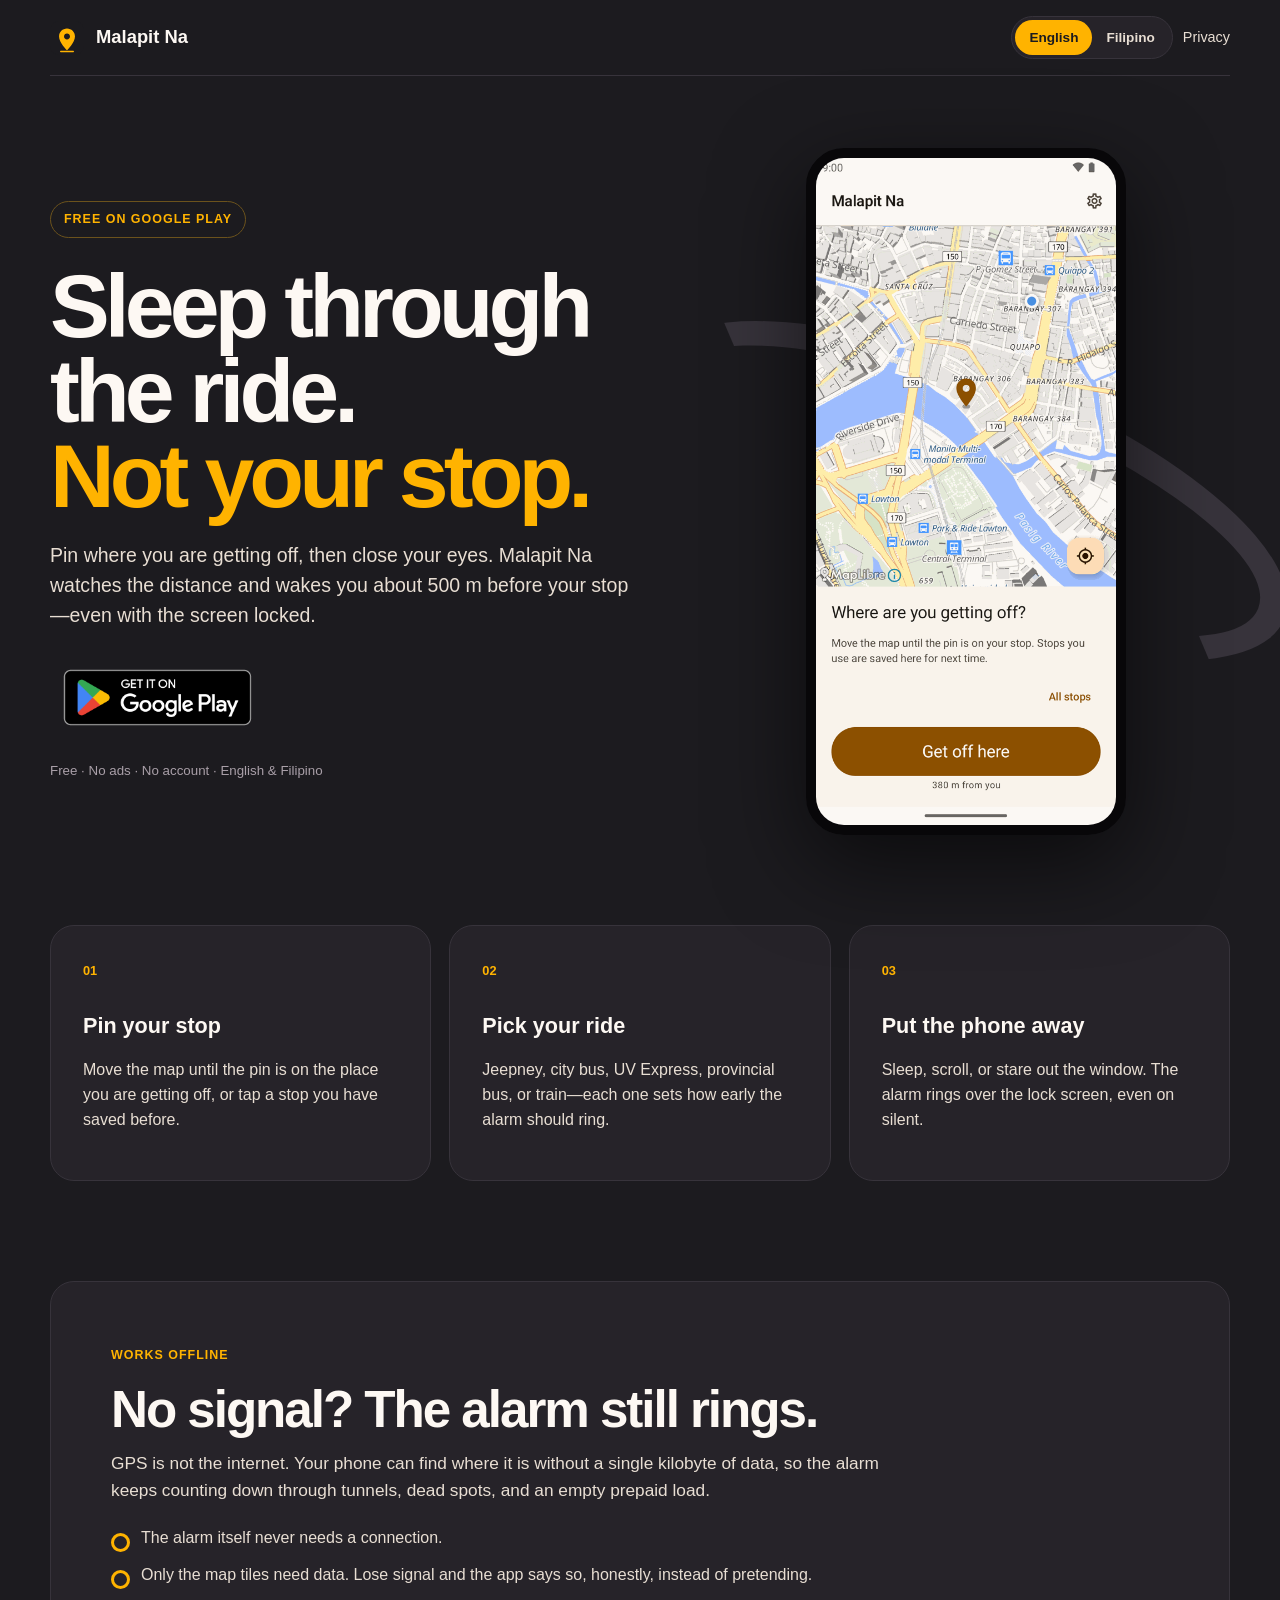
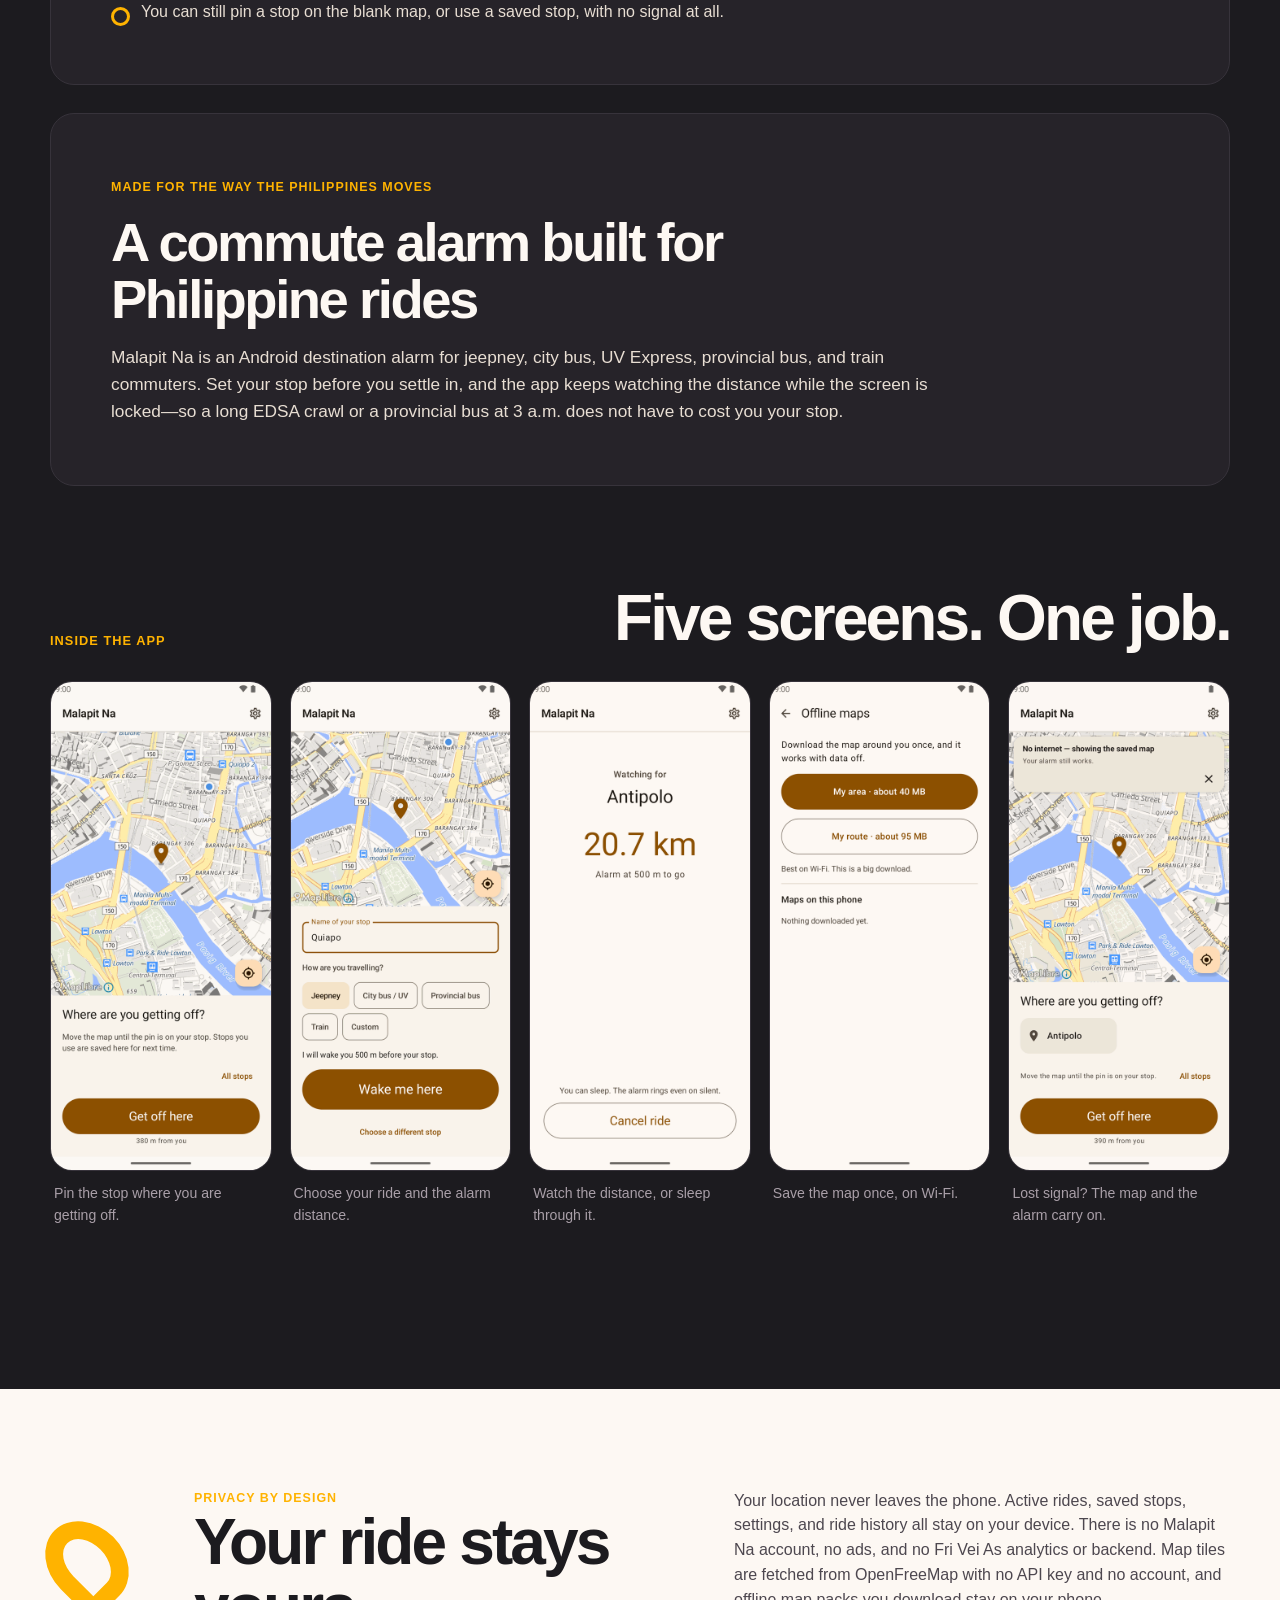
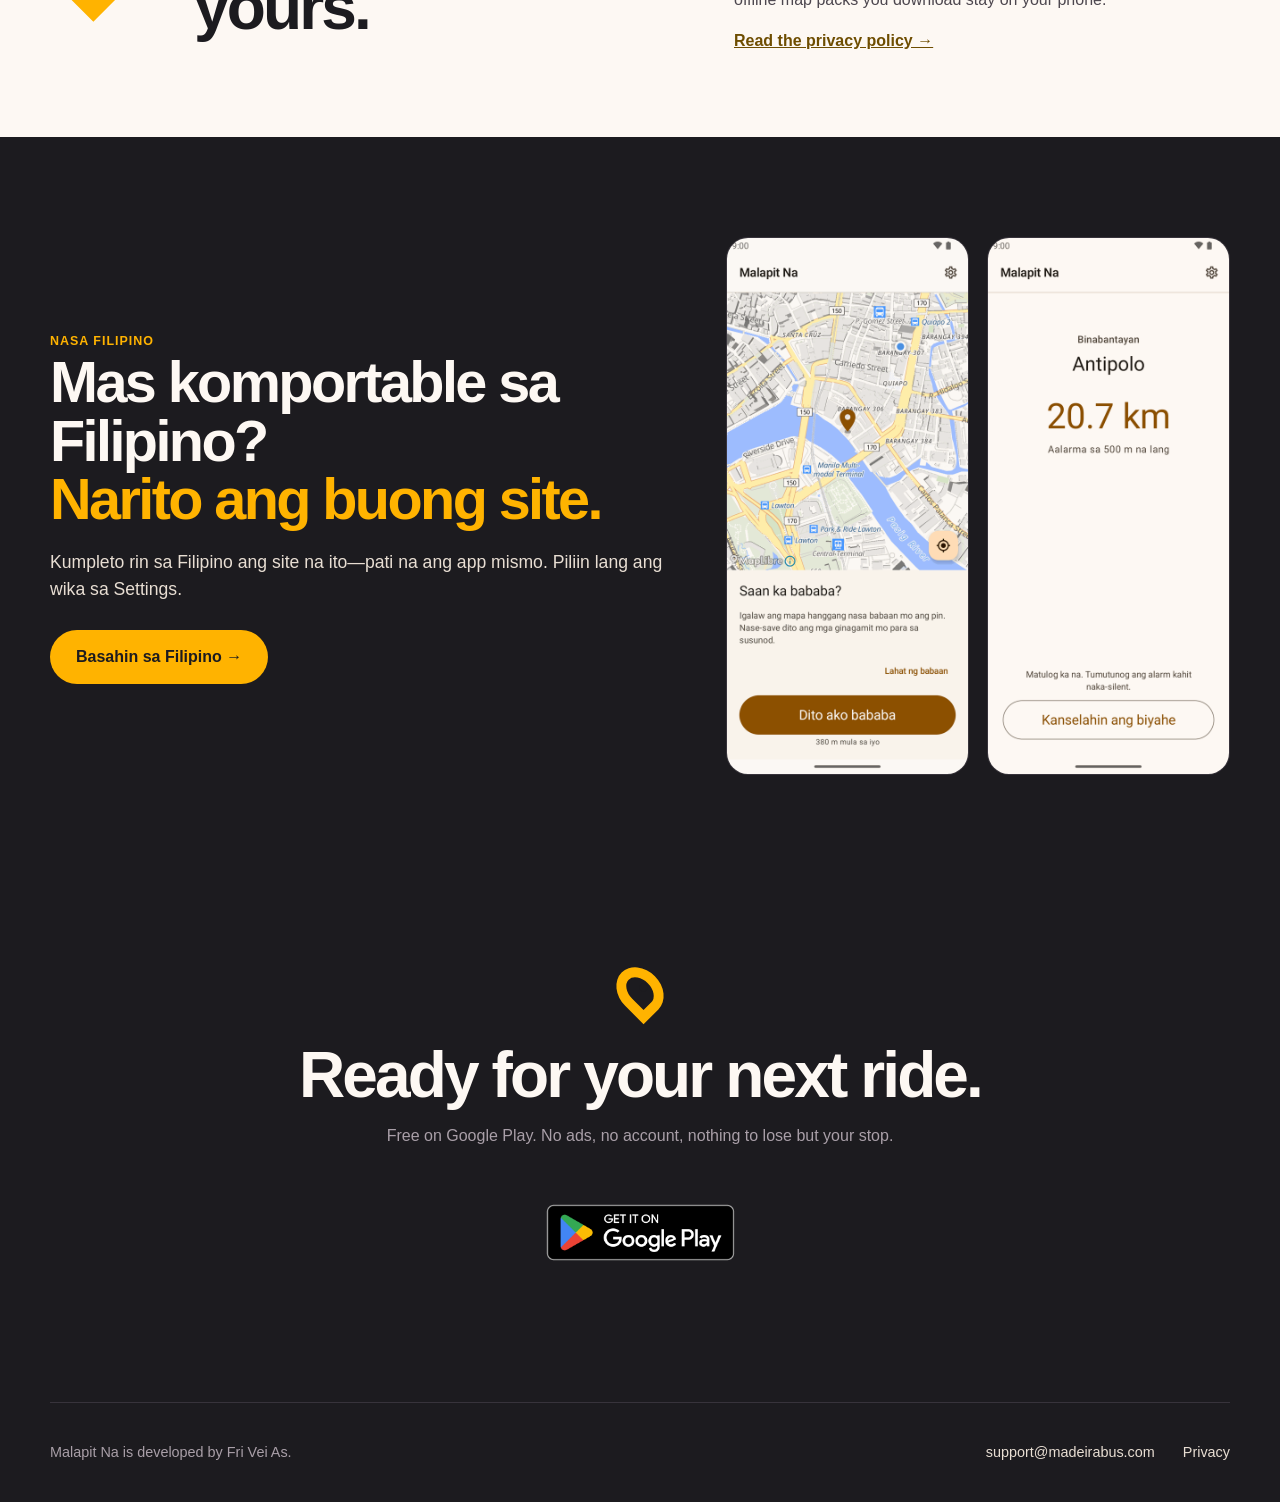
==== commit ff934326: "fix(i18n): stop browser translation renaming the app "It's coming soon" The Filipino page is served " ====
--- a/index.html
+++ b/index.html
@@ -69,9 +69,9 @@
 </head>
 <body>
   <header class="nav wrap">
-    <a class="brand" href="#top" aria-label="Malapit Na home">
+    <a class="brand" translate="no" href="#top" aria-label="Malapit Na home">
       <img src="assets/play-icon.svg" alt="" width="34" height="34">
-      <span>Malapit Na</span>
+      <span translate="no">Malapit Na</span>
     </a>
     <div class="nav-links">
       <nav class="lang-switch" aria-label="Language">
@@ -87,7 +87,7 @@
       <div class="hero-copy">
         <span class="pill">Free on Google Play</span>
         <h1>Sleep through the ride.<br><em>Not your stop.</em></h1>
-        <p>Pin where you are getting off, then close your eyes. Malapit Na watches the distance and wakes you about 500 m before your stop—even with the screen locked.</p>
+        <p>Pin where you are getting off, then close your eyes. <span translate="no">Malapit Na</span> watches the distance and wakes you about 500 m before your stop—even with the screen locked.</p>
         <a class="play-link" href="https://play.google.com/store/apps/details?id=com.arrivalalarm.app" aria-label="Download Malapit Na on Google Play">
           <img class="play-badge" src="assets/google-play-badge.png" alt="Get it on Google Play" width="646" height="250">
         </a>
@@ -131,7 +131,7 @@
     <section class="wrap use-cases" aria-labelledby="commute-heading">
       <span class="eyebrow">Made for the way the Philippines moves</span>
       <h2 id="commute-heading">A commute alarm built for Philippine rides</h2>
-      <p>Malapit Na is an Android destination alarm for jeepney, city bus, UV Express, provincial bus, and train commuters. Set your stop before you settle in, and the app keeps watching the distance while the screen is locked—so a long EDSA crawl or a provincial bus at 3 a.m. does not have to cost you your stop.</p>
+      <p><span translate="no">Malapit Na</span> is an Android destination alarm for jeepney, city bus, UV Express, provincial bus, and train commuters. Set your stop before you settle in, and the app keeps watching the distance while the screen is locked—so a long EDSA crawl or a provincial bus at 3 a.m. does not have to cost you your stop.</p>
     </section>
 
     <section class="screens wrap">
@@ -171,7 +171,7 @@
           <h2>Your ride stays yours.</h2>
         </div>
         <div>
-          <p>Your location never leaves the phone. Active rides, saved stops, settings, and ride history all stay on your device. There is no Malapit Na account, no ads, and no Fri Vei As analytics or backend. Map tiles are fetched from OpenFreeMap with no API key and no account, and offline map packs you download stay on your phone.</p>
+          <p>Your location never leaves the phone. Active rides, saved stops, settings, and ride history all stay on your device. There is no <span translate="no">Malapit Na</span> account, no ads, and no Fri Vei As analytics or backend. Map tiles are fetched from OpenFreeMap with no API key and no account, and offline map packs you download stay on your phone.</p>
           <a href="privacy/">Read the privacy policy →</a>
         </div>
       </div>
@@ -201,7 +201,7 @@
   </main>
 
   <footer class="wrap">
-    <span>Malapit Na is developed by Fri Vei As.</span>
+    <span><span translate="no">Malapit Na</span> is developed by Fri Vei As.</span>
     <a href="mailto:support@madeirabus.com">support@madeirabus.com</a>
     <a href="privacy/">Privacy</a>
   </footer>
--- a/styles.css
+++ b/styles.css
@@ -31,7 +31,12 @@
 
 /* Every screenshot carries width/height attributes so the browser can reserve
    space before it loads. Without height:auto those attributes win over any CSS
-   width and the image renders at its full 1200px height, badly stretched. */
+   width and the image renders at its full 1200px height, badly stretched.
+   height:auto keeps the reservation — the browser still derives the ratio from
+   the attributes — while letting the real ratio drive the rendered height.
+   Do not restate that ratio as a CSS aspect-ratio: box-sizing is border-box
+   here, so it would size the border box and squeeze the picture inside any
+   element that has a border. */
 img { max-width: 100%; height: auto }
 
 a:focus-visible,
@@ -171,7 +176,6 @@
   position: relative;
   width: min(320px, 74vw);
   height: auto;
-  aspect-ratio: 540 / 1200;
   border-radius: 38px;
   border: 10px solid #080709;
   box-shadow: 0 28px 90px #0009;
@@ -321,7 +325,6 @@
 .gallery img {
   width: 100%;
   height: auto;
-  aspect-ratio: 540 / 1200;
   display: block;
   border-radius: 22px;
   border: 1px solid var(--line);
@@ -412,7 +415,6 @@
 .mini-gallery img {
   width: 100%;
   height: auto;
-  aspect-ratio: 540 / 1200;
   display: block;
   border-radius: 22px;
   border: 1px solid var(--line);
@@ -445,7 +447,9 @@
   padding-block: 24px;
 }
 
-footer span { margin-right: auto }
+/* Direct child only: the credit line wraps the product name in its own
+   translate="no" span, which must not also be treated as a flex item. */
+footer > span { margin-right: auto }
 
 /* --- Responsive ----------------------------------------------------------- */
 
